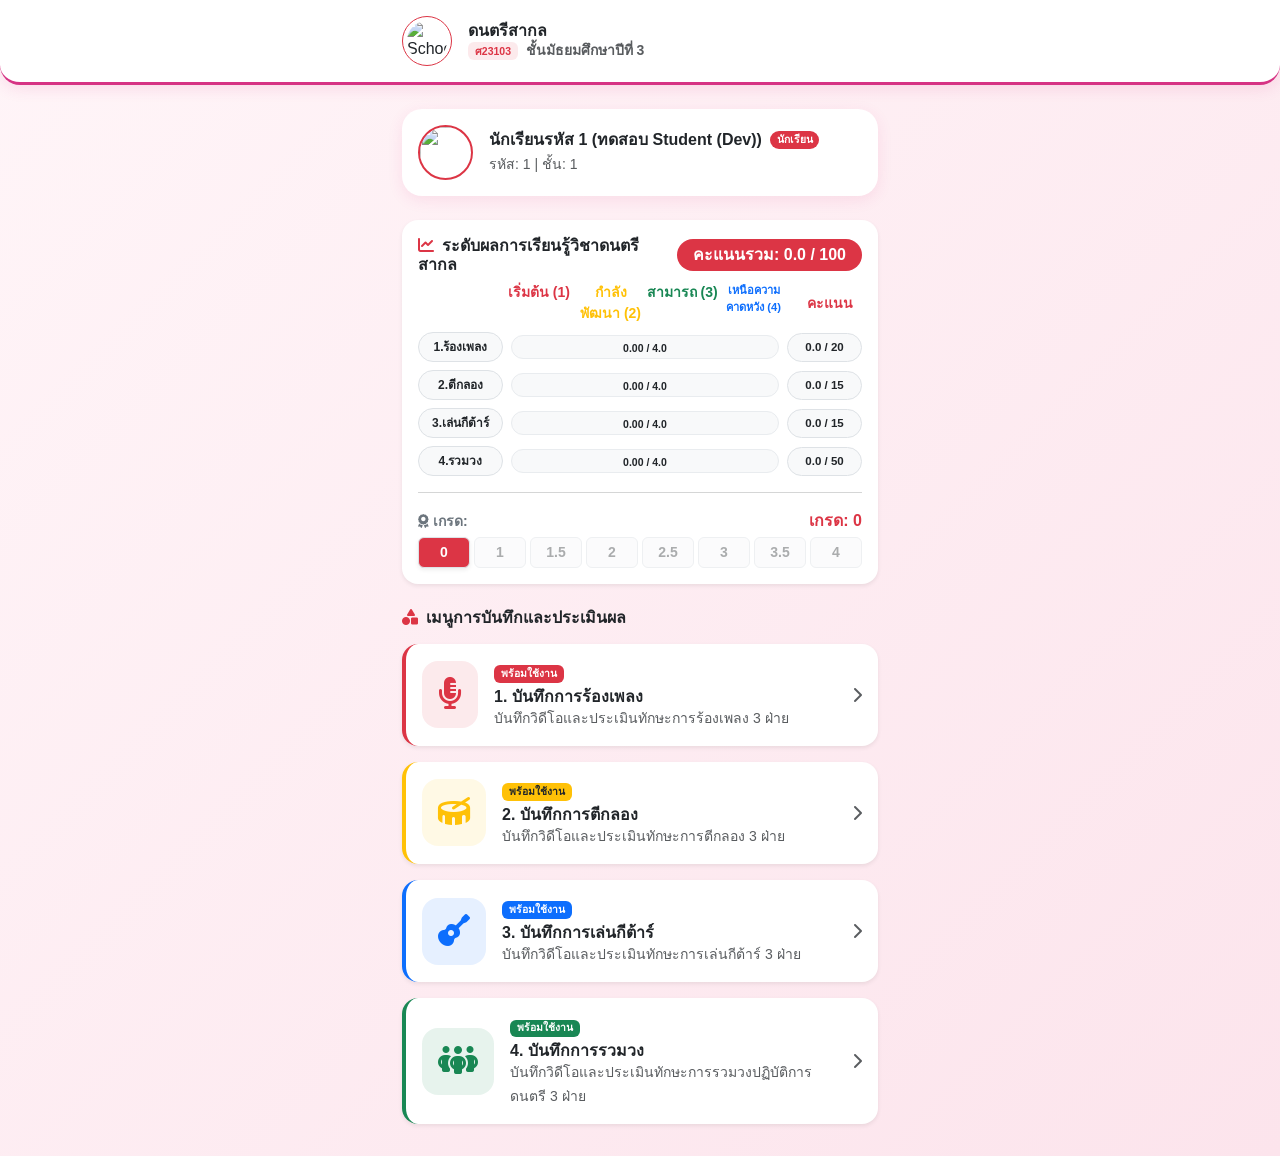
==== node/public/index.html @ d3bc65b1 "drum v1" ====
<!DOCTYPE html>
<html lang="th">
<head>
  <meta charset="UTF-8">
  <meta name="viewport" content="width=device-width, initial-scale=1.0">
  <title>ดนตรีสากล-ระดับชั้นมัธยมศึกษาปีที่ 3</title>
  <link href="https://cdn.jsdelivr.net/npm/bootstrap@5.3.0/dist/css/bootstrap.min.css" rel="stylesheet">
  <link href="https://cdnjs.cloudflare.com/ajax/libs/font-awesome/6.4.0/css/all.min.css" rel="stylesheet">
  <script src="https://static.line-scdn.net/liff/edge/2/sdk.js"></script>
  <script src="https://cdn.jsdelivr.net/npm/chart.js"></script>
  <script src="https://cdn.jsdelivr.net/npm/sweetalert2@11"></script>
  
  <style>
    :root {
      --primary-color: #d63384;
      --bg-gradient: linear-gradient(135deg, #fff5f8 0%, #fce4ec 100%);
    }
    body {
      background: var(--bg-gradient);
      font-family: 'Sarabun', -apple-system, sans-serif;
      min-height: 100vh;
      padding-bottom: 2rem;
    }
    .top-header-bar {
      background: #ffffff;
      border-radius: 0 0 20px 20px;
      box-shadow: 0 4px 15px rgba(214, 51, 132, 0.12);
      border-bottom: 3px solid var(--primary-color);
    }
    .header-logo { width: 50px; height: 50px; object-fit: contain; }
    .card-custom { border: none; border-radius: 16px; box-shadow: 0 8px 20px rgba(0,0,0,0.06); }
    .profile-header { background: white; border-radius: 20px; padding: 16px; box-shadow: 0 4px 15px rgba(214, 51, 132, 0.1); }

    .rubric-cell {
      cursor: pointer;
      transition: all 0.2s ease-in-out;
      user-select: none;
    }
    .rubric-cell:hover:not(.locked) {
      opacity: 0.85;
      transform: scale(1.02);
    }
    .rubric-cell.locked { cursor: not-allowed; }
    
    .selected-1 { background-color: #dc3545 !important; color: white !important; font-weight: bold; }
    .selected-2 { background-color: #ffc107 !important; color: #212529 !important; font-weight: bold; }
    .selected-3 { background-color: #198754 !important; color: white !important; font-weight: bold; }
    .selected-4 { background-color: #0d6efd !important; color: white !important; font-weight: bold; }

        /* 🟢 โครงสร้างเวทีและตำแหน่งภาพกลองแยกชิ้น */
    .drum-stage-container {
      width: 100%;
      max-width: 620px;
      height: 350px;
      border: 3px solid #343a40;
      user-select: none;
      touch-action: manipulation;
    }

    .drum-stage-bg {
      position: absolute;
      top: 0; left: 0; width: 100%; height: 100%;
      background: radial-gradient(circle, #2c3036 0%, #111315 100%);
      opacity: 0.9;
    }

    /* สไตล์กลองแต่ละชิ้น */
    .drum-piece-item {
      position: absolute;
      display: flex;
      flex-direction: column;
      align-items: center;
      justify-content: center;
      cursor: pointer;
      transition: transform 0.08s cubic-bezier(0.175, 0.885, 0.32, 1.275), filter 0.08s ease;
      z-index: 2;
    }

    .drum-piece-item .drum-img {
      width: 100%;
      height: auto;
      object-fit: contain;
      filter: drop-shadow(0 6px 10px rgba(0,0,0,0.6));
      pointer-events: none;
    }

    /* ป้ายชื่อและปุ่มคีย์บอร์ดบนชิ้นกลอง */
    .drum-tag {
      font-size: 0.7rem;
      font-weight: bold;
      padding: 2px 8px;
      border-radius: 12px;
      margin-top: 2px;
      box-shadow: 0 2px 5px rgba(0,0,0,0.5);
      pointer-events: none;
    }

    .drum-tag kbd {
      background: rgba(0,0,0,0.3);
      color: #fff;
      padding: 1px 4px;
      border-radius: 3px;
      font-size: 0.65rem;
    }

    /* 🟢 เอฟเฟกต์เมื่อถูกตี (Active / Hit Bounce State) */
    .drum-piece-item.hit-active {
      transform: scale(1.22) translateY(-4px) !important;
      filter: drop-shadow(0 0 20px #ffeb3b) brightness(1.3) !important;
      z-index: 10 !important;
    }

    .drum-piece-item.hit-active .drum-tag {
      background-color: #ffeb3b !important;
      color: #000000 !important;
    }

  /* 🟢 พิกัดจัดวางกลองชุดสมบูรณ์ (9 ชิ้น) */

/* 1. Kick (กระเดื่อง) - ฐานล่างตรงกลาง */
.pos-kick { 
  top: 50%; 
  left: 39%; 
  width: 28%; 
  z-index: 1; 
}

/* 2. Tom 1, Tom 2, Tom 3 */
.pos-tom1 { top: 16%; left: 35%; width: 18%; z-index: 2; }
.pos-tom2 { top: 16%; left: 53%; width: 18%; z-index: 2; }
.pos-tom3 { top: 39%; left: 63%; width: 22%; z-index: 4; } /* Floor Tom ขวาซ้อนหน้า */

/* 3. Hi-Hats (ซ้ายมือ) */
.pos-hihat      { top: 21%; left: 8%;  width: 20%; z-index: 3; } /* Open Hi-Hat สูงขึ้นหน่อย */
.pos-closehihat { top: 50%; left: 4%;  width: 20%; z-index: 4; } /* Close Hi-Hat ซ้อนล่างซ้าย */

/* 4. Cymbals (Crash แฉขวาบน / Ride แฉซ้ายบนหรือขวาสุด) */
.pos-crash  { top: -3%;  left: 19%; width: 22%; z-index: 3; } /* Crash แฉซ้ายสูง */
.pos-cymbal { top: 9%;  left: 69%; width: 22%; z-index: 3; } /* Ride แฉขวาสูง */

/* 5. Snare (ซ้ายล่าง ยื่นมาหน้าสุด) */
.pos-snare { top: 40%; left: 23%; width: 22%; z-index: 5; }
  </style>
</head>
<body>

  <!-- Top Bar -->
  <header class="top-header-bar p-3 mb-4 sticky-top">
    <div class="container d-flex align-items-center" style="max-width: 500px;">
      <img src="https://lh3.googleusercontent.com/d/1e0Nse_gOz3iQBuC7sIqV3FhC4Oll_8-M" 
           alt="School Logo" 
           class="header-logo me-3 rounded-circle border border-danger p-1">
      <div>
        <h6 class="fw-bold mb-0 text-dark" style="color: var(--primary-color);">ดนตรีสากล</h6>
        <div class="small text-muted fw-semibold">
          <span class="badge bg-danger bg-opacity-10 text-danger me-1">ศ23103</span>
          <span>ชั้นมัธยมศึกษาปีที่ 3</span>
        </div>
      </div>
    </div>
  </header>

  <!-- Loading State -->
  <div id="loading" class="text-center my-5 py-5">
    <div class="spinner-border text-danger" style="width: 3rem; height: 3rem;" role="status"></div>
    <p class="mt-3 text-secondary fw-bold" id="loadingText">กำลังตรวจสอบสิทธิเข้าใช้งาน...</p>
  </div>

  <!-- Registration View -->
  <div id="registerView" class="container" style="display: none; max-width: 480px;">
    <div class="card card-custom p-4">
      <div class="text-center mb-3">
        <img id="regUserImg" class="rounded-circle mb-2" width="70" height="70" src="">
        <h5 class="fw-bold text-dark">ลงทะเบียนเข้าใช้งานครั้งแรก</h5>
        <p class="text-muted small">กรุณาเลือกห้องเรียนและชื่อนักเรียนเพื่อผูกกับบัญชี LINE</p>
      </div>
      
      <form id="regForm" onsubmit="handleRegister(event)">
        <div class="mb-3">
          <label class="form-label small fw-bold">สถานะผู้ใช้งาน</label>
          <select id="regRole" class="form-select" required>
            <option value="Student">นักเรียน</option>
            <option value="Parent">ผู้ปกครอง</option>
          </select>
        </div>

        <div class="mb-3">
          <label class="form-label small fw-bold">ระดับชั้น/ห้อง</label>
          <select id="regClassRoom" class="form-select" required onchange="onClassroomChange()">
            <option value="">-- กำลังโหลดห้องเรียน... --</option>
          </select>
        </div>

        <div class="mb-3">
          <label class="form-label small fw-bold">ชื่อ-นามสกุล นักเรียน</label>
          <select id="regStudentSelect" class="form-select" required disabled onchange="onStudentChange()">
            <option value="">-- กรุณาเลือกห้องเรียนก่อน --</option>
          </select>
        </div>

        <div class="mb-3">
          <label class="form-label small fw-bold">รหัสนักเรียน</label>
          <input type="text" id="regStudentCode" class="form-control bg-light" readonly placeholder="รหัสจะแสดงอัตโนมัติ" required>
        </div>

        <button type="submit" id="regSubmitBtn" class="btn btn-danger w-100 py-2 fw-bold" style="background-color: var(--primary-color);">ยืนยันการลงทะเบียน</button>
      </form>
    </div>
  </div>

<!--Main TEACHER DASHBOARD-->
  <div id="teacherDashboardView" class="container mb-4" style="display: none; max-width: 700px;">
    <div class="profile-header d-flex align-items-center mb-3">
      <img id="tUserImg" src="" class="rounded-circle me-3 border border-2 border-danger" width="55" height="55">
      <div>
        <div class="d-flex align-items-center gap-2">
          <h6 class="fw-bold mb-0 text-dark" id="tUserName">ครูประจำวิชา</h6>
          <span class="badge bg-danger rounded-pill">Teacher</span>
        </div>
        <small class="text-muted d-block mt-1">จัดการผลการประเมินนักเรียน</small>
      </div>
    </div>

    <div class="card card-custom p-3 bg-white mb-3">
      <div class="d-flex justify-content-between align-items-center mb-3">
        <h6 class="fw-bold text-dark mb-0"><i class="fa-solid fa-users text-danger me-2"></i>ตารางติดตามการประเมินนักเรียน</h6>
        <div style="width: 160px;">
          <select id="tFilterClassroom" class="form-select form-select-sm fw-bold" onchange="filterTeacherTable()">
            <option value="ALL">-- ทั้งหมด --</option>
          </select>
        </div>
      </div>

      <div class="table-responsive">
        <table class="table table-hover table-bordered align-middle text-center small mb-0">
          <thead class="table-danger">
            <tr>
              <th>ID</th>
              <th>ชื่อ-นามสกุล</th>
              <th>ห้อง</th>
              <th>เลขที่</th>
              <th>ร้องเพลง</th>
              <th>เล่นกีต้าร์</th>
              <th>รวมวง</th>
              <th>จัดการ</th>
            </tr>
          </thead>
          <tbody id="tStudentTableBody">
            <tr><td colspan="8" class="py-3 text-muted">กำลังโหลดข้อมูล...</td></tr>
          </tbody>
        </table>
      </div>
    </div>
  </div>  

<!-- MAIN Student Dashboard -->
<div id="mainDashboard" class="container" style="display: none; max-width: 500px;">
  
  <!-- โปรไฟล์นักเรียน -->
  <div class="profile-header d-flex align-items-center mb-4">
    <img id="userImg" src="" class="rounded-circle me-3 border border-2 border-danger" width="55" height="55">
    <div>
      <div class="d-flex align-items-center gap-2">
        <h6 class="fw-bold mb-0 text-dark" id="userName">...</h6>
        <span id="userRoleBadge" class="badge bg-danger rounded-pill" style="font-size: 0.65rem;">...</span>
      </div>
      <small class="text-muted d-block mt-1" id="userStudentInfo">รหัส: - | ชั้น: -</small>
    </div>
  </div>

  <!-- กล่องความก้าวหน้าและเกรดสรุป -->
  <div class="card card-custom p-3 bg-white mb-4 shadow-sm">
    <div class="d-flex justify-content-between align-items-center mb-2">
      <h6 class="fw-bold text-dark m-0">
        <i class="fa-solid fa-chart-line text-danger me-2"></i>ระดับผลการเรียนรู้วิชาดนตรีสากล
      </h6>
      <span id="totalWeightedScoreBadge" class="badge bg-danger fs-6 px-3 py-2 rounded-pill">
        คะแนนรวม: 0.0 / 100
      </span>
    </div>

    <!-- แถบหัวข้อระดับการประเมิน 4 ระดับ + คอลัมน์คะแนน -->
    <div class="d-flex align-items-center gap-2 mb-2">
      <div style="width: 85px;"></div>
      <div class="flex-grow-1 row g-0 text-center small fw-bold ms-1">
        <div class="col-3 text-danger">เริ่มต้น (1)</div>
        <div class="col-3 text-warning">กำลังพัฒนา (2)</div>
        <div class="col-3 text-success">สามารถ (3)</div>
        <div class="col-3 text-primary" style="font-size: 0.7rem;">เหนือความคาดหวัง (4)</div>
      </div>
      <div class="text-center small fw-bold text-danger" style="width: 75px;">คะแนน</div>
    </div>

    <!-- แถบความก้าวหน้าทั้ง 4 รายวิชา -->
    <div class="vstack gap-2">
      <!-- 1. ร้องเพลง (เต็ม 20) -->
      <div class="d-flex align-items-center gap-2">
        <span class="badge bg-light text-dark border px-2 py-2 rounded-pill text-nowrap" style="width: 85px; font-size: 0.75rem;">1.ร้องเพลง</span>
        <div class="progress flex-grow-1 position-relative rounded-pill bg-light" style="height: 24px; border: 1px solid #e9ecef;">
          <div id="barSinging" class="progress-bar rounded-pill transition-all" style="width: 0%; transition: width 0.6s ease;"></div>
          <span id="valSinging" class="position-absolute w-100 text-center fw-bold small text-dark" style="line-height: 24px;">0.00 / 4.0</span>
        </div>
        <span id="scoreSinging" class="badge bg-light text-dark border px-2 py-2 rounded-pill text-center fw-bold" style="width: 75px; font-size: 0.72rem;">0.0 / 20</span>
      </div>

      <!-- 2. ตีกลอง (เต็ม 15) -->
      <div class="d-flex align-items-center gap-2">
        <span class="badge bg-light text-dark border px-2 py-2 rounded-pill text-nowrap" style="width: 85px; font-size: 0.75rem;">2.ตีกลอง</span>
        <div class="progress flex-grow-1 position-relative rounded-pill bg-light" style="height: 24px; border: 1px solid #e9ecef;">
          <div id="barDrum" class="progress-bar rounded-pill transition-all" style="width: 0%; transition: width 0.6s ease;"></div>
          <span id="valDrum" class="position-absolute w-100 text-center fw-bold small text-dark" style="line-height: 24px;">0.00 / 4.0</span>
        </div>
        <span id="scoreDrum" class="badge bg-light text-dark border px-2 py-2 rounded-pill text-center fw-bold" style="width: 75px; font-size: 0.72rem;">0.0 / 15</span>
      </div>

      <!-- 3. เล่นกีต้าร์ (เต็ม 15) -->
      <div class="d-flex align-items-center gap-2">
        <span class="badge bg-light text-dark border px-2 py-2 rounded-pill text-nowrap" style="width: 85px; font-size: 0.75rem;">3.เล่นกีต้าร์</span>
        <div class="progress flex-grow-1 position-relative rounded-pill bg-light" style="height: 24px; border: 1px solid #e9ecef;">
          <div id="barGuitar" class="progress-bar rounded-pill transition-all" style="width: 0%; transition: width 0.6s ease;"></div>
          <span id="valGuitar" class="position-absolute w-100 text-center fw-bold small text-dark" style="line-height: 24px;">0.00 / 4.0</span>
        </div>
        <span id="scoreGuitar" class="badge bg-light text-dark border px-2 py-2 rounded-pill text-center fw-bold" style="width: 75px; font-size: 0.72rem;">0.0 / 15</span>
      </div>

      <!-- 4. รวมวง (เต็ม 50) -->
      <div class="d-flex align-items-center gap-2">
        <span class="badge bg-light text-dark border px-2 py-2 rounded-pill text-nowrap" style="width: 85px; font-size: 0.75rem;">4.รวมวง</span>
        <div class="progress flex-grow-1 position-relative rounded-pill bg-light" style="height: 24px; border: 1px solid #e9ecef;">
          <div id="barEnsemble" class="progress-bar rounded-pill transition-all" style="width: 0%; transition: width 0.6s ease;"></div>
          <span id="valEnsemble" class="position-absolute w-100 text-center fw-bold small text-dark" style="line-height: 24px;">0.00 / 4.0</span>
        </div>
        <span id="scoreEnsemble" class="badge bg-light text-dark border px-2 py-2 rounded-pill text-center fw-bold" style="width: 75px; font-size: 0.72rem;">0.0 / 50</span>
      </div>
    </div>

    <hr class="my-3 text-muted">

    <!-- แถบสรุประดับเกรด 8 ช่อง -->
    <div>
      <div class="d-flex justify-content-between align-items-center mb-1">
        <span class="fw-bold small text-secondary"><i class="fa-solid fa-award me-1"></i>เกรด:</span>
        <span id="finalGradeText" class="fw-bold text-danger">เกรด: 0</span>
      </div>
      
      <div class="row g-1 text-center" id="gradeSegmentsContainer">
        <div class="col" data-grade="0"><div class="p-1 rounded border small fw-bold bg-light text-muted">0</div></div>
        <div class="col" data-grade="1"><div class="p-1 rounded border small fw-bold bg-light text-muted">1</div></div>
        <div class="col" data-grade="1.5"><div class="p-1 rounded border small fw-bold bg-light text-muted">1.5</div></div>
        <div class="col" data-grade="2"><div class="p-1 rounded border small fw-bold bg-light text-muted">2</div></div>
        <div class="col" data-grade="2.5"><div class="p-1 rounded border small fw-bold bg-light text-muted">2.5</div></div>
        <div class="col" data-grade="3"><div class="p-1 rounded border small fw-bold bg-light text-muted">3</div></div>
        <div class="col" data-grade="3.5"><div class="p-1 rounded border small fw-bold bg-light text-muted">3.5</div></div>
        <div class="col" data-grade="4"><div class="p-1 rounded border small fw-bold bg-light text-muted">4</div></div>
      </div>
    </div>
  </div> <!-- ปิดกล่องเกรดสรุป card-custom -->

    <!-- Main Menu -->
<!-- 🟢 เมนูหลักระบบสำหรับนักเรียน (4 รายวิชา) -->
  <h6 class="fw-bold text-dark mb-3"><i class="fa-solid fa-shapes text-danger me-2"></i>เมนูการบันทึกและประเมินผล</h6>
  <div class="row g-3">
    <!-- 1. บันทึกการร้องเพลง -->
    <div class="col-12">
      <div class="card card-custom p-3 bg-white border-start border-4 border-danger shadow-sm" onclick="openModule('ร้องเพลง', '')" style="cursor:pointer;">
        <div class="d-flex align-items-center">
          <div class="p-3 bg-danger bg-opacity-10 text-danger rounded-4 me-3">
            <i class="fa-solid fa-microphone-lines fa-2x"></i>
          </div>
          <div class="flex-grow-1">
            <span class="badge bg-danger mb-1" style="font-size: 0.65rem;">พร้อมใช้งาน</span>
            <h6 class="fw-bold text-dark mb-0">1. บันทึกการร้องเพลง</h6>
            <small class="text-muted">บันทึกวิดีโอและประเมินทักษะการร้องเพลง 3 ฝ่าย</small>
          </div>
          <i class="fa-solid fa-chevron-right text-muted ms-2"></i>
        </div>
      </div>
    </div>
    

    <!-- 2. บันทึกการตีกลอง -->
    <div class="col-12">
      <div class="card card-custom p-3 bg-white border-start border-4 border-warning shadow-sm" onclick="openModule('ตีกลอง', 'drum')" style="cursor:pointer;">
        <div class="d-flex align-items-center">
          <div class="p-3 bg-warning bg-opacity-10 text-warning rounded-4 me-3">
            <i class="fa-solid fa-drum fa-2x"></i>
          </div>
          <div class="flex-grow-1">
            <span class="badge bg-warning text-dark mb-1" style="font-size: 0.65rem;">พร้อมใช้งาน</span>
            <h6 class="fw-bold text-dark mb-0">2. บันทึกการตีกลอง</h6>
            <small class="text-muted">บันทึกวิดีโอและประเมินทักษะการตีกลอง 3 ฝ่าย</small>
          </div>
          <i class="fa-solid fa-chevron-right text-muted ms-2"></i>
        </div>
      </div>
    </div>

    <!-- 3. บันทึกการเล่นกีต้าร์ -->
    <div class="col-12">
      <div class="card card-custom p-3 bg-white border-start border-4 border-primary shadow-sm" onclick="openModule('เล่นกีต้าร์', 'guitar')" style="cursor:pointer;">
        <div class="d-flex align-items-center">
          <div class="p-3 bg-primary bg-opacity-10 text-primary rounded-4 me-3">
            <i class="fa-solid fa-guitar fa-2x"></i>
          </div>
          <div class="flex-grow-1">
            <span class="badge bg-primary mb-1" style="font-size: 0.65rem;">พร้อมใช้งาน</span>
            <h6 class="fw-bold text-dark mb-0">3. บันทึกการเล่นกีต้าร์</h6>
            <small class="text-muted">บันทึกวิดีโอและประเมินทักษะการเล่นกีต้าร์ 3 ฝ่าย</small>
          </div>
          <i class="fa-solid fa-chevron-right text-muted ms-2"></i>
        </div>
      </div>
    </div>

    <!-- 4. บันทึกการรวมวง -->
    <div class="col-12">
      <div class="card card-custom p-3 bg-white border-start border-4 border-success shadow-sm" onclick="openModule('รวมวง', 'ensemble')" style="cursor:pointer;">
        <div class="d-flex align-items-center">
          <div class="p-3 bg-success bg-opacity-10 text-success rounded-4 me-3">
            <i class="fa-solid fa-people-group fa-2x"></i>
          </div>
          <div class="flex-grow-1">
            <span class="badge bg-success mb-1" style="font-size: 0.65rem;">พร้อมใช้งาน</span>
            <h6 class="fw-bold text-dark mb-0">4. บันทึกการรวมวง</h6>
            <small class="text-muted">บันทึกวิดีโอและประเมินทักษะการรวมวงปฏิบัติการดนตรี 3 ฝ่าย</small>
          </div>
          <i class="fa-solid fa-chevron-right text-muted ms-2"></i>
        </div>
      </div>
    </div>

  </div> <!-- ปิด row g-3 -->

</div> <!-- 🟢 ปิด mainDashboard ที่ถูกต้องตรงนี้ -->

  <!-- 🟢 SINGING MODULE VIEW (ระบบอัดคลิป และประเมิน 360 องศา) -->
  <div id="singingView" class="container" style="display: none; max-width: 650px;">
    <div class="d-flex align-items-center justify-content-between bg-white p-3 rounded-4 shadow-sm mb-3">
      <div class="d-flex align-items-center">
        <button class="btn btn-outline-danger btn-sm rounded-circle me-3" onclick="closeModule('')" class="btn btn-outline-danger">ย้อนกลับ</button>
        <div>
          <h6 class="fw-bold mb-0 text-dark" id="singingStudentName"><i class="fa-solid fa-microphone-lines text-danger me-2"></i>บันทึกการร้องเพลง</h6>
          <small class="text-muted" id="singingModuleHeaderSub">ประเมินการร้องเพลง</small>
        </div>
      </div>
      <span class="badge bg-danger px-3 py-2" id="singingRoleBadge">นักเรียน</span>
    </div>

    <!-- แจ้งเตือนสถานะการประเมิน -->
    <div id="evalStatusAlert" class="alert alert-warning rounded-4 shadow-sm mb-3 d-flex align-items-center gap-2">
      <i class="fa-solid fa-triangle-exclamation fs-4"></i>
      <div>
        <strong id="evalAlertTitle">ยังไม่ได้ประเมิน</strong>
        <div class="small" id="evalAlertDesc">กรุณากดดูคลิปล่าสุดและกดประเมินให้คะแนนในตารางด้านล่าง</div>
      </div>
    </div>

    <!-- ส่วนอัดวิดีโอ -->
    <div id="videoRecordSection" class="card card-custom p-3 bg-white text-center mb-3">
      <h6 class="fw-bold text-dark mb-2"><i class="fa-solid fa-video me-1 text-danger"></i>อัดวิดีโอการร้องเพลง</h6>
      <p class="text-muted small mb-3">ความละเอียดประหยัดพื้นที่ (Max 720p) บันทึกตรงลง Google Drive</p>

      <div class="position-relative bg-dark rounded-4 overflow-hidden mx-auto mb-3" style="max-width: 100%; height: 260px;">
        <video id="webcamPreview" autoplay playsinline muted class="w-100 h-100" style="object-fit: cover;"></video>
        <div id="recordingStatus" class="position-absolute top-0 start-0 m-2 badge bg-danger d-none">
          <i class="fa-solid fa-circle me-1"></i>กำลังบันทึกวิดีโอ...
        </div>
      </div>

      <div class="d-flex justify-content-center gap-2 w-100">
        <button id="btnStartCam" onclick="startCamera()" class="btn btn-danger fw-bold py-2 px-4 w-100">
          <i class="fa-solid fa-camera me-1"></i>เปิดกล้องสด
        </button>
        <button id="btnRecord" onclick="toggleRecording()" class="btn btn-outline-danger fw-bold py-2 px-4 w-100 d-none">
          <i class="fa-solid fa-circle me-1"></i>กดเพื่อบันทึกวิดีโอ
        </button>
      </div>
    </div>

    <!-- ส่วนแสดงวิดีโอ -->
    <div id="latestVideoCard" class="card card-custom p-3 bg-white mb-3 text-center">
      <h6 class="fw-bold text-dark mb-2">
        <i class="fa-solid fa-circle-play text-danger me-2"></i>วิดีโอการร้องเพลงประกอบการประเมิน
      </h6>

      <div id="videoContainer" class="ratio ratio-16x9 rounded-4 overflow-hidden border border-1 border-danger border-opacity-25 shadow-sm d-none">
        <iframe id="videoPlayerFrame" src="" allow="autoplay" allowfullscreen style="border: 0;"></iframe>
      </div>

      <div id="noVideoAlert" class="p-3 bg-light rounded-4 text-muted small d-none">
        <i class="fa-solid fa-video-slash me-1 text-secondary"></i>ไม่พบวิดีโอการร้องเพลงในระบบ (นักเรียนยังไม่ได้อัปโหลดคลิป)
      </div>
    </div>

    <!-- ตาราง Rubric Interactive -->
    <div class="card card-custom border-0 p-3 bg-white mb-3">
      <div class="d-flex justify-content-between align-items-center mb-2">
        <h6 class="fw-bold text-dark mb-0" style="font-size: 0.85rem;">
          <i class="fa-solid fa-list-check text-danger me-1"></i>เกณฑ์การประเมินการร้องเพลง (Rubric)
        </h6>
        <small class="text-muted">* กดเลือกช่องประเมินในแต่ละแถว</small>
      </div>

      <div class="table-responsive">
        <table class="table table-bordered table-sm text-center align-middle mb-0" style="font-size: 0.75rem;">
          <thead class="table-danger">
            <tr>
              <th style="width: 25%;">ประเด็นการประเมิน</th>
              <th style="width: 18.75%;">เริ่มต้น (1)</th>
              <th style="width: 18.75%;">กำลังพัฒนา (2)</th>
              <th style="width: 18.75%;">สามารถ (3)</th>
              <th style="width: 18.75%;">เหนือความคาดหวัง (4)</th>
            </tr>
          </thead>
          <tbody>
            <tr>
              <td class="fw-bold text-start bg-light">1. จังหวะ</td>
              <td class="rubric-cell" data-row="rhythm" data-level="1" onclick="selectRubric(this, 'rhythm', 1)">ร้องไม่ตรงจังหวะ</td>
              <td class="rubric-cell" data-row="rhythm" data-level="2" onclick="selectRubric(this, 'rhythm', 2)">ร้องตรงจังหวะ แต่ผิด 3-8 จุด</td>
              <td class="rubric-cell" data-row="rhythm" data-level="3" onclick="selectRubric(this, 'rhythm', 3)">ร้องตรงจังหวะ แต่มีผิดบ้าง ไม่เกิน 2 จุด</td>
              <td class="rubric-cell" data-row="rhythm" data-level="4" onclick="selectRubric(this, 'rhythm', 4)">ร้องตรงจังหวะ ไม่ผิดเลย</td>
            </tr>
            <tr>
              <td class="fw-bold text-start bg-light">2. ทำนอง</td>
              <td class="rubric-cell" data-row="melody" data-level="1" onclick="selectRubric(this, 'melody', 1)">ร้องไม่ตรงกับทำนอง</td>
              <td class="rubric-cell" data-row="melody" data-level="2" onclick="selectRubric(this, 'melody', 2)">ร้องตรงทำนอง แต่ผิด 3-8 จุด</td>
              <td class="rubric-cell" data-row="melody" data-level="3" onclick="selectRubric(this, 'melody', 3)">ร้องตรงทำนอง แต่มีผิดบ้าง ไม่เกิน 2 จุด</td>
              <td class="rubric-cell" data-row="melody" data-level="4" onclick="selectRubric(this, 'melody', 4)">ร้องตรงทำนอง ไม่ผิดเลย</td>
            </tr>
            <tr>
              <td class="fw-bold text-start bg-light">3. การถ่ายทอดและการแสดงออก</td>
              <td class="rubric-cell" data-row="expression" data-level="1" onclick="selectRubric(this, 'expression', 1)">ถ่ายทอดไม่ดี แสดงออกไม่ดี ไม่มั่นใจในตัวเอง</td>
              <td class="rubric-cell" data-row="expression" data-level="2" onclick="selectRubric(this, 'expression', 2)">ถ่ายทอดไม่ดี แสดงออกดี ประหม่าเล็กน้อย</td>
              <td class="rubric-cell" data-row="expression" data-level="3" onclick="selectRubric(this, 'expression', 3)">ถ่ายทอดได้ดี แต่แสดงออกไม่ได้ดี ไม่เข้ากับเพลง</td>
              <td class="rubric-cell" data-row="expression" data-level="4" onclick="selectRubric(this, 'expression', 4)">ถ่ายทอดได้ดี แสดงออกได้ดี เหมาะสมกับเพลง</td>
            </tr>
          </tbody>
        </table>
      </div>

      <div class="mt-3" id="saveEvalBtnContainer">
        <button id="btnSubmitEval" onclick="confirmSubmitEvaluation()" class="btn btn-danger w-100 py-2 fw-bold" style="background-color: var(--primary-color);">
          <i class="fa-solid fa-floppy-disk me-1"></i>บันทึกและยืนยันการประเมิน
        </button>
      </div>
    </div>

    <!-- Radar Chart 3 ฝ่าย ( stacked 3 คอลัมน์เต็ม) -->
    <div id="radarSection" class="card card-custom p-3 bg-white mb-4 d-none">
      <h6 class="fw-bold text-dark mb-3">
        <i class="fa-solid fa-chart-pie text-danger me-2"></i>ผลการประเมิน 3 ฝ่าย (360 Degree Feedback)
      </h6>

      <div class="row g-4">
        <div class="col-12">
          <div class="border rounded-4 p-3 text-center bg-light shadow-sm">
            <h6 class="fw-bold text-danger mb-3"><i class="fa-solid fa-user-tie me-2"></i>1. ประเมินโดยครู</h6>
            <div style="position: relative; height: 280px; width: 100%;">
              <canvas id="radarChartTeacher"></canvas>
            </div>
          </div>
        </div>

        <div class="col-12">
          <div class="border rounded-4 p-3 text-center bg-light shadow-sm">
            <h6 class="fw-bold text-primary mb-3"><i class="fa-solid fa-user-graduate me-2"></i>2. ประเมินตนเอง (นักเรียน)</h6>
            <div style="position: relative; height: 280px; width: 100%;">
              <canvas id="radarChartStudent"></canvas>
            </div>
          </div>
        </div>

        <div class="col-12">
          <div class="border rounded-4 p-3 text-center bg-light shadow-sm">
            <h6 class="fw-bold text-success mb-3"><i class="fa-solid fa-users me-2"></i>3. ประเมินโดยผู้ปกครอง</h6>
            <div style="position: relative; height: 280px; width: 100%;">
              <canvas id="radarChartParent"></canvas>
            </div>
          </div>
        </div>
      </div>
    </div>
  </div>
</div>

<!-- 🟢 DRUM MODULE VIEW (รวมหน้าบันทึกและประเมินการตีกลองไว้ใน Container เดียวกัน) -->
<div id="drumView" class="container" style="display: none; max-width: 650px;">
  
  <!-- 1. แถบหัวข้อและปุ่มย้อนกลับ -->
  <div class="d-flex align-items-center justify-content-between bg-white p-3 rounded-4 shadow-sm mb-3">
    <div class="d-flex align-items-center">
      <button class="btn btn-outline-warning btn-sm rounded-circle me-3" onclick="closeModule('')" class="btn btn-outline-danger">ย้อนกลับ</button>
      <div>
        <h6 class="fw-bold mb-0 text-dark" id="drumStudentName"><i class="fa-solid fa-drum text-warning me-2"></i>บันทึกการตีกลอง</h6>
        <small class="text-muted">ระบบประเมินผลการเรียนรู้ 3 ฝ่าย (ตีกลอง)</small>
      </div>
    </div>
    <span class="badge bg-warning text-dark px-3 py-2">นักเรียน</span>
  </div>

  <!-- 2. แจ้งเตือนสถานะการประเมิน -->
  <div id="drumEvalStatusAlert" class="alert alert-warning rounded-4 shadow-sm mb-3 d-flex align-items-center gap-2">
    <i class="fa-solid fa-triangle-exclamation fs-4"></i>
    <div>
      <strong id="drumEvalAlertTitle">ยังไม่ได้ประเมิน</strong>
      <div class="small" id="drumEvalAlertDesc">กรุณาบันทึกวิดีโอและทำการประเมินในตารางด้านล่าง</div>
    </div>
  </div>

  <!-- 🟢 3. ส่วนแสดงผลและอัดวิดีโอกลองแบบ Canvas Composite (ย้ายเข้ามาอยู่ด้านใน drumView แล้ว) -->
  <div id="drumInteractiveSection" class="card card-custom p-3 bg-white mb-3 text-center shadow-sm">
    <h6 class="fw-bold text-dark mb-2">
      <i class="fa-solid fa-drum text-warning me-2"></i>ระบบบันทึกภาพกล้อง + แป้นกลองจำลอง
    </h6>
    <p class="text-muted small mb-2">แตะแป้นกลองบนหน้าจอ หรือกดคีย์บอร์ด <kbd>A</kbd> <kbd>S</kbd> <kbd>D</kbd> <kbd>F</kbd> <kbd>J</kbd> <kbd>K</kbd></p>

    <!-- Canvas แสดงผลภาพกล้องซ้อนแป้นกลองสด -->
    <div class="position-relative bg-dark rounded-4 overflow-hidden mx-auto mb-3 shadow-sm" style="max-width: 100%; height: 320px;">
      <canvas id="drumCompositeCanvas" width="640" height="360" class="w-100 h-100" style="object-fit: contain;"></canvas>
      <div id="drumRecordingStatus" class="position-absolute top-0 start-0 m-2 badge bg-danger d-none">
        <i class="fa-solid fa-circle me-1 fa-beat"></i>กำลังบันทึกภาพและเสียง...
      </div>
    </div>

    <!-- แท็ก Video ซ่อนสำหรับดึง Stream กล้อง -->
    <video id="drumRawWebcam" autoplay playsinline muted class="d-none"></video>

    <!-- 🛠️ เครื่องมือช่วยปรับตำแหน่งชิ้นส่วนกลอง (Visual Editor) -->
<div class="card p-2 bg-dark text-white mb-2 shadow-sm">
  <div class="d-flex justify-content-between align-items-center mb-2">
    <small class="fw-bold text-warning"><i class="fa-solid fa-arrows-up-down-left-right me-1"></i>โหมดลากวางปรับตำแหน่งกลอง (Drag & Drop Editor)</small>
    <button onclick="exportDrumCSS()" class="btn btn-sm btn-success fw-bold"><i class="fa-solid fa-copy me-1"></i>คัดลอกโค้ด CSS สรุป</button>
  </div>
  <p class="text-muted small mb-0" style="font-size: 0.72rem;">* ใช้เมาส์ลากชิ้นส่วนกลองไปวางในตำแหน่งที่ต้องการ แล้วกดปุ่ม "คัดลอกโค้ด CSS สรุป" นำค่าไปวางในสไตล์ได้เลย</p>
</div>

<!-- 🟢 เวทีจัดวางชิ้นส่วนกลองแบบแยกชิ้นอิสระ (Modular Drum Stage) -->
<div id="drumKitStage" class="drum-stage-container mx-auto mb-3 shadow-lg rounded-4 position-relative overflow-hidden bg-dark">
  
  <div class="drum-stage-bg"></div>

  <!-- 1. Open Hi-Hat (เปิดไฮแฮท - คีย์ A) -->
  <div id="piece-hihat" class="drum-piece-item pos-hihat" onclick="triggerDrum('hihat')">
    <img src="images/open-hi-hat.png" alt="Open Hi-Hat" class="drum-img">
    <div class="drum-tag bg-warning text-dark">Open HH <kbd>A</kbd></div>
  </div>

  <!-- 2. Close Hi-Hat (ปิดไฮแฮท - คีย์ Z) 🟢 เพิ่มใหม่ -->
  <div id="piece-closehihat" class="drum-piece-item pos-closehihat" onclick="triggerDrum('closehihat')">
    <img src="images/close-hi-hat.png" alt="Close Hi-Hat" class="drum-img">
    <div class="drum-tag bg-warning text-dark">Close HH <kbd>Z</kbd></div>
  </div>

  <!-- 3. Tom 1 (ทอม 1 - คีย์ F) -->
  <div id="piece-tom1" class="drum-piece-item pos-tom1" onclick="triggerDrum('tom1')">
    <img src="images/tom1.png" alt="Tom 1" class="drum-img">
    <div class="drum-tag bg-primary text-white">Tom 1 <kbd>F</kbd></div>
  </div>

  <!-- 4. Tom 2 (ทอม 2 - คีย์ J) -->
  <div id="piece-tom2" class="drum-piece-item pos-tom2" onclick="triggerDrum('tom2')">
    <img src="images/tom2.png" alt="Tom 2" class="drum-img">
    <div class="drum-tag bg-primary text-white">Tom 2 <kbd>J</kbd></div>
  </div>

  <!-- 5. Tom 3 / Floor Tom (ทอมใหญ่ - คีย์ L) 🟢 เพิ่มใหม่ -->
  <div id="piece-tom3" class="drum-piece-item pos-tom3" onclick="triggerDrum('tom3')">
    <img src="images/tom3.png" alt="Tom 3" class="drum-img">
    <div class="drum-tag bg-primary text-white">Tom 3 <kbd>L</kbd></div>
  </div>

  <!-- 6. Crash Cymbal (แฉฉาบแครช - คีย์ I) 🟢 เพิ่มใหม่ -->
  <div id="piece-crash" class="drum-piece-item pos-crash" onclick="triggerDrum('crash')">
    <img src="images/crash.png" alt="Crash" class="drum-img">
    <div class="drum-tag bg-info text-dark">Crash <kbd>I</kbd></div>
  </div>

  <!-- 7. Ride Cymbal (แฉฉาบไรด์ - คีย์ K) -->
  <div id="piece-cymbal" class="drum-piece-item pos-cymbal" onclick="triggerDrum('cymbal')">
    <img src="images/ride.png" alt="Ride" class="drum-img">
    <div class="drum-tag bg-info text-dark">Ride <kbd>K</kbd></div>
  </div>

  <!-- 8. Snare (สแนร์ - คีย์ S) -->
  <div id="piece-snare" class="drum-piece-item pos-snare" onclick="triggerDrum('snare')">
    <img src="images/snare.png" alt="Snare" class="drum-img">
    <div class="drum-tag bg-danger text-white">Snare <kbd>S</kbd></div>
  </div>

  <!-- 9. Kick / Bass Drum (กระเดื่อง - คีย์ D) -->
  <div id="piece-kick" class="drum-piece-item pos-kick" onclick="triggerDrum('kick')">
    <img src="images/kick.png" alt="Kick" class="drum-img">
    <div class="drum-tag bg-dark text-white border border-light">Kick <kbd>D</kbd></div>
  </div>

</div>
    <!-- ปุ่มเปิดกล้องและเริ่มอัด -->
    <div class="d-flex justify-content-center gap-2 w-100">
      <button id="btnDrumStartCam" onclick="startDrumCompositeCamera()" class="btn btn-warning text-dark fw-bold py-2 px-4 w-100">
        <i class="fa-solid fa-camera me-1"></i>เปิดกล้องสดและระบบกลอง
      </button>
      <button id="btnDrumRecord" onclick="toggleDrumCompositeRecording()" class="btn btn-outline-danger fw-bold py-2 px-4 w-100 d-none">
        <i class="fa-solid fa-circle me-1"></i>เริ่มบันทึกการตีกลอง
      </button>
    </div>
  </div>

  <!-- 4. การ์ดแสดงวิดีโอที่เคยอัปโหลดไว้ -->
  <div id="drumLatestVideoCard" class="card card-custom p-3 bg-white mb-3 text-center">
    <h6 class="fw-bold text-dark mb-2"><i class="fa-solid fa-circle-play text-warning me-2"></i>วิดีโอการตีกลองประกอบการประเมิน</h6>
    <div id="drumVideoContainer" class="ratio ratio-16x9 rounded-4 overflow-hidden border border-1 border-warning border-opacity-25 shadow-sm d-none">
      <iframe id="drumVideoPlayerFrame" src="" allow="autoplay" allowfullscreen style="border: 0;"></iframe>
    </div>
    <div id="drumNoVideoAlert" class="p-3 bg-light rounded-4 text-muted small">
      <i class="fa-solid fa-video-slash me-1 text-secondary"></i>ไม่พบวิดีโอการตีกลองในระบบ
    </div>
  </div>

  <!-- 🟢 ตาราง Rubric Interactive วิชาตีกลอง -->
  <div class="card card-custom border-0 p-3 bg-white mb-3">
    <div class="d-flex justify-content-between align-items-center mb-2">
      <h6 class="fw-bold text-dark mb-0" style="font-size: 0.85rem;">
        <i class="fa-solid fa-list-check text-warning me-1"></i>เกณฑ์การประเมินการตีกลอง (Rubric)
      </h6>
      <small class="text-muted">กดเลือกช่องประเมินในแต่ละแถว</small>
    </div>

    <div class="table-responsive">
      <table class="table table-bordered table-sm text-center align-middle mb-0" style="font-size: 0.75rem;">
        <thead class="table-warning">
          <tr>
            <th style="width: 25%;">ประเด็นการประเมิน</th>
            <th style="width: 18.75%;">เริ่มต้น (1)</th>
            <th style="width: 18.75%;">กำลังพัฒนา (2)</th>
            <th style="width: 18.75%;">สามารถ (3)</th>
            <th style="width: 18.75%;">เหนือความคาดหวัง (4)</th>
          </tr>
        </thead>
        <tbody>
          <tr>
            <td class="fw-bold text-start bg-light">1. จังหวะและความสม่ำเสมอ</td>
            <td class="rubric-cell drum-rubric" data-drow="rhythm" data-dlevel="1" onclick="selectDrumRubric(this, 'rhythm', 1)">ตีไม่ตรงจังหวะ จังหวะรวนตลอดเพลง</td>
            <td class="rubric-cell drum-rubric" data-drow="rhythm" data-dlevel="2" onclick="selectDrumRubric(this, 'rhythm', 2)">ตีตรงจังหวะ แต่มีคร่อม/ตกจังหวะ 3-8 จุด</td>
            <td class="rubric-cell drum-rubric" data-drow="rhythm" data-dlevel="3" onclick="selectDrumRubric(this, 'rhythm', 3)">ตีตรงจังหวะสม่ำเสมอ มีหลุดไม่เกิน 2 จุด</td>
            <td class="rubric-cell drum-rubric" data-drow="rhythm" data-dlevel="4" onclick="selectDrumRubric(this, 'rhythm', 4)">ตีตรงจังหวะ สม่ำเสมอตลอดทั้งเพลง</td>
          </tr>
          <tr>
            <td class="fw-bold text-start bg-light">2. เทคนิคและน้ำหนักการตี</td>
            <td class="rubric-cell drum-rubric" data-drow="melody" data-dlevel="1" onclick="selectDrumRubric(this, 'melody', 1)">น้ำหนักการตีไม่เหมาะสม จับไม้ผิดวิธี</td>
            <td class="rubric-cell drum-rubric" data-drow="melody" data-dlevel="2" onclick="selectDrumRubric(this, 'melody', 2)">ควบคุมน้ำหนักได้บ้าง มีผิดพลาด 3-8 จุด</td>
            <td class="rubric-cell drum-rubric" data-drow="melody" data-dlevel="3" onclick="selectDrumRubric(this, 'melody', 3)">น้ำหนักและท่าทางถูกต้อง มีผิดบ้างไม่เกิน 2 จุด</td>
            <td class="rubric-cell drum-rubric" data-drow="melody" data-dlevel="4" onclick="selectDrumRubric(this, 'melody', 4)">น้ำหนักการตีและท่าทางถูกต้อง สมบูรณ์แบบ</td>
          </tr>
          <tr>
            <td class="fw-bold text-start bg-light">3. รูปแบบจังหวะและการส่ง (Fill-in)</td>
            <td class="rubric-cell drum-rubric" data-drow="expression" data-dlevel="1" onclick="selectDrumRubric(this, 'expression', 1)">ส่งจังหวะไม่ได้ หรือตีผิดรูปแบบเพลง</td>
            <td class="rubric-cell drum-rubric" data-drow="expression" data-dlevel="2" onclick="selectDrumRubric(this, 'expression', 2)">ส่งจังหวะได้ แต่สะดุดล้มจังหวะบ่อยครั้ง</td>
            <td class="rubric-cell drum-rubric" data-drow="expression" data-dlevel="3" onclick="selectDrumRubric(this, 'expression', 3)">ส่งจังหวะได้ดี ลื่นไหล มีสะดุดบ้างเล็กน้อย</td>
            <td class="rubric-cell drum-rubric" data-drow="expression" data-dlevel="4" onclick="selectDrumRubric(this, 'expression', 4)">ตี Pattern ตรงสไตล์เพลง และส่งจังหวะได้อย่างแม่นยำ</td>
          </tr>
        </tbody>
      </table>
    </div>

    <div class="mt-3" id="drumSaveEvalBtnContainer">
      <button id="btnSubmitDrumEval" onclick="confirmSubmitDrumEvaluation()" class="btn btn-warning text-dark w-100 py-2 fw-bold">
        <i class="fa-solid fa-floppy-disk me-1"></i>บันทึกและยืนยันการประเมิน (วิชาตีกลอง)
      </button>
    </div>
  </div>

  <!-- 🟢 Radar Chart 3 ฝ่าย ( stacked 3 คอลัมน์เต็ม) สำหรับวิชาตีกลอง -->
  <div id="drumRadarSection" class="card card-custom p-3 bg-white mb-4 d-none">
    <h6 class="fw-bold text-dark mb-3">
      <i class="fa-solid fa-chart-pie text-warning me-2"></i>ผลการประเมิน 3 ฝ่าย (360 Degree Feedback - ตีกลอง)
    </h6>

    <div class="row g-4">
      <div class="col-12">
        <div class="border rounded-4 p-3 text-center bg-light shadow-sm">
          <h6 class="fw-bold text-danger mb-3"><i class="fa-solid fa-user-tie me-2"></i>1. ประเมินโดยครู</h6>
          <div style="position: relative; height: 280px; width: 100%;">
            <canvas id="drumRadarChartTeacher"></canvas>
          </div>
        </div>
      </div>

      <div class="col-12">
        <div class="border rounded-4 p-3 text-center bg-light shadow-sm">
          <h6 class="fw-bold text-primary mb-3"><i class="fa-solid fa-user-graduate me-2"></i>2. ประเมินตนเอง (นักเรียน)</h6>
          <div style="position: relative; height: 280px; width: 100%;">
            <canvas id="drumRadarChartStudent"></canvas>
          </div>
        </div>
      </div>

      <div class="col-12">
        <div class="border rounded-4 p-3 text-center bg-light shadow-sm">
          <h6 class="fw-bold text-success mb-3"><i class="fa-solid fa-users me-2"></i>3. ประเมินโดยผู้ปกครอง</h6>
          <div style="position: relative; height: 280px; width: 100%;">
            <canvas id="drumRadarChartParent"></canvas>
          </div>
        </div>
      </div>
    </div>
  </div>

</div> <!-- 👈 แท็กปิด drumView อยู่นี่ครับ -->


<!-- 🟢 3. GUITAR MODULE VIEW (บันทึกและประเมินการเล่นกีต้าร์) -->
<div id="guitarView" class="container" style="display: none; max-width: 650px;">
  <div class="d-flex align-items-center justify-content-between bg-white p-3 rounded-4 shadow-sm mb-3">
    <div class="d-flex align-items-center">
      <button class="btn btn-outline-primary btn-sm rounded-circle me-3" onclick="closeModule('')" class="btn btn-outline-danger">ย้อนกลับ</button>
      <div>
        <h6 class="fw-bold mb-0 text-dark" id="guitarStudentName"><i class="fa-solid fa-guitar text-primary me-2"></i>บันทึกการเล่นกีต้าร์</h6>
        <small class="text-muted">ระบบประเมินผลการเรียนรู้ 3 ฝ่าย (กีต้าร์)</small>
      </div>
    </div>
    <span class="badge bg-primary px-3 py-2">นักเรียน</span>
  </div>

  <div id="guitarEvalStatusAlert" class="alert alert-warning rounded-4 shadow-sm mb-3 d-flex align-items-center gap-2">
    <i class="fa-solid fa-triangle-exclamation fs-4"></i>
    <div>
      <strong id="guitarEvalAlertTitle">ยังไม่ได้ประเมิน</strong>
      <div class="small" id="guitarEvalAlertDesc">กรุณาบันทึกวิดีโอและทำการประเมินในตารางด้านล่าง</div>
    </div>
  </div>

  <div id="guitarVideoRecordSection" class="card card-custom p-3 bg-white text-center mb-3">
    <h6 class="fw-bold text-dark mb-2"><i class="fa-solid fa-video me-1 text-primary"></i>อัดวิดีโอการเล่นกีต้าร์</h6>
    <p class="text-muted small mb-3">บันทึกการปฏิบัติทักษะกีต้าร์ลง Google Drive</p>
    <div class="position-relative bg-dark rounded-4 overflow-hidden mx-auto mb-3" style="max-width: 100%; height: 260px;">
      <video id="guitarWebcamPreview" autoplay playsinline muted class="w-100 h-100" style="object-fit: cover;"></video>
    </div>
    <button id="btnGuitarStartCam" onclick="startCameraForModule('guitar')" class="btn btn-primary fw-bold py-2 px-4 w-100">
      <i class="fa-solid fa-camera me-1"></i>เปิดกล้องสด
    </button>
  </div>

  <div id="guitarLatestVideoCard" class="card card-custom p-3 bg-white mb-3 text-center">
    <h6 class="fw-bold text-dark mb-2"><i class="fa-solid fa-circle-play text-primary me-2"></i>วิดีโอการเล่นกีต้าร์ประกอบการประเมิน</h6>
    <div id="guitarVideoContainer" class="ratio ratio-16x9 rounded-4 overflow-hidden border border-1 border-primary border-opacity-25 shadow-sm d-none">
      <iframe id="guitarVideoPlayerFrame" src="" allow="autoplay" allowfullscreen style="border: 0;"></iframe>
    </div>
    <div id="guitarNoVideoAlert" class="p-3 bg-light rounded-4 text-muted small">
      <i class="fa-solid fa-video-slash me-1 text-secondary"></i>ไม่พบวิดีโอการเล่นกีต้าร์ในระบบ
    </div>
  </div>
</div>

<!-- 🟢 4. ENSEMBLE MODULE VIEW (บันทึกและประเมินการรวมวง) -->
<div id="ensembleView" class="container" style="display: none; max-width: 650px;">
  <div class="d-flex align-items-center justify-content-between bg-white p-3 rounded-4 shadow-sm mb-3">
    <div class="d-flex align-items-center">
      <button class="btn btn-outline-success btn-sm rounded-circle me-3" onclick="closeModule('')" class="btn btn-outline-danger">ย้อนกลับ</button>
      <div>
        <h6 class="fw-bold mb-0 text-dark" id="ensembleStudentName"><i class="fa-solid fa-people-group text-success me-2"></i>บันทึกการรวมวง</h6>
        <small class="text-muted">ระบบประเมินผลการเรียนรู้ 3 ฝ่าย (รวมวง)</small>
      </div>
    </div>
    <span class="badge bg-success px-3 py-2">นักเรียน</span>
  </div>

  <div id="ensembleEvalStatusAlert" class="alert alert-warning rounded-4 shadow-sm mb-3 d-flex align-items-center gap-2">
    <i class="fa-solid fa-triangle-exclamation fs-4"></i>
    <div>
      <strong id="ensembleEvalAlertTitle">ยังไม่ได้ประเมิน</strong>
      <div class="small" id="ensembleEvalAlertDesc">กรุณาบันทึกวิดีโอและทำการประเมินในตารางด้านล่าง</div>
    </div>
  </div>

  <div id="ensembleVideoRecordSection" class="card card-custom p-3 bg-white text-center mb-3">
    <h6 class="fw-bold text-dark mb-2"><i class="fa-solid fa-video me-1 text-success"></i>อัดวิดีโอการรวมวง</h6>
    <p class="text-muted small mb-3">บันทึกการปฏิบัติทักษะการรวมวงลง Google Drive</p>
    <div class="position-relative bg-dark rounded-4 overflow-hidden mx-auto mb-3" style="max-width: 100%; height: 260px;">
      <video id="ensembleWebcamPreview" autoplay playsinline muted class="w-100 h-100" style="object-fit: cover;"></video>
    </div>
    <button id="btnEnsembleStartCam" onclick="startCameraForModule('ensemble')" class="btn btn-success fw-bold py-2 px-4 w-100">
      <i class="fa-solid fa-camera me-1"></i>เปิดกล้องสด
    </button>
  </div>

  <div id="ensembleLatestVideoCard" class="card card-custom p-3 bg-white mb-3 text-center">
    <h6 class="fw-bold text-dark mb-2"><i class="fa-solid fa-circle-play text-success me-2"></i>วิดีโอการรวมวงประกอบการประเมิน</h6>
    <div id="ensembleVideoContainer" class="ratio ratio-16x9 rounded-4 overflow-hidden border border-1 border-success border-opacity-25 shadow-sm d-none">
      <iframe id="ensembleVideoPlayerFrame" src="" allow="autoplay" allowfullscreen style="border: 0;"></iframe>
    </div>
    <div id="ensembleNoVideoAlert" class="p-3 bg-light rounded-4 text-muted small">
      <i class="fa-solid fa-video-slash me-1 text-secondary"></i>ไม่พบวิดีโอการรวมวงในระบบ
    </div>
  </div>
</div>

<!-- ========================================== -->
<!-- main parent -->
<!-- ========================================== -->
<div id="parentDashboardView" class="container" style="display: none; max-width: 500px;">
  <!-- หัวข้อโปรไฟล์ผู้ปกครอง และข้อมูลบุตรหลาน -->
  <div class="profile-header d-flex align-items-center mb-4">
    <img id="pUserImg" src="" class="rounded-circle me-3 border border-2 border-success" width="55" height="55">
    <div>
      <div class="d-flex align-items-center gap-2">
        <h6 class="fw-bold mb-0 text-dark" id="pUserName">ผู้ปกครอง</h6>
        <span class="badge bg-success rounded-pill" style="font-size: 0.65rem;">Parent</span>
      </div>
      <small class="text-muted d-block mt-1" id="pStudentChildInfo">นักเรียนในปกครอง: - (รหัส: - | ชั้น: -)</small>
    </div>
  </div>

  <!-- กล่องแสดงระดับผลการเรียนรู้และเกรดของบุตรหลาน -->
  <div class="card card-custom p-3 bg-white mb-4 shadow-sm border-start border-4 border-success">
    <div class="d-flex justify-content-between align-items-center mb-2">
      <h6 class="fw-bold text-dark m-0">
        <i class="fa-solid fa-chart-line text-success me-2"></i>ผลการเรียนรู้ของนักเรียนในปกครอง
      </h6>
      <span id="pTotalWeightedScoreBadge" class="badge bg-success fs-6 px-3 py-2 rounded-pill">
        คะแนนรวม: 0.0 / 100
      </span>
    </div>

    <!-- แถบหัวข้อระดับการประเมิน 4 ระดับ + คอลัมน์คะแนน -->
    <div class="d-flex align-items-center gap-2 mb-2">
      <div style="width: 85px;"></div>
      <div class="flex-grow-1 row g-0 text-center small fw-bold ms-1">
        <div class="col-3 text-danger">เริ่มต้น (1)</div>
        <div class="col-3 text-warning">กำลังพัฒนา (2)</div>
        <div class="col-3 text-success">สามารถ (3)</div>
        <div class="col-3 text-primary" style="font-size: 0.7rem;">เหนือความคาดหวัง (4)</div>
      </div>
      <div class="text-center small fw-bold text-success" style="width: 75px;">คะแนน</div>
    </div>

    <!-- แถบความก้าวหน้า 4 วิชา -->
    <div class="vstack gap-2">
      <!-- 1. ร้องเพลง -->
      <div class="d-flex align-items-center gap-2">
        <span class="badge bg-light text-dark border px-2 py-2 rounded-pill text-nowrap" style="width: 85px; font-size: 0.75rem;">1.ร้องเพลง</span>
        <div class="progress flex-grow-1 position-relative rounded-pill bg-light" style="height: 24px; border: 1px solid #e9ecef;">
          <div id="pBarSinging" class="progress-bar rounded-pill transition-all" style="width: 0%; transition: width 0.6s ease;"></div>
          <span id="pValSinging" class="position-absolute w-100 text-center fw-bold small text-dark" style="line-height: 24px;">0.00 / 4.0</span>
        </div>
        <span id="pScoreSinging" class="badge bg-light text-dark border px-2 py-2 rounded-pill text-center fw-bold" style="width: 75px; font-size: 0.72rem;">0.0 / 20</span>
      </div>

      <!-- 2. ตีกลอง -->
      <div class="d-flex align-items-center gap-2">
        <span class="badge bg-light text-dark border px-2 py-2 rounded-pill text-nowrap" style="width: 85px; font-size: 0.75rem;">2.ตีกลอง</span>
        <div class="progress flex-grow-1 position-relative rounded-pill bg-light" style="height: 24px; border: 1px solid #e9ecef;">
          <div id="pBarDrum" class="progress-bar rounded-pill transition-all" style="width: 0%; transition: width 0.6s ease;"></div>
          <span id="pValDrum" class="position-absolute w-100 text-center fw-bold small text-dark" style="line-height: 24px;">0.00 / 4.0</span>
        </div>
        <span id="pScoreDrum" class="badge bg-light text-dark border px-2 py-2 rounded-pill text-center fw-bold" style="width: 75px; font-size: 0.72rem;">0.0 / 15</span>
      </div>

      <!-- 3. เล่นกีต้าร์ -->
      <div class="d-flex align-items-center gap-2">
        <span class="badge bg-light text-dark border px-2 py-2 rounded-pill text-nowrap" style="width: 85px; font-size: 0.75rem;">3.เล่นกีต้าร์</span>
        <div class="progress flex-grow-1 position-relative rounded-pill bg-light" style="height: 24px; border: 1px solid #e9ecef;">
          <div id="pBarGuitar" class="progress-bar rounded-pill transition-all" style="width: 0%; transition: width 0.6s ease;"></div>
          <span id="pValGuitar" class="position-absolute w-100 text-center fw-bold small text-dark" style="line-height: 24px;">0.00 / 4.0</span>
        </div>
        <span id="pScoreGuitar" class="badge bg-light text-dark border px-2 py-2 rounded-pill text-center fw-bold" style="width: 75px; font-size: 0.72rem;">0.0 / 15</span>
      </div>

      <!-- 4. รวมวง -->
      <div class="d-flex align-items-center gap-2">
        <span class="badge bg-light text-dark border px-2 py-2 rounded-pill text-nowrap" style="width: 85px; font-size: 0.75rem;">4.รวมวง</span>
        <div class="progress flex-grow-1 position-relative rounded-pill bg-light" style="height: 24px; border: 1px solid #e9ecef;">
          <div id="pBarEnsemble" class="progress-bar rounded-pill transition-all" style="width: 0%; transition: width 0.6s ease;"></div>
          <span id="pValEnsemble" class="position-absolute w-100 text-center fw-bold small text-dark" style="line-height: 24px;">0.00 / 4.0</span>
        </div>
        <span id="pScoreEnsemble" class="badge bg-light text-dark border px-2 py-2 rounded-pill text-center fw-bold" style="width: 75px; font-size: 0.72rem;">0.0 / 50</span>
      </div>
    </div>

    <hr class="my-3 text-muted">

    <!-- แถบสรุปเกรด 8 ระดับ -->
    <div>
      <div class="d-flex justify-content-between align-items-center mb-1">
        <span class="fw-bold small text-secondary"><i class="fa-solid fa-award me-1"></i>ระดับเกรดประเมินสรุป:</span>
        <span id="pFinalGradeText" class="fw-bold text-success">เกรด: 0</span>
      </div>
      <div class="row g-1 text-center" id="pGradeSegmentsContainer">
        <div class="col" data-pgrade="0"><div class="p-1 rounded border small fw-bold bg-light text-muted">0</div></div>
        <div class="col" data-pgrade="1"><div class="p-1 rounded border small fw-bold bg-light text-muted">1</div></div>
        <div class="col" data-pgrade="1.5"><div class="p-1 rounded border small fw-bold bg-light text-muted">1.5</div></div>
        <div class="col" data-pgrade="2"><div class="p-1 rounded border small fw-bold bg-light text-muted">2</div></div>
        <div class="col" data-pgrade="2.5"><div class="p-1 rounded border small fw-bold bg-light text-muted">2.5</div></div>
        <div class="col" data-pgrade="3"><div class="p-1 rounded border small fw-bold bg-light text-muted">3</div></div>
        <div class="col" data-pgrade="3.5"><div class="p-1 rounded border small fw-bold bg-light text-muted">3.5</div></div>
        <div class="col" data-pgrade="4"><div class="p-1 rounded border small fw-bold bg-light text-muted">4</div></div>
      </div>
    </div>
  </div>

  <!-- รายการเมนูสำหรับผู้ปกครอง -->
  <h6 class="fw-bold text-dark mb-3"><i class="fa-solid fa-shapes text-success me-2"></i>เมนูการประเมินสำหรับผู้ปกครอง</h6>
  <div class="row g-3">
    <div class="col-12">
      <div class="card card-custom p-3 bg-white border-start border-4 border-success" onclick="openParentSingingModule()" style="cursor:pointer;">
        <div class="d-flex align-items-center">
          <div class="p-3 bg-success bg-opacity-10 text-success rounded-4 me-3">
            <i class="fa-solid fa-microphone-lines fa-2x"></i>
          </div>
          <div class="flex-grow-1">
            <span class="badge bg-success mb-1" style="font-size: 0.65rem;">ประเมินผู้ปกครอง</span>
            <h6 class="fw-bold text-dark mb-0">1. ประเมินการร้องเพลงของบุตรหลาน</h6>
            <small class="text-muted">รับชมวิดีโอและร่วมประเมินผลการเรียนรู้ 3 ฝ่าย</small>
          </div>
          <i class="fa-solid fa-chevron-right text-muted ms-2"></i>
        </div>
      </div>
    </div>
  </div>
</div>

<!-- ========================================== -->
<!-- 🎤 2. PARENT SINGING EVALUATION VIEW (หน้าประเมินของผู้ปกครอง) -->
<!-- ========================================== -->
<div id="parentSingingView" class="container" style="display: none; max-width: 650px;">
  <div class="d-flex align-items-center justify-content-between bg-white p-3 rounded-4 shadow-sm mb-3">
    <div class="d-flex align-items-center">
      <button class="btn btn-outline-success btn-sm rounded-circle me-3" onclick="closeParentSingingModule()" style="width: 36px; height: 36px;">
        <i class="fa-solid fa-arrow-left"></i>
      </button>
      <div>
        <h6 class="fw-bold mb-0 text-dark" id="pSingingTitle"><i class="fa-solid fa-microphone-lines text-success me-2"></i>ประเมินการร้องเพลง</h6>
        <small class="text-muted">ระบบประเมินผลการเรียนรู้ 3 ฝ่าย (สำหรับผู้ปกครอง)</small>
      </div>
    </div>
    <span class="badge bg-success px-3 py-2">ผู้ปกครอง (Parent)</span>
  </div>

  <!-- สถานะแจ้งเตือนการประเมินของผู้ปกครอง -->
  <div id="pEvalStatusAlert" class="alert alert-warning rounded-4 shadow-sm mb-3 d-flex align-items-center gap-2">
    <i class="fa-solid fa-triangle-exclamation fs-4"></i>
    <div>
      <strong id="pEvalAlertTitle">ยังไม่ได้ประเมิน</strong>
      <div class="small" id="pEvalAlertDesc">กรุณารับชมวิดีโอและให้คะแนนในตาราง Rubric ด้านล่าง</div>
    </div>
  </div>

  <!-- กล่องแสดงวิดีโอของบุตรหลาน -->
  <div id="pLatestVideoCard" class="card card-custom p-3 bg-white mb-3 text-center">
    <h6 class="fw-bold text-dark mb-2">
      <i class="fa-solid fa-circle-play text-success me-2"></i>วิดีโอการร้องเพลงของบุตรหลาน
    </h6>
    <div id="pVideoContainer" class="ratio ratio-16x9 rounded-4 overflow-hidden border border-1 border-success border-opacity-25 shadow-sm d-none">
      <iframe id="pVideoPlayerFrame" src="" allow="autoplay" allowfullscreen style="border: 0;"></iframe>
    </div>
    <div id="pNoVideoAlert" class="p-3 bg-light rounded-4 text-muted small d-none">
      <i class="fa-solid fa-video-slash me-1 text-secondary"></i>ยังไม่พบวิดีโอการร้องเพลง (นักเรียนยังไม่ได้อัปโหลดคลิป)
    </div>
  </div>

  <!-- ตาราง Rubric ประเมินสำหรับผู้ปกครอง -->
  <div class="card card-custom border-0 p-3 bg-white mb-3">
    <div class="d-flex justify-content-between align-items-center mb-2">
      <h6 class="fw-bold text-dark mb-0" style="font-size: 0.85rem;">
        <i class="fa-solid fa-list-check text-success me-1"></i>เกณฑ์การประเมินการร้องเพลง (Rubric)
      </h6>
      <small class="text-muted">* กดเลือกช่องประเมินในแต่ละแถว</small>
    </div>

    <div class="table-responsive">
      <table class="table table-bordered table-sm text-center align-middle mb-0" style="font-size: 0.75rem;">
        <thead class="table-success">
          <tr>
            <th style="width: 25%;">ประเด็นการประเมิน</th>
            <th style="width: 18.75%;">เริ่มต้น (1)</th>
            <th style="width: 18.75%;">กำลังพัฒนา (2)</th>
            <th style="width: 18.75%;">สามารถ (3)</th>
            <th style="width: 18.75%;">เหนือความคาดหวัง (4)</th>
          </tr>
        </thead>
        <tbody>
          <tr>
            <td class="fw-bold text-start bg-light">1. จังหวะ</td>
            <td class="rubric-cell p-rubric" data-prow="rhythm" data-plevel="1" onclick="selectParentRubric(this, 'rhythm', 1)">ร้องไม่ตรงจังหวะ</td>
            <td class="rubric-cell p-rubric" data-prow="rhythm" data-plevel="2" onclick="selectParentRubric(this, 'rhythm', 2)">ร้องตรงจังหวะ แต่ผิด 3-8 จุด</td>
            <td class="rubric-cell p-rubric" data-prow="rhythm" data-plevel="3" onclick="selectParentRubric(this, 'rhythm', 3)">ร้องตรงจังหวะ แต่มีผิดบ้าง ไม่เกิน 2 จุด</td>
            <td class="rubric-cell p-rubric" data-prow="rhythm" data-plevel="4" onclick="selectParentRubric(this, 'rhythm', 4)">ร้องตรงจังหวะ ไม่ผิดเลย</td>
          </tr>
          <tr>
            <td class="fw-bold text-start bg-light">2. ทำนอง</td>
            <td class="rubric-cell p-rubric" data-prow="melody" data-plevel="1" onclick="selectParentRubric(this, 'melody', 1)">ร้องไม่ตรงกับทำนอง</td>
            <td class="rubric-cell p-rubric" data-prow="melody" data-plevel="2" onclick="selectParentRubric(this, 'melody', 2)">ร้องตรงทำนอง แต่ผิด 3-8 จุด</td>
            <td class="rubric-cell p-rubric" data-prow="melody" data-plevel="3" onclick="selectParentRubric(this, 'melody', 3)">ร้องตรงทำนอง แต่มีผิดบ้าง ไม่เกิน 2 จุด</td>
            <td class="rubric-cell p-rubric" data-prow="melody" data-plevel="4" onclick="selectParentRubric(this, 'melody', 4)">ร้องตรงทำนอง ไม่ผิดเลย</td>
          </tr>
          <tr>
            <td class="fw-bold text-start bg-light">3. การถ่ายทอดและการแสดงออก</td>
            <td class="rubric-cell p-rubric" data-prow="expression" data-plevel="1" onclick="selectParentRubric(this, 'expression', 1)">ถ่ายทอดไม่ดี แสดงออกไม่ดี ไม่มั่นใจในตัวเอง</td>
            <td class="rubric-cell p-rubric" data-prow="expression" data-plevel="2" onclick="selectParentRubric(this, 'expression', 2)">ถ่ายทอดไม่ดี แสดงออกดี ประหม่าเล็กน้อย</td>
            <td class="rubric-cell p-rubric" data-prow="expression" data-plevel="3" onclick="selectParentRubric(this, 'expression', 3)">ถ่ายทอดได้ดี แต่แสดงออกไม่ได้ดี ไม่เข้ากับเพลง</td>
            <td class="rubric-cell p-rubric" data-prow="expression" data-plevel="4" onclick="selectParentRubric(this, 'expression', 4)">ถ่ายทอดได้ดี แสดงออกได้ดี เหมาะสมกับเพลง</td>
          </tr>
        </tbody>
      </table>
    </div>

    <div class="mt-3" id="pSaveEvalBtnContainer">
      <button id="pBtnSubmitEval" onclick="confirmSubmitParentEvaluation()" class="btn btn-success w-100 py-2 fw-bold">
        <i class="fa-solid fa-floppy-disk me-1"></i>บันทึกและยืนยันการประเมิน (ผู้ปกครอง)
      </button>
    </div>
  </div>

  <!-- Radar Chart ผลประเมิน 3 ฝ่าย -->
  <div id="pRadarSection" class="card card-custom p-3 bg-white mb-4 d-none">
    <h6 class="fw-bold text-dark mb-3">
      <i class="fa-solid fa-chart-pie text-success me-2"></i>ผลการประเมิน 3 ฝ่าย (360 Degree Feedback)
    </h6>
    <div class="row g-4">
      <div class="col-12">
        <div class="border rounded-4 p-3 text-center bg-light shadow-sm">
          <h6 class="fw-bold text-danger mb-3"><i class="fa-solid fa-user-tie me-2"></i>1. ประเมินโดยครู</h6>
          <div style="position: relative; height: 280px; width: 100%;"><canvas id="pRadarChartTeacher"></canvas></div>
        </div>
      </div>
      <div class="col-12">
        <div class="border rounded-4 p-3 text-center bg-light shadow-sm">
          <h6 class="fw-bold text-primary mb-3"><i class="fa-solid fa-user-graduate me-2"></i>2. ประเมินตนเอง (นักเรียน)</h6>
          <div style="position: relative; height: 280px; width: 100%;"><canvas id="pRadarChartStudent"></canvas></div>
        </div>
      </div>
      <div class="col-12">
        <div class="border rounded-4 p-3 text-center bg-light shadow-sm">
          <h6 class="fw-bold text-success mb-3"><i class="fa-solid fa-users me-2"></i>3. ประเมินโดยผู้ปกครอง</h6>
          <div style="position: relative; height: 280px; width: 100%;"><canvas id="pRadarChartParent"></canvas></div>
        </div>
      </div>
    </div>
  </div>
</div>

  <script src="https://cdn.jsdelivr.net/npm/bootstrap@5.3.0/dist/js/bootstrap.bundle.min.js"></script>
  
  <script>
    // ==========================================
    // ⚙️ CONFIGURATION & GLOBAL VARIABLES
    // ==========================================
    const IS_DEV =true; // 👈 เปลี่ยนเป็น false เมื่อใช้งานจริง
    const DEV_ROLE = "Student"; // 👈 เปลี่ยนเป็น "Teacher", "Student", หรือ "Parent" เพื่อทดสอบ
    const DEV_STUDENT_ID = "1"; // 👈 ใส่รหัสนักเรียนสำหรับทดสอบดึงข้อมูล
    const LIFF_ID = "2012217753-jKG877EO";
    const GAS_API_URL = "https://script.google.com/macros/s/AKfycbyeSwvNSfHtXULSvj_QLLYACKYfZ2Yf0T4Aqa3fFroDF3ugCxJ-1oYRItsZzkAyAqIa/exec";

    const MOCK_PROFILE = {
      userId: "U_MOCK_DEV_STUDENT_001",
      displayName: "นักเรียนทดสอบ (Dev)",
      pictureUrl: "https://via.placeholder.com/70/d63384/ffffff?text=DEV"
    };

        // รายชื่อ ID ของ View ทั้งหมดในระบบ
    const ALL_SECTIONS = [
      'loading',
      'registerView',
      'teacherDashboardView',
      'parentDashboardView',
      'mainDashboard',
      'singingView',
      'drumView',
      'guitarView',
      'ensembleView',
      'parentSingingView'
    ];

    // 🟢 ฟังก์ชันกลางสำหรับเปิดหน้าจอที่ต้องการ และซ่อนหน้าอื่นทั้งหมด
    function showSection(targetId) {
      ALL_SECTIONS.forEach(id => {
        const el = document.getElementById(id);
        if (el) {
          el.style.display = (id === targetId) ? 'block' : 'none';
        }
      });
    }

    // 🟢 ฟังก์ชันกลางล้างค่าตัวแปร และ reset UI ของโมดูล
    function resetSection(prefix = '') {
      // 1. ปิดกล้องสด และเลิกรัน Canvas Loop (ถ้าเปิดอยู่)
      if (typeof stopCamera === 'function') stopCamera();
      if (typeof isCanvasLoopRunning !== 'undefined') isCanvasLoopRunning = false;

      // 2. รีเซ็ตตัวแปรคะแนน และสถานะล็อก
      if (prefix === 'drum') {
        drumSelectedScores = { rhythm: 0, melody: 0, expression: 0 };
        isDrumEvalLocked = false;
      } else {
        selectedScores = { rhythm: 0, melody: 0, expression: 0 };
        isCurrentEvaluationLocked = false;
      }

      // 3. เคลียร์คลาสไฮไลท์สี และคลาสล็อกบนตาราง Rubric
      const cellSelector = prefix ? `.${prefix}-rubric, .rubric-cell` : `.rubric-cell`;
      document.querySelectorAll(cellSelector).forEach(cell => {
        cell.classList.remove('selected-1', 'selected-2', 'selected-3', 'selected-4', 'locked');
      });

      // 4. ล้างลิงก์วิดีโอค้างใน Iframe
      const videoFrame = (prefix && document.getElementById(`${prefix}VideoPlayerFrame`)) 
                      || document.getElementById("videoPlayerFrame");
      if (videoFrame) videoFrame.src = "";

      // 5. รีเซ็ตปุ่มเปิดกล้อง / ปุ่มบันทึกวิดีโอให้กลับสู่สถานะเริ่มต้น
      const btnStartCam = (prefix && document.getElementById(`btn${prefix.charAt(0).toUpperCase() + prefix.slice(1)}StartCam`)) 
                      || document.getElementById("btnStartCam");
      const btnRecord = (prefix && document.getElementById(`btn${prefix.charAt(0).toUpperCase() + prefix.slice(1)}Record`)) 
                    || document.getElementById("btnRecord");

      if (btnStartCam) btnStartCam.classList.remove("d-none");
      if (btnRecord) btnRecord.classList.add("d-none");
    }

        // 🟢 ฟังก์ชันกลางสำหรับเปิดโมดูลย่อยทุกวิชา
function openModule(categoryName, prefix = '') {
  currentTargetStudentCode = currentUserData ? currentUserData.studentCode : (IS_DEV ? DEV_STUDENT_ID : '');
  
  resetSection(prefix);
  
  const targetViewId = prefix ? `${prefix}View` : 'singingView';
  showSection(targetViewId);
  
  // 🟢 หากเปิดหน้าระบบกลอง ให้เปิดการทำงานระบบ Drag & Drop ทันที
  if (prefix === 'drum') {
    initAllDrumSounds();
    setTimeout(makeDrumPiecesDraggable, 300); // รอ 0.3 วินาทีให้ Element แสดงผลเรียบร้อยแล้วผูก Event
    if (typeof fetchAndSetupDrumCategoryEvaluation === 'function') {
      fetchAndSetupDrumCategoryEvaluation(categoryName, currentTargetStudentCode, prefix);
    }
  } else {
    fetchAndSetupCategoryEvaluation(categoryName, currentTargetStudentCode, prefix);
  }
}

    // 🟢 ฟังก์ชันกลางสำหรับกดย้อนกลับ (Close Module)
    function closeModule(prefix = '') {
      // 1. ล้าง UI และปิดกล้อง
      resetSection(prefix);

      // 2. ตรวจสอบบทบาทผู้ใช้ แล้วสลับหน้าจอ + อัปเดตข้อมูลความก้าวหน้า
      if (currentUserData && currentUserData.role === "Teacher") {
        showSection('teacherDashboardView');
        if (typeof loadTeacherDashboardData === 'function') loadTeacherDashboardData();
      } else if (currentUserData && currentUserData.role === "Parent") {
        showSection('parentDashboardView');
        if (typeof loadParentDashboardData === 'function') loadParentDashboardData(currentUserData.studentCode);
      } else {
        showSection('mainDashboard');
        if (typeof loadStudentProgressDashboard === 'function') {
          loadStudentProgressDashboard(currentTargetStudentCode);
        }
      }
    }

    let currentUserProfile = null;
    let currentUserData = null;
    let allTeacherStudents = [];
    let currentTargetStudentCode = null;
    let currentSubmissionId = null;

    let selectedScores = { rhythm: 0, melody: 0, expression: 0 };
    let isCurrentEvaluationLocked = false;

    let chartTeacherInstance = null;
    let chartStudentInstance = null;
    let chartParentInstance = null;

    let mediaStream = null;
    let mediaRecorder = null;
    let recordedChunks = [];
    let isRecording = false;
    // ==========================================
    // 👨‍👩‍👦 PARENT MODULE LOGIC (แยกส่วนเฉพาะผู้ปกครอง)
    // ==========================================
    let parentSelectedScores = { rhythm: 0, melody: 0, expression: 0 };
    let isParentEvalLocked = false;
    let pChartTeacherInstance = null;
    let pChartStudentInstance = null;
    let pChartParentInstance = null;

    // ==========================================
    // drum
    // ==========================================
    let audioCtx = null;
    let streamDestination = null; // สายสัญญาณเสียงส่งเข้าตัวบันทึกวิดีโอ
    let isCanvasLoopRunning = false;
    let activeDrumHits = {}; // 👈 ประกาศตัวแปรเก็บสถานะการตีกลองที่นี่
    let canvasStreamDestination = null;
    let drumSelectedScores = { rhythm: 0, melody: 0, expression: 0 };
    let isDrumEvalLocked = false;
    let drumChartTeacherInstance = null;
    let drumChartStudentInstance = null;
    let drumChartParentInstance = null;

    // ==========================================
    // 🌐 CORE API & INITIALIZATION
    // ==========================================
    async function apiCall(action, payload = {}) {
      try {
        const response = await fetch(GAS_API_URL, {
          method: "POST",
          headers: { "Content-Type": "text/plain;charset=utf-8" },
          body: JSON.stringify({ action: action, payload: payload }),
          redirect: "follow"
        });
        return await response.json();
      } catch (err) {
        console.error("API Call Error:", err);
        return { success: false, message: "ไม่สามารถติดต่อเซิร์ฟเวอร์ได้: " + err.toString() };
      }
    }

    document.addEventListener("DOMContentLoaded", function() {
      if (IS_DEV) {
        runDevMode();
      } else {
        initLIFF();
      }
    });

    // 🟢 แก้ไขฟังก์ชัน runDevMode ใน public/index.html
    async function runDevMode() {
      console.log(`🛠️ รันในโหมด DEV (บทบาท: ${DEV_ROLE} | รหัสนักเรียนที่ตรวจสอบ: ${DEV_STUDENT_ID})`);
      
      let fetchedFullName = `นักเรียนรหัส ${DEV_STUDENT_ID}`;
      let fetchedClassRoom = "1";

      // ดึงข้อมูลชื่อจริงของนักเรียนจาก Sheet list ตาม DEV_STUDENT_ID
      const resStudent = await apiCall("getStudentInfo", { studentCode: DEV_STUDENT_ID });
      if (resStudent && resStudent.success && resStudent.student) {
        fetchedFullName = resStudent.student.fullName;
        fetchedClassRoom = resStudent.student.classRoom;
      }

      currentUserProfile = {
        userId: "U_MOCK_DEV_USER_001",
        displayName: `ทดสอบ ${DEV_ROLE} (Dev)`,
        pictureUrl: "https://via.placeholder.com/70/d63384/ffffff?text=DEV"
      };

      // 🟢 เช็กบทบาทและกำหนดชื่อผู้ใช้ + ผูกรหัสนักเรียนให้ตรงกัน
      currentUserData = {
        userId: currentUserProfile.userId,
        displayName: currentUserProfile.displayName,
        pictureUrl: currentUserProfile.pictureUrl,
        role: DEV_ROLE,
        studentCode: DEV_STUDENT_ID, // 👈 ผูกรหัสนักเรียนไว้ใช้ค้นหาข้อมูลประเมิน
        fullName: DEV_ROLE === "Teacher" 
          ? "นายวิชชา ไชยกุล (ครูผู้สอน)" 
          : (DEV_ROLE === "Parent" ? `ผู้ปกครอง (${fetchedFullName})` : fetchedFullName),
        classRoom: fetchedClassRoom
      };

      handleVerifyResponse({
        success: true,
        isRegistered: true,
        user: currentUserData
      });
    }

    function initLIFF() {
      if (typeof liff === "undefined") {
        alert("ไม่พบ LIFF SDK กรุณาเปิดผ่านแอปพลิเคชัน LINE");
        return;
      }
      liff.init({ liffId: LIFF_ID })
        .then(() => {
          if (!liff.isLoggedIn()) {
            liff.login();
          } else {
            liff.getProfile().then(async profile => {
              currentUserProfile = profile;
              const res = await apiCall("verifyAndLogAccess", profile);
              handleVerifyResponse(res);
            });
          }
        })
        .catch(err => {
          console.error("LIFF Init Error:", err);
          alert("เกิดข้อผิดพลาดในการเชื่อมต่อ LINE: " + err);
        });
    }

// 🟢 อัปเดตการ Routing ใน handleVerifyResponse
function handleVerifyResponse(res) {
  document.getElementById("loading").style.display = "none";

  if (res && res.isRegistered && res.user) {
    currentUserData = res.user;

    // ซ่อนหน้าลงทะเบียน
    const regView = document.getElementById("registerView");
    if (regView) regView.style.display = "none";

    if (currentUserData.role === "Teacher") {
      document.getElementById("teacherDashboardView").style.display = "block";
      document.getElementById("tUserName").textContent = currentUserData.fullName || "ครูประจำวิชา";
      document.getElementById("tUserImg").src = currentUserData.pictureUrl || (typeof MOCK_PROFILE !== 'undefined' ? MOCK_PROFILE.pictureUrl : '');
      loadTeacherDashboardData();

    } else if (currentUserData.role === "Parent") {
      document.getElementById("parentDashboardView").style.display = "block";
      loadParentDashboardData(currentUserData.studentCode);

    } else {
      document.getElementById("userImg").src = currentUserData.pictureUrl || (typeof MOCK_PROFILE !== 'undefined' ? MOCK_PROFILE.pictureUrl : '');
      document.getElementById("userName").textContent = currentUserData.fullName + " (" + currentUserData.displayName + ")";
      document.getElementById("userRoleBadge").textContent = "นักเรียน";
      document.getElementById("userStudentInfo").textContent = "รหัส: " + currentUserData.studentCode + " | ชั้น: " + currentUserData.classRoom;
      document.getElementById("mainDashboard").style.display = "block";
      loadStudentProgressDashboard(currentUserData.studentCode);
    }
  } else {
    document.getElementById("registerView").style.display = "block";
    loadRegistrationOptions();
  }
}

    // ==========================================
    // 📝 REGISTRATION FORM LOGIC
    // ==========================================
    async function loadRegistrationOptions() {
      const res = await apiCall("getRegistrationOptions");
      if (res && res.success) {
        const classSelect = document.getElementById("regClassRoom");
        if (classSelect) {
          classSelect.innerHTML = '<option value="">-- เลือกห้องเรียน --</option>';
          res.classrooms.forEach(c => {
            classSelect.innerHTML += `<option value="${c}">${c}</option>`; // 👈 ลบคำว่า "ห้อง" ออก เหลือแค่เลข
          });
        }
      }
    }

async function onClassroomChange() {
  const classRoom = document.getElementById("regClassRoom").value;
  const studentSelect = document.getElementById("regStudentSelect");
  document.getElementById("regStudentCode").value = "";

  if (!classRoom) {
    studentSelect.innerHTML = '<option value="">-- กรุณาเลือกห้องเรียนก่อน --</option>';
    studentSelect.disabled = true;
    return;
  }

  studentSelect.disabled = true;
  studentSelect.innerHTML = '<option value="">-- กำลังโหลดรายชื่อ... --</option>';

  // 🔍 พิมพ์ข้อมูลตรวจสอบทาง Console (F12)
  console.log("📤 กำลังส่งค่าห้องไปค้นหาที่ Server:", classRoom);
  
  const res = await apiCall("getStudentsByClassroom", { classRoom: classRoom });
  
  console.log("📥 ผลลัพธ์ (Response) ที่ได้รับจาก Server:", res);

  if (res && res.success && res.students) {
    if (res.students.length === 0) {
      console.warn("⚠️ ค้นหาสำเร็จ แต่ไม่พบรายชื่อนักเรียนในห้องนี้ (เช็คค่าห้องใน Google Sheets ว่าตรงกันไหม)");
      studentSelect.innerHTML = '<option value="">-- ไม่พบรายชื่อในห้องนี้ --</option>';
    } else {
      console.log(`✅ พบนักเรียนทั้งหมด ${res.students.length} คน`);
      studentSelect.innerHTML = '<option value="">-- เลือกชื่อนักเรียน --</option>';
      res.students.forEach(s => {
        studentSelect.innerHTML += `<option value="${s.id}" data-code="${s.id}">${s.name}</option>`;
      });
    }
    studentSelect.disabled = false;
  } else {
    console.error("❌ เกิดข้อผิดพลาดจาก API:", res ? res.message : "ไม่สามารถเชื่อมต่อได้");
    studentSelect.innerHTML = '<option value="">-- ไม่พบรายชื่อ --</option>';
  }
}

    function onStudentChange() {
      const studentSelect = document.getElementById("regStudentSelect");
      const selectedOption = studentSelect.options[studentSelect.selectedIndex];
      const code = selectedOption ? selectedOption.getAttribute("data-code") : "";
      document.getElementById("regStudentCode").value = code || "";
    }

async function handleRegister(e) {
  e.preventDefault();
  
  const submitBtn = document.getElementById("regSubmitBtn");
  const role = document.getElementById("regRole").value;
  const classRoom = document.getElementById("regClassRoom").value;
  const studentCode = document.getElementById("regStudentCode").value;
  const studentSelect = document.getElementById("regStudentSelect");
  const fullName = studentSelect.options[studentSelect.selectedIndex].text;

  if (!studentCode) {
    Swal.fire("ข้อมูลไม่ครบ", "กรุณาเลือกนักเรียน", "warning");
    return;
  }

  // 🟢 แสดงกล่อง Loading วงกลมหมุนเต็มหน้าจอ (ป้องกันกดซ้ำและรองรับมือถือ 100%)
  Swal.fire({
    title: 'กำลังบันทึกข้อมูล...',
    text: 'กรุณารอสักครู่ ระบบกำลังบันทึกการลงทะเบียน',
    allowOutsideClick: false,
    allowEscapeKey: false,
    didOpen: () => {
      Swal.showLoading(); // แสดงวงกลมหมุนมาตรฐานของ SweetAlert
    }
  });

  // ส่งข้อมูลลงทะเบียนไปยัง Google Apps Script
  const res = await apiCall("registerUser", {
    userId: currentUserProfile ? currentUserProfile.userId : '',
    displayName: currentUserProfile ? currentUserProfile.displayName : '',
    pictureUrl: currentUserProfile ? currentUserProfile.pictureUrl : '',
    role: role,
    classRoom: classRoom,
    studentCode: studentCode,
    fullName: fullName
  });

  if (res && res.success) {
    const registeredUser = res.user || {
      userId: currentUserProfile ? currentUserProfile.userId : '',
      displayName: currentUserProfile ? currentUserProfile.displayName : '',
      pictureUrl: currentUserProfile ? currentUserProfile.pictureUrl : '',
      role: role,
      classRoom: classRoom,
      studentCode: studentCode,
      fullName: fullName
    };

    // ปิดหน้าต่างลงทะเบียนแล้วเข้าสู่หน้าหลัก
    Swal.fire("สำเร็จ!", "ลงทะเบียนเรียบร้อยแล้ว", "success").then(() => {
      document.getElementById("registerView").style.display = "none";
      handleVerifyResponse({ success: true, isRegistered: true, user: registeredUser });
    });
  } else {
    Swal.fire("ข้อผิดพลาด", res ? res.message : "ลงทะเบียนไม่สำเร็จ", "error");
  }
}

    // ==========================================
    // 👨‍🏫 TEACHER DASHBOARD LOGIC
    // ==========================================
    async function loadTeacherDashboardData() {
      console.log("🔍 กำลังเริ่มดึงข้อมูล Teacher Dashboard...");
      const res = await apiCall("getTeacherDashboard");

      if (!res || !res.success) {
        const tbody = document.getElementById("tStudentTableBody");
        const errorMsg = res ? res.message : "ไม่สามารถติดต่อเซิร์ฟเวอร์ได้";
        tbody.innerHTML = `<tr><td colspan="8" class="py-3 text-danger fw-bold"><i class="fa-solid fa-triangle-exclamation me-1"></i>เกิดข้อผิดพลาด: ${errorMsg}</td></tr>`;
        return;
      }

      allTeacherStudents = res.students;
      
      const filterSelect = document.getElementById("tFilterClassroom");
      filterSelect.innerHTML = '<option value="ALL">-- ทั้งหมด --</option>';
      res.classrooms.forEach(room => {
        filterSelect.innerHTML += `<option value="${room}">ห้อง ${room}</option>`;
      });

      renderTeacherTable(allTeacherStudents);
    }

    function filterTeacherTable() {
      const room = document.getElementById("tFilterClassroom").value;
      if (room === "ALL") {
        renderTeacherTable(allTeacherStudents);
      } else {
        const filtered = allTeacherStudents.filter(s => String(s.classroom) === String(room));
        renderTeacherTable(filtered);
      }
    }

    function renderTeacherTable(students) {
      const tbody = document.getElementById("tStudentTableBody");
      if (!students || students.length === 0) {
        tbody.innerHTML = '<tr><td colspan="8" class="py-3 text-muted">ไม่พบข้อมูลนักเรียน</td></tr>';
        return;
      }

      tbody.innerHTML = "";
      students.forEach(s => {
        const singingBadge = s.singingStatus === 'done' 
          ? '<span class="badge bg-success">done</span>' 
          : '<span class="badge bg-danger">not</span>';
        
        const guitarBadge = s.guitarStatus === 'done' 
          ? '<span class="badge bg-success">done</span>' 
          : '<span class="badge bg-danger">not</span>';
          
        const ensembleBadge = s.ensembleStatus === 'done' 
          ? '<span class="badge bg-success">done</span>' 
          : '<span class="badge bg-danger">not</span>';

        tbody.innerHTML += `
          <tr>
            <td>${s.id}</td>
            <td class="text-start fw-bold">${s.name}</td>
            <td>${s.classroom}</td>
            <td>${s.no || '-'}</td>
            <td>${singingBadge}</td>
            <td>${guitarBadge}</td>
            <td>${ensembleBadge}</td>
            <td>
              <button class="btn btn-sm btn-outline-danger style-xs" onclick="openSingingModuleForStudent('${s.id}', '${s.name}')">
                <i class="fa-solid fa-file-pen me-1"></i>ประเมิน
              </button>
            </td>
          </tr>
        `;
      });
    }

    // 🟢 ฟังก์ชันประเมินรายบุคคลสำหรับคุณครู
    async function openSingingModuleForStudent(studentCode, studentName) {
      currentTargetStudentCode = studentCode;

      document.getElementById("teacherDashboardView").style.display = "none";
      document.getElementById("singingView").style.display = "block";
      document.getElementById("singingRoleBadge").textContent = "ครู (Teacher)";
      document.getElementById("videoRecordSection").style.display = "none"; // ซ่อนส่วนกล้องอัดเมื่อครูเข้ามาประเมิน

      const titleEl = document.getElementById("singingStudentName");
      if (titleEl) {
        titleEl.textContent = studentName ? `ประเมินการร้องเพลง: ${studentName}` : `ประเมินการร้องเพลง: รหัส ${studentCode}`;
      }

      fetchAndSetupCategoryEvaluation(studentCode);
    }

    // ==========================================
    // 🎓 STUDENT / PARENT PROGRESS DASHBOARD
    // ==========================================
    // 🟢 ฟังก์ชันโหลดและวาดความก้าวหน้าสำหรับ นักเรียน (Student)
    async function loadStudentProgressDashboard(studentCode) {
      // 1. ดึงรหัสนักเรียน พร้อมระบบ Fallback ป้องกันค่า undefined
      const targetCode = studentCode || (currentUserData ? currentUserData.studentCode : (typeof DEV_STUDENT_ID !== 'undefined' ? DEV_STUDENT_ID : ''));
      
      if (!targetCode) {
        console.warn("⚠️ ไม่พบรหัสนักเรียนสำหรับโหลดความก้าวหน้า");
        return;
      }

      const res = await apiCall("getStudentOverallProgress", { studentCode: targetCode });
      let scores = { 'ร้องเพลง': 0, 'ตีกลอง': 0, 'เล่นกีต้าร์': 0, 'รวมวง': 0 };

      if (res && res.success && res.scores) {
        scores = res.scores;
      }

      // 2. อัปเดต Progress Bar และข้อความระดับคะแนน (0.00 - 4.0)
      const updateBar = (barId, valId, score) => {
        const barEl = document.getElementById(barId);
        const valEl = document.getElementById(valId);
        if (!barEl || !valEl) return;

        const percent = Math.min(100, Math.max(0, (score / 4) * 100));
        barEl.style.width = percent + "%";
        valEl.textContent = `${score.toFixed(2)} / 4.0`;

        barEl.className = "progress-bar rounded-pill transition-all ";
        if (score >= 3.5) barEl.classList.add("bg-primary");
        else if (score >= 3.0) barEl.classList.add("bg-success");
        else if (score >= 2.0) barEl.classList.add("bg-warning");
        else if (score > 0) barEl.classList.add("bg-danger");
        else barEl.classList.add("bg-secondary");
      };

      updateBar("barSinging", "valSinging", scores['ร้องเพลง']);
      updateBar("barDrum", "valDrum", scores['ตีกลอง']);
      updateBar("barGuitar", "valGuitar", scores['เล่นกีต้าร์']);
      updateBar("barEnsemble", "valEnsemble", scores['รวมวง']);

      // 3. คำนวณคะแนนถ่วงน้ำหนักตามสัดส่วน
      const wSinging = (scores['ร้องเพลง'] * 20) / 4;
      const wDrum = (scores['ตีกลอง'] * 15) / 4;
      const wGuitar = (scores['เล่นกีต้าร์'] * 15) / 4;
      const wEnsemble = (scores['รวมวง'] * 50) / 4;

      // 🟢 แสดงผลคะแนนในคอลัมน์ขวาสุด (เพิ่มส่วนที่ขาดไป)
      const elSS = document.getElementById("scoreSinging");
      if (elSS) elSS.textContent = `${wSinging.toFixed(1)} / 20`;

      const elSD = document.getElementById("scoreDrum");
      if (elSD) elSD.textContent = `${wDrum.toFixed(1)} / 15`;

      const elSG = document.getElementById("scoreGuitar");
      if (elSG) elSG.textContent = `${wGuitar.toFixed(1)} / 15`;

      const elSE = document.getElementById("scoreEnsemble");
      if (elSE) elSE.textContent = `${wEnsemble.toFixed(1)} / 50`;

      // 4. คะแนนรวมเต็ม 100
      const totalWeightedScore = wSinging + wDrum + wGuitar + wEnsemble;
      const totalBadge = document.getElementById("totalWeightedScoreBadge");
      if (totalBadge) totalBadge.textContent = `คะแนนรวม: ${totalWeightedScore.toFixed(1)} / 100`;

      // 5. ตัดเกรดสรุป 8 ระดับ
      let finalGrade = "0";
      if (totalWeightedScore >= 80) finalGrade = "4";
      else if (totalWeightedScore >= 75) finalGrade = "3.5";
      else if (totalWeightedScore >= 70) finalGrade = "3";
      else if (totalWeightedScore >= 65) finalGrade = "2.5";
      else if (totalWeightedScore >= 60) finalGrade = "2";
      else if (totalWeightedScore >= 55) finalGrade = "1.5";
      else if (totalWeightedScore >= 50) finalGrade = "1";
      else finalGrade = "0";

      const gradeText = document.getElementById("finalGradeText");
      if (gradeText) gradeText.textContent = `เกรด: ${finalGrade}`;

      // 6. ไฮไลท์ช่องเกรดสรุป
      const segments = document.querySelectorAll("#gradeSegmentsContainer [data-grade]");
      segments.forEach(seg => {
        const gradeVal = seg.getAttribute("data-grade");
        const innerBox = seg.querySelector("div");
        if (!innerBox) return;

        if (gradeVal === finalGrade) {
          innerBox.className = "p-1 rounded border small fw-bold bg-danger text-white shadow-sm scale-110";
        } else {
          innerBox.className = "p-1 rounded border small fw-bold bg-light text-muted opacity-50";
        }
      });
    }

    // ==========================================
    // 🎤 SINGING EVALUATION MODULE LOGIC
    // ==========================================
// 🟢 ฟังก์ชันกลางดึงข้อมูลการประเมิน วิดีโอ ตาราง Rubric และ Radar Chart (ปรับปรุงความปลอดภัย DOM)
async function fetchAndSetupCategoryEvaluation(categoryName, studentCode, prefix) {
  console.log("🚀 [START] fetchAndSetupCategoryEvaluation:", { categoryName, studentCode, prefix });

  document.getElementById("loadingText").textContent = `กำลังดึงข้อมูลการประเมิน (${categoryName})...`;
  document.getElementById("loading").style.display = "block";

  // 1. ดึง Element สำหรับวิดีโอมารอไว้ล่วงหน้า
  const videoContainer = document.getElementById(`${prefix}VideoContainer`) || document.getElementById("videoContainer");
  const noVideoAlert = document.getElementById(`${prefix}NoVideoAlert`) || document.getElementById("noVideoAlert");
  const videoFrame = document.getElementById(`${prefix}VideoPlayerFrame`) || document.getElementById("videoPlayerFrame");

  try {
    const res = await apiCall("getSingingEvaluationStatus", {
      studentCode: studentCode,
      category: categoryName,
      role: currentUserData ? currentUserData.role : 'Student'
    });

    document.getElementById("loading").style.display = "none";
    console.log("📥 [API RESPONSE]:", res);

    // กรณี API ตอบกลับล้มเหลว หรือไม่พบข้อมูล
    if (!res || !res.success) {
      if (videoContainer) videoContainer.classList.add("d-none");
      if (noVideoAlert) noVideoAlert.classList.remove("d-none");
      if (videoFrame) videoFrame.src = "";
      Swal.fire("แจ้งเตือน", res ? res.message : `ไม่สามารถดึงข้อมูลวิชา ${categoryName} ได้`, "warning");
      return;
    }

    // 2. ตรวจหา File ID
    let fileId = res.latestFileId;
    if (!fileId && res.latestVideoUrl) {
      const match = res.latestVideoUrl.match(/[\/=]([a-zA-Z0-9_-]{25,})/);
      if (match) fileId = match[1];
    }

    // หากเป็นโหมด DEV และไม่มีคลิปใน Sheet ให้ดึงคลิปทดสอบขึ้นมาแสดง
    if (IS_DEV && !fileId) {
      fileId = "1e0Nse_gOz3iQBuC7sIqV3FhC4Oll_8-M";
    }

    console.log("🎬 [VIDEO FILE ID]:", fileId);

    // 3. สั่งแสดงตัวเล่นวิดีโอ หรือแสดงกล่องแจ้งเตือน "ไม่พบวิดีโอ..."
    if (fileId && videoContainer && videoFrame && noVideoAlert) {
      videoFrame.src = `https://drive.google.com/file/d/${fileId}/preview`;
      videoContainer.classList.remove("d-none");
      noVideoAlert.classList.add("d-none");
    } else if (videoContainer && noVideoAlert) {
      if (videoFrame) videoFrame.src = "";
      videoContainer.classList.add("d-none");
      noVideoAlert.classList.remove("d-none");
    }

    // 4. อัปเดตตาราง Rubric & สถานะประเมิน
    const alertEl = document.getElementById(`${prefix}EvalStatusAlert`) || document.getElementById("evalStatusAlert");
    const titleEl = document.getElementById(`${prefix}EvalAlertTitle`) || document.getElementById("evalAlertTitle");
    const descEl = document.getElementById(`${prefix}EvalAlertDesc`) || document.getElementById("evalAlertDesc");
    const btnContainer = document.getElementById(`${prefix}SaveEvalBtnContainer`) || document.getElementById("saveEvalBtnContainer");

    if (prefix === 'drum') isDrumEvalLocked = false;
    else isCurrentEvaluationLocked = false;

    if (res.isEvaluated) {
      if (prefix === 'drum') isDrumEvalLocked = true;
      else isCurrentEvaluationLocked = true;

      if (alertEl) alertEl.className = "alert alert-success rounded-4 shadow-sm mb-3 d-flex align-items-center gap-2";
      if (titleEl) titleEl.textContent = "ได้รับการประเมินเรียบร้อยแล้ว";
      if (descEl) descEl.textContent = "ระบบได้รับการบันทึกคะแนนเรียบร้อย ไม่สามารถกดแก้ไขได้";
      if (btnContainer) btnContainer.classList.add("d-none");

      const userRole = currentUserData ? currentUserData.role : 'Student';
      const myScores = userRole === "Teacher" ? res.teacherScores : (userRole === "Parent" ? res.parentScores : res.studentScores);

      if (myScores) {
        ['rhythm', 'melody', 'expression'].forEach((row, idx) => {
          const lvl = myScores[idx];
          let cell = null;
          if (prefix) cell = document.querySelector(`.${prefix}-rubric[data-${prefix}row="${row}"][data-${prefix}level="${lvl}"]`);
          if (!cell) cell = document.querySelector(`.rubric-cell[data-row="${row}"][data-level="${lvl}"]`);
          if (cell) cell.classList.add(`selected-${lvl}`);
        });
      }

      const cellSelector = prefix ? `.${prefix}-rubric, .rubric-cell` : `.rubric-cell`;
      document.querySelectorAll(cellSelector).forEach(c => c.classList.add('locked'));

    } else {
      if (alertEl) alertEl.className = "alert alert-warning rounded-4 shadow-sm mb-3 d-flex align-items-center gap-2";
      if (titleEl) titleEl.textContent = "ยังไม่ได้ประเมิน";
      if (descEl) descEl.textContent = "กรุณารับชมวิดีโอและทำการประเมินในตารางด้านล่าง";
      if (btnContainer) btnContainer.classList.remove("d-none");

      const cellSelector = prefix ? `.${prefix}-rubric, .rubric-cell` : `.rubric-cell`;
      document.querySelectorAll(cellSelector).forEach(c => c.classList.remove('locked', 'selected-1', 'selected-2', 'selected-3', 'selected-4'));
    }

    // 5. แสดงส่วน Radar Chart และเรียกฟังก์ชันวาดกราฟ
    const radarSection = document.getElementById(`${prefix}RadarSection`) || document.getElementById("radarSection");
    if (radarSection) radarSection.classList.remove("d-none");

    if (prefix === 'drum' && typeof initDrumRadarCharts === 'function') {
      initDrumRadarCharts(res.teacherScores || [0,0,0], res.studentScores || [0,0,0], res.parentScores || [0,0,0]);
    } else if ((prefix === '' || prefix === 'singing') && typeof initSingingRadarCharts === 'function') {
      initSingingRadarCharts(res.teacherScores || [0,0,0], res.studentScores || [0,0,0], res.parentScores || [0,0,0]);
    } else if (typeof initThreePartyRadarCharts === 'function') {
      initThreePartyRadarCharts(res.teacherScores || [0,0,0], res.studentScores || [0,0,0], res.parentScores || [0,0,0]);
    }

  } catch (err) {
    console.error("💥 [EXCEPTION ERROR]:", err);
    document.getElementById("loading").style.display = "none";
    if (videoContainer) videoContainer.classList.add("d-none");
    if (noVideoAlert) noVideoAlert.classList.remove("d-none");
  }
}

    function selectRubric(cellElem, rowName, level) {
      if (isCurrentEvaluationLocked) return;

      const rowCells = document.querySelectorAll(`.rubric-cell[data-row="${rowName}"]`);
      rowCells.forEach(c => {
        c.classList.remove("selected-1", "selected-2", "selected-3", "selected-4");
      });

      cellElem.classList.add(`selected-${level}`);
      selectedScores[rowName] = level;
    }

    function applyRubricSelection(rowName, level) {
      const cell = document.querySelector(`.rubric-cell[data-row="${rowName}"][data-level="${level}"]`);
      if (cell) cell.classList.add(`selected-${level}`);
    }

    function resetRubricUI() {
      selectedScores = { rhythm: 0, melody: 0, expression: 0 };
      const allCells = document.querySelectorAll('.rubric-cell');
      allCells.forEach(c => {
        c.classList.remove("selected-1", "selected-2", "selected-3", "selected-4", "locked");
      });
    }

    function lockRubricCells() {
      const allCells = document.querySelectorAll('.rubric-cell');
      allCells.forEach(c => c.classList.add('locked'));
    }

    function confirmSubmitEvaluation() {
      if (isCurrentEvaluationLocked) {
        Swal.fire({
          title: "ไม่สามารถบันทึกได้",
          text: "รายการนี้ได้รับการประเมินเรียบร้อยแล้ว ไม่สามารถแก้ไขหรือบันทึกซ้ำได้",
          icon: "warning",
          confirmButtonColor: "#d63384"
        });
        return;
      }

      if (selectedScores.rhythm === 0 || selectedScores.melody === 0 || selectedScores.expression === 0) {
        Swal.fire({
          title: "ข้อมูลไม่ครบถ้วน",
          text: "กรุณากดเลือกเกณฑ์การประเมินให้ครบทั้ง 3 ด้าน (จังหวะ, ทำนอง, การแสดงออก)",
          icon: "warning",
          confirmButtonColor: "#d63384"
        });
        return;
      }

      Swal.fire({
        title: "ยืนยันการประเมิน?",
        text: "เมื่อยืนยันแล้ว ระบบจะทำการบันทึกและไม่สามารถกดแก้ไขได้อีก",
        icon: "question",
        showCancelButton: true,
        confirmButtonColor: "#d63384",
        cancelButtonColor: "#6c757d",
        confirmButtonText: "ยืนยันและบันทึก",
        cancelButtonText: "ยกเลิก"
      }).then(async (result) => {
        if (result.isConfirmed) {
          Swal.fire({
            title: "กำลังบันทึกผลการประเมิน...",
            text: "กรุณารอสักครู่ ระบบกำลังส่งข้อมูลไปยัง Google Sheets",
            allowOutsideClick: false,
            allowEscapeKey: false,
            didOpen: () => { Swal.showLoading(); }
          });

          const res = await apiCall("submitSingingEvaluation", {
            studentCode: currentTargetStudentCode,
            submissionId: currentSubmissionId || 'SUB_MANUAL',
            role: currentUserData ? currentUserData.role : 'Teacher',
            evaluatorName: currentUserData ? currentUserData.fullName : 'ผู้ประเมิน',
            rhythmScore: selectedScores.rhythm,
            melodyScore: selectedScores.melody,
            expressionScore: selectedScores.expression
          });

          if (res && res.success) {
            Swal.fire({
              title: "บันทึกสำเร็จ!",
              text: "ระบบได้บันทึกการประเมินเรียบร้อยแล้ว",
              icon: "success",
              confirmButtonColor: "#d63384"
            }).then(() => {
              fetchAndSetupCategoryEvaluation(currentTargetStudentCode);
            });
          } else {
            Swal.fire("แจ้งเตือน", res ? res.message : "บันทึกไม่สำเร็จ", "warning");
          }
        }
      });
    }

// 🎤 ฟังก์ชันวาด Radar Chart 3 ฝ่าย สำหรับวิชาร้องเพลง
function initSingingRadarCharts(tScores, sScores, pScores) {
  const levelLabels = ["", "เริ่มต้น", "กำลังพัฒนา", "สามารถ", "เหนือความคาดหวัง"];
  const radarLabels = ['1. จังหวะ', '2. ทำนอง', '3. การแสดงออก'];

  const getOptions = () => ({
    responsive: true,
    maintainAspectRatio: false,
    layout: { padding: { top: 20, bottom: 20, left: 35, right: 35 } },
    plugins: { legend: { display: false } },
    scales: {
      r: {
        min: 0, max: 4,
        grid: { circular: true, color: 'rgba(0, 0, 0, 0.12)' },
        angleLines: { display: true, color: 'rgba(0, 0, 0, 0.15)' },
        ticks: { stepSize: 1, callback: v => levelLabels[v] || '' },
        pointLabels: { font: { family: 'Sarabun', size: 12, weight: 'bold' } }
      }
    }
  });

  // ทำลาย Instance เดิมก่อนวาดใหม่
  if (chartTeacherInstance) chartTeacherInstance.destroy();
  if (chartStudentInstance) chartStudentInstance.destroy();
  if (chartParentInstance) chartParentInstance.destroy();

  // วาดกราฟของครู
  const ctxT = document.getElementById('radarChartTeacher');
  if (ctxT) {
    chartTeacherInstance = new Chart(ctxT.getContext('2d'), {
      type: 'radar',
      data: {
        labels: radarLabels,
        datasets: [{ data: tScores || [0,0,0], backgroundColor: 'rgba(214, 51, 132, 0.25)', borderColor: '#d63384', borderWidth: 2, pointRadius: 5 }]
      },
      options: getOptions()
    });
  }

  // วาดกราฟของนักเรียน
  const ctxS = document.getElementById('radarChartStudent');
  if (ctxS) {
    chartStudentInstance = new Chart(ctxS.getContext('2d'), {
      type: 'radar',
      data: {
        labels: radarLabels,
        datasets: [{ data: sScores || [0,0,0], backgroundColor: 'rgba(13, 110, 253, 0.25)', borderColor: '#0d6efd', borderWidth: 2, pointRadius: 5 }]
      },
      options: getOptions()
    });
  }

  // วาดกราฟของผู้ปกครอง
  const ctxP = document.getElementById('radarChartParent');
  if (ctxP) {
    chartParentInstance = new Chart(ctxP.getContext('2d'), {
      type: 'radar',
      data: {
        labels: radarLabels,
        datasets: [{ data: pScores || [0,0,0], backgroundColor: 'rgba(25, 135, 84, 0.25)', borderColor: '#198754', borderWidth: 2, pointRadius: 5 }]
      },
      options: getOptions()
    });
  }
}

    // ==========================================
    // 🎥 WEBCAM LOGIC
    // ==========================================
// 1. เปิดกล้องสด
async function startCamera() {
  try {
    const constraints = { video: { width: { ideal: 640 }, height: { ideal: 480 } }, audio: true };
    mediaStream = await navigator.mediaDevices.getUserMedia(constraints);
    
    const videoPreview = document.getElementById("webcamPreview");
    if (videoPreview) videoPreview.srcObject = mediaStream;

    // สลับปุ่มการทำงาน
    const btnStartCam = document.getElementById("btnStartCam");
    const btnRecord = document.getElementById("btnRecord");

    if (btnStartCam) btnStartCam.classList.add("d-none");
    if (btnRecord) {
      btnRecord.classList.remove("d-none");
      btnRecord.disabled = false;
      btnRecord.innerHTML = '<i class="fa-solid fa-circle me-1 text-danger"></i>เริ่มบันทึกวิดีโอ';
    }
  } catch (err) { 
    Swal.fire("ข้อผิดพลาด", "ไม่สามารถเปิดกล้องได้: " + err.message, "error"); 
  }
}

// 2. สลับสถานะ อัดวิดีโอ / หยุดอัด
function toggleRecording() {
  const btnRecord = document.getElementById("btnRecord");
  const statusBadge = document.getElementById("recordingStatus");

  if (!isRecording) {
    recordedChunks = [];
    
    // 🟢 ตรวจสอบ mimeType ที่อุปกรณ์รองรับ (รองรับทั้ง Android, PC และ iOS/Safari)
    let options = {};
    if (typeof MediaRecorder.isTypeSupported === 'function') {
      if (MediaRecorder.isTypeSupported('video/webm;codecs=vp8,opus')) {
        options = { mimeType: 'video/webm;codecs=vp8,opus', videoBitsPerSecond: 500000 };
      } else if (MediaRecorder.isTypeSupported('video/mp4')) {
        options = { mimeType: 'video/mp4' };
      }
    }

    try { 
      mediaRecorder = new MediaRecorder(mediaStream, options); 
    } catch (e) { 
      mediaRecorder = new MediaRecorder(mediaStream); 
    }

    mediaRecorder.ondataavailable = (e) => { 
      if (e.data && e.data.size > 0) recordedChunks.push(e.data); 
    };
    mediaRecorder.onstop = saveRecordedVideo;
    mediaRecorder.start();

    isRecording = true;
    if (btnRecord) btnRecord.innerHTML = '<i class="fa-solid fa-square me-1"></i>หยุดและบันทึกลง Drive';
    if (statusBadge) statusBadge.classList.remove("d-none");
  } else {
    if (mediaRecorder && mediaRecorder.state !== 'inactive') {
      mediaRecorder.stop();
    }
    isRecording = false;
    if (btnRecord) {
      btnRecord.innerHTML = '<i class="fa-solid fa-spinner fa-spin me-1"></i>กำลังประมวลผล...';
      btnRecord.disabled = true;
    }
    if (statusBadge) statusBadge.classList.add("d-none");
  }
}

// 3. แปลงไฟล์และส่งอัปโหลดไป Google Drive
function saveRecordedVideo() {
  const mimeType = (mediaRecorder && mediaRecorder.mimeType) ? mediaRecorder.mimeType.split(';')[0] : 'video/webm';
  const blob = new Blob(recordedChunks, { type: mimeType });
  const reader = new FileReader();

  reader.onloadend = async function() {
    const base64Data = reader.result.split(',')[1];
    document.getElementById("loadingText").textContent = "กำลังอัปโหลดวิดีโอลง Google Drive...";
    document.getElementById("loading").style.display = "block";

    const res = await apiCall("uploadSingingVideo", {
      studentCode: currentTargetStudentCode,
      studentName: currentUserData ? currentUserData.fullName : 'นักเรียน',
      classRoom: currentUserData ? currentUserData.classRoom : '1',
      category: 'การร้องเพลง', // 🟢 ปรับชื่อหมวดหมู่ให้ตรงกับ Google Sheets
      mimeType: mimeType,
      base64: base64Data
    });

    document.getElementById("loading").style.display = "none";
    stopCamera(); // 🟢 ปิดกล้องและคืนค่าสถานะปุ่มทั้งหมด

    if (res && res.success) {
      Swal.fire("สำเร็จ!", "อัปโหลดวิดีโอลง Google Drive สำเร็จ", "success").then(() => {
        // 🟢 แก้ไข: ส่งพารามิเตอร์ครบ 3 ตัวเพื่อดึงข้อมูลคลิปใหม่มาแสดงผลทันที
        fetchAndSetupCategoryEvaluation('การร้องเพลง', currentTargetStudentCode, '');
      });
    } else {
      Swal.fire("ข้อผิดพลาด", res ? res.message : "อัปโหลดไม่สำเร็จ", "error");
    }
  };
  reader.readAsDataURL(blob);
}

// 4. ปิดกล้องสดและคืนค่าหน้าจอ (Reset UI)
function stopCamera() {
  if (mediaStream) {
    mediaStream.getTracks().forEach(track => track.stop());
    mediaStream = null;
  }
  
  const videoPreview = document.getElementById("webcamPreview");
  if (videoPreview) videoPreview.srcObject = null;

  isRecording = false;

  // 🟢 คืนค่าปุ่มให้กลับสู่สถานะพร้อมเปิดกล้องใหม่
  const btnStartCam = document.getElementById("btnStartCam");
  const btnRecord = document.getElementById("btnRecord");
  const statusBadge = document.getElementById("recordingStatus");

  if (btnStartCam) btnStartCam.classList.remove("d-none");
  if (btnRecord) {
    btnRecord.classList.add("d-none");
    btnRecord.disabled = false;
    btnRecord.innerHTML = '<i class="fa-solid fa-circle me-1 text-danger"></i>เริ่มบันทึกวิดีโอ';
  }
  if (statusBadge) statusBadge.classList.add("d-none");
}

    // 🟢 ฟังก์ชันโหลดและวาดความก้าวหน้าสำหรับ ผู้ปกครอง (Parent)
    async function loadParentDashboardData(studentCode) {
      const targetCode = studentCode || (currentUserData ? currentUserData.studentCode : (typeof DEV_STUDENT_ID !== 'undefined' ? DEV_STUDENT_ID : ''));
      
      if (!targetCode) {
        console.warn("⚠️ ไม่พบรหัสนักเรียนสำหรับผู้ปกครอง");
        return;
      }

      // อัปเดตข้อมูลผู้ปกครองและนักเรียนในปกครอง
      const imgEl = document.getElementById("pUserImg");
      if (imgEl) imgEl.src = (currentUserData && currentUserData.pictureUrl) ? currentUserData.pictureUrl : (typeof MOCK_PROFILE !== 'undefined' ? MOCK_PROFILE.pictureUrl : '');

      const nameEl = document.getElementById("pUserName");
      if (nameEl && currentUserData) nameEl.textContent = currentUserData.fullName;

      const infoEl = document.getElementById("pStudentChildInfo");
      if (infoEl && currentUserData) {
        const childName = currentUserData.fullName.replace('ผู้ปกครอง (', '').replace(')', '');
        infoEl.textContent = `นักเรียนในปกครอง: ${childName} (รหัส: ${targetCode} | ชั้น: ${currentUserData.classRoom || '1'})`;
      }

      // ดึงคะแนนความก้าวหน้า
      const res = await apiCall("getStudentOverallProgress", { studentCode: targetCode });
      let scores = { 'ร้องเพลง': 0, 'ตีกลอง': 0, 'เล่นกีต้าร์': 0, 'รวมวง': 0 };
      if (res && res.success && res.scores) scores = res.scores;

      const updateBar = (barId, valId, score) => {
        const barEl = document.getElementById(barId);
        const valEl = document.getElementById(valId);
        if (!barEl || !valEl) return;

        const percent = Math.min(100, Math.max(0, (score / 4) * 100));
        barEl.style.width = percent + "%";
        valEl.textContent = `${score.toFixed(2)} / 4.0`;

        barEl.className = "progress-bar rounded-pill transition-all ";
        if (score >= 3.5) barEl.classList.add("bg-primary");
        else if (score >= 3.0) barEl.classList.add("bg-success");
        else if (score >= 2.0) barEl.classList.add("bg-warning");
        else if (score > 0) barEl.classList.add("bg-danger");
        else barEl.classList.add("bg-secondary");
      };

      updateBar("pBarSinging", "pValSinging", scores['ร้องเพลง']);
      updateBar("pBarDrum", "pValDrum", scores['ตีกลอง']);
      updateBar("pBarGuitar", "pValGuitar", scores['เล่นกีต้าร์']);
      updateBar("pBarEnsemble", "pValEnsemble", scores['รวมวง']);

      const wSinging = (scores['ร้องเพลง'] * 20) / 4;
      const wDrum = (scores['ตีกลอง'] * 15) / 4;
      const wGuitar = (scores['เล่นกีต้าร์'] * 15) / 4;
      const wEnsemble = (scores['รวมวง'] * 50) / 4;

      const elPSS = document.getElementById("pScoreSinging");
      if (elPSS) elPSS.textContent = `${wSinging.toFixed(1)} / 20`;

      const elPSD = document.getElementById("pScoreDrum");
      if (elPSD) elPSD.textContent = `${wDrum.toFixed(1)} / 15`;

      const elPSG = document.getElementById("pScoreGuitar");
      if (elPSG) elPSG.textContent = `${wGuitar.toFixed(1)} / 15`;

      const elPSE = document.getElementById("pScoreEnsemble");
      if (elPSE) elPSE.textContent = `${wEnsemble.toFixed(1)} / 50`;

      const totalWeightedScore = wSinging + wDrum + wGuitar + wEnsemble;
      const pTotalBadge = document.getElementById("pTotalWeightedScoreBadge");
      if (pTotalBadge) pTotalBadge.textContent = `คะแนนรวม: ${totalWeightedScore.toFixed(1)} / 100`;

      let finalGrade = "0";
      if (totalWeightedScore >= 80) finalGrade = "4";
      else if (totalWeightedScore >= 75) finalGrade = "3.5";
      else if (totalWeightedScore >= 70) finalGrade = "3";
      else if (totalWeightedScore >= 65) finalGrade = "2.5";
      else if (totalWeightedScore >= 60) finalGrade = "2";
      else if (totalWeightedScore >= 55) finalGrade = "1.5";
      else if (totalWeightedScore >= 50) finalGrade = "1";
      else finalGrade = "0";

      const pGradeText = document.getElementById("pFinalGradeText");
      if (pGradeText) pGradeText.textContent = `เกรด: ${finalGrade}`;

      const segments = document.querySelectorAll("#pGradeSegmentsContainer [data-pgrade]");
      segments.forEach(seg => {
        const gradeVal = seg.getAttribute("data-pgrade");
        const innerBox = seg.querySelector("div");
        if (!innerBox) return;

        if (gradeVal === finalGrade) {
          innerBox.className = "p-1 rounded border small fw-bold bg-success text-white shadow-sm scale-110";
        } else {
          innerBox.className = "p-1 rounded border small fw-bold bg-light text-muted opacity-50";
        }
      });
    }

// 2. เปิด/ปิด โมดูลการประเมินของผู้ปกครอง
function openParentSingingModule() {
  const targetCode = currentUserData ? currentUserData.studentCode : DEV_STUDENT_ID;
  document.getElementById("parentDashboardView").style.display = "none";
  document.getElementById("parentSingingView").style.display = "block";

  const studentNameClean = currentUserData ? currentUserData.fullName.replace('ผู้ปกครอง (', '').replace(')', '') : 'บุตรหลาน';
  document.getElementById("pSingingTitle").innerHTML = `<i class="fa-solid fa-microphone-lines text-success me-2"></i>ประเมินการร้องเพลง: ${studentNameClean}`;

  fetchAndSetupParentSingingEvaluation(targetCode);
}

function closeParentSingingModule() {
  document.getElementById("parentSingingView").style.display = "none";
  document.getElementById("parentDashboardView").style.display = "block";
  loadParentDashboardData(currentUserData ? currentUserData.studentCode : DEV_STUDENT_ID);
}

// 3. ดึงข้อมูลวิดีโอและสถานะการประเมินของผู้ปกครอง
async function fetchAndSetupParentSingingEvaluation(studentCode) {
  document.getElementById("loadingText").textContent = "กำลังดึงข้อมูลการประเมินของผู้ปกครอง...";
  document.getElementById("loading").style.display = "block";

  const res = await apiCall("getSingingEvaluationStatus", {
    studentCode: studentCode,
    role: "Parent"
  });

  document.getElementById("loading").style.display = "none";

  if (!res || !res.success) {
    Swal.fire("ข้อผิดพลาด", "ไม่สามารถดึงข้อมูลประเมินได้", "error");
    return;
  }

  const videoContainer = document.getElementById("pVideoContainer");
  const noVideoAlert = document.getElementById("pNoVideoAlert");
  const videoFrame = document.getElementById("pVideoPlayerFrame");

  let fileId = res.latestFileId;
  if (!fileId && res.latestVideoUrl) {
    const match = res.latestVideoUrl.match(/[\/=]([a-zA-Z0-9_-]{25,})/);
    if (match) fileId = match[1];
  }

  if (IS_DEV && !fileId) fileId = "1e0Nse_gOz3iQBuC7sIqV3FhC4Oll_8-M";

  if (fileId) {
    videoFrame.src = `https://drive.google.com/file/d/${fileId}/preview`;
    videoContainer.classList.remove("d-none");
    noVideoAlert.classList.add("d-none");
  } else {
    videoFrame.src = "";
    videoContainer.classList.add("d-none");
    noVideoAlert.classList.remove("d-none");
  }

  // รีเซ็ตการเลือก Rubric ของผู้ปกครอง
  parentSelectedScores = { rhythm: 0, melody: 0, expression: 0 };
  document.querySelectorAll('.p-rubric').forEach(c => c.classList.remove("selected-1", "selected-2", "selected-3", "selected-4", "locked"));

  if (res.isEvaluated) {
    isParentEvalLocked = true;
    document.getElementById("pEvalStatusAlert").className = "alert alert-success rounded-4 shadow-sm mb-3 d-flex align-items-center gap-2";
    document.getElementById("pEvalAlertTitle").textContent = "ผู้ปกครองประเมินเรียบร้อยแล้ว";
    document.getElementById("pEvalAlertDesc").textContent = "ขอบคุณสำหรับการประเมินผลการเรียนรู้ของนักเรียน";
    document.getElementById("pSaveEvalBtnContainer").classList.add("d-none");

    if (res.parentScores) {
      ['rhythm', 'melody', 'expression'].forEach((row, idx) => {
        const lvl = res.parentScores[idx];
        const cell = document.querySelector(`.p-rubric[data-prow="${row}"][data-plevel="${lvl}"]`);
        if (cell) cell.classList.add(`selected-${lvl}`);
      });
    }
    document.querySelectorAll('.p-rubric').forEach(c => c.classList.add('locked'));
  } else {
    isParentEvalLocked = false;
    document.getElementById("pEvalStatusAlert").className = "alert alert-warning rounded-4 shadow-sm mb-3 d-flex align-items-center gap-2";
    document.getElementById("pEvalAlertTitle").textContent = "ยังไม่ได้ประเมิน";
    document.getElementById("pEvalAlertDesc").textContent = "กรุณารับชมวิดีโอและกดเลือกเกณฑ์ในตารางด้านล่างเพื่อประเมิน";
    document.getElementById("pSaveEvalBtnContainer").classList.remove("d-none");
  }

  document.getElementById("pRadarSection").classList.remove("d-none");
  initParentRadarCharts(res.teacherScores, res.studentScores, res.parentScores);
}

// 4. การเลือก Rubric ของผู้ปกครอง
function selectParentRubric(cellElem, rowName, level) {
  if (isParentEvalLocked) return;

  const rowCells = document.querySelectorAll(`.p-rubric[data-prow="${rowName}"]`);
  rowCells.forEach(c => c.classList.remove("selected-1", "selected-2", "selected-3", "selected-4"));

  cellElem.classList.add(`selected-${level}`);
  parentSelectedScores[rowName] = level;
}

// 5. บันทึกผลการประเมินของผู้ปกครอง
function confirmSubmitParentEvaluation() {
  if (isParentEvalLocked) return;

  if (parentSelectedScores.rhythm === 0 || parentSelectedScores.melody === 0 || parentSelectedScores.expression === 0) {
    Swal.fire("ข้อมูลไม่ครบถ้วน", "กรุณากดเลือกเกณฑ์ประเมินให้ครบทั้ง 3 ด้าน", "warning");
    return;
  }

  Swal.fire({
    title: "ยืนยันการประเมิน (ผู้ปกครอง)?",
    text: "เมื่อบันทึกแล้ว จะไม่สามารถแก้ไขได้อีก",
    icon: "question",
    showCancelButton: true,
    confirmButtonColor: "#198754",
    confirmButtonText: "บันทึกข้อมูล",
    cancelButtonText: "ยกเลิก"
  }).then(async (result) => {
    if (result.isConfirmed) {
      Swal.fire({
        title: "กำลังบันทึกผลการประเมิน...",
        allowOutsideClick: false,
        didOpen: () => Swal.showLoading()
      });

      const res = await apiCall("submitSingingEvaluation", {
        studentCode: currentUserData ? currentUserData.studentCode : DEV_STUDENT_ID,
        submissionId: 'SUB_MANUAL',
        role: 'Parent',
        evaluatorName: currentUserData ? currentUserData.fullName : 'ผู้ปกครอง',
        rhythmScore: parentSelectedScores.rhythm,
        melodyScore: parentSelectedScores.melody,
        expressionScore: parentSelectedScores.expression
      });

      if (res && res.success) {
        Swal.fire("สำเร็จ!", "บันทึกการประเมินของผู้ปกครองเรียบร้อยแล้ว", "success").then(() => {
          fetchAndSetupParentSingingEvaluation(currentUserData ? currentUserData.studentCode : DEV_STUDENT_ID);
        });
      } else {
        Swal.fire("แจ้งเตือน", res ? res.message : "บันทึกไม่สำเร็จ", "warning");
      }
    }
  });
}

// 6. วาด Radar Chart สำหรับหน้าผู้ปกครอง
function initParentRadarCharts(tScores, sScores, pScores) {
  const levelLabels = ["", "เริ่มต้น", "กำลังพัฒนา", "สามารถ", "เหนือความคาดหวัง"];
  const radarLabels = ['1. จังหวะ', '2. ทำนอง', '3. การแสดงออก'];

  const getOptions = () => ({
    responsive: true,
    maintainAspectRatio: false,
    layout: { padding: { top: 20, bottom: 20, left: 35, right: 35 } },
    plugins: { legend: { display: false } },
    scales: {
      r: {
        min: 0, max: 4,
        grid: { circular: true, color: 'rgba(0, 0, 0, 0.12)' },
        ticks: { stepSize: 1, callback: v => levelLabels[v] || '' },
        pointLabels: { font: { family: 'Sarabun', size: 12, weight: 'bold' } }
      }
    }
  });

  if (pChartTeacherInstance) pChartTeacherInstance.destroy();
  if (pChartStudentInstance) pChartStudentInstance.destroy();
  if (pChartParentInstance) pChartParentInstance.destroy();

  const ctxT = document.getElementById('pRadarChartTeacher');
  if (ctxT) pChartTeacherInstance = new Chart(ctxT.getContext('2d'), { type: 'radar', data: { labels: radarLabels, datasets: [{ data: tScores || [0,0,0], backgroundColor: 'rgba(214, 51, 132, 0.25)', borderColor: '#d63384', borderWidth: 2 }] }, options: getOptions() });

  const ctxS = document.getElementById('pRadarChartStudent');
  if (ctxS) pChartStudentInstance = new Chart(ctxS.getContext('2d'), { type: 'radar', data: { labels: radarLabels, datasets: [{ data: sScores || [0,0,0], backgroundColor: 'rgba(13, 110, 253, 0.25)', borderColor: '#0d6efd', borderWidth: 2 }] }, options: getOptions() });

  const ctxP = document.getElementById('pRadarChartParent');
  if (ctxP) pChartParentInstance = new Chart(ctxP.getContext('2d'), { type: 'radar', data: { labels: radarLabels, datasets: [{ data: pScores || [0,0,0], backgroundColor: 'rgba(25, 135, 84, 0.25)', borderColor: '#198754', borderWidth: 2 }] }, options: getOptions() });
}
// ==========================================
// 🥁 2. DRUM MODULE HANDLERS
// ==========================================
// 🟢 ฟังก์ชันดึงข้อมูลและเรียกวาด Radar Chart ของวิชาตีกลอง
// 🥁 ฟังก์ชันดึงข้อมูลและจัดการแสดงผลสำหรับวิชาตีกลองโดยเฉพาะ
async function fetchAndSetupDrumCategoryEvaluation(categoryName, studentCode, prefix = 'drum') {
  console.log("🚀 [DRUM START] fetchAndSetupDrumCategoryEvaluation:", { categoryName, studentCode, prefix });

  document.getElementById("loadingText").textContent = `กำลังดึงข้อมูลการประเมิน (${categoryName})...`;
  document.getElementById("loading").style.display = "block";

  // 🟢 ดึง Element ของวิชาตีกลองโดยตรง (drumVideoContainer, drumNoVideoAlert, drumVideoPlayerFrame)
  const videoContainer = document.getElementById("drumVideoContainer") || document.getElementById(`${prefix}VideoContainer`);
  const noVideoAlert = document.getElementById("drumNoVideoAlert") || document.getElementById(`${prefix}NoVideoAlert`);
  const videoFrame = document.getElementById("drumVideoPlayerFrame") || document.getElementById(`${prefix}VideoPlayerFrame`);

  try {
    const res = await apiCall("getSingingEvaluationStatus", {
      studentCode: studentCode,
      category: categoryName,
      role: currentUserData ? currentUserData.role : 'Student'
    });

    document.getElementById("loading").style.display = "none";

    if (!res || !res.success) {
      if (videoContainer) videoContainer.classList.add("d-none");
      if (noVideoAlert) noVideoAlert.classList.remove("d-none");
      if (videoFrame) videoFrame.src = "";
      Swal.fire("แจ้งเตือน", res ? res.message : `ไม่สามารถดึงข้อมูลวิชา ${categoryName} ได้`, "warning");
      return;
    }

    // จัดการ File ID วิดีโอ
    let fileId = res.latestFileId;
    if (!fileId && res.latestVideoUrl) {
      const match = res.latestVideoUrl.match(/[\/=]([a-zA-Z0-9_-]{25,})/);
      if (match) fileId = match[1];
    }

    if (IS_DEV && !fileId) {
      fileId = "1e0Nse_gOz3iQBuC7sIqV3FhC4Oll_8-M";
    }

    // แสดง/ซ่อน วิดีโอตีกลอง
    if (fileId && videoContainer && videoFrame && noVideoAlert) {
      videoFrame.src = `https://drive.google.com/file/d/${fileId}/preview`;
      videoContainer.classList.remove("d-none");
      noVideoAlert.classList.add("d-none");
    } else if (videoContainer && noVideoAlert) {
      if (videoFrame) videoFrame.src = "";
      videoContainer.classList.add("d-none");
      noVideoAlert.classList.remove("d-none");
    }

    // อัปเดตสถานะและตาราง Rubric ของกลอง
    const alertEl = document.getElementById("drumEvalStatusAlert");
    const titleEl = document.getElementById("drumEvalAlertTitle");
    const descEl = document.getElementById("drumEvalAlertDesc");
    const btnContainer = document.getElementById("drumSaveEvalBtnContainer");

    isDrumEvalLocked = false;

    if (res.isEvaluated) {
      isDrumEvalLocked = true;
      if (alertEl) alertEl.className = "alert alert-success rounded-4 shadow-sm mb-3 d-flex align-items-center gap-2";
      if (titleEl) titleEl.textContent = "ได้รับการประเมินเรียบร้อยแล้ว";
      if (descEl) descEl.textContent = "ระบบได้รับการบันทึกคะแนนเรียบร้อย ไม่สามารถกดแก้ไขได้";
      if (btnContainer) btnContainer.classList.add("d-none");

      const userRole = currentUserData ? currentUserData.role : 'Student';
      const myScores = userRole === "Teacher" ? res.teacherScores : (userRole === "Parent" ? res.parentScores : res.studentScores);

      if (myScores) {
        ['rhythm', 'melody', 'expression'].forEach((row, idx) => {
          const lvl = myScores[idx];
          const cell = document.querySelector(`.drum-rubric[data-drow="${row}"][data-dlevel="${lvl}"]`);
          if (cell) cell.classList.add(`selected-${lvl}`);
        });
      }
      document.querySelectorAll('.drum-rubric').forEach(c => c.classList.add('locked'));
    } else {
      if (alertEl) alertEl.className = "alert alert-warning rounded-4 shadow-sm mb-3 d-flex align-items-center gap-2";
      if (titleEl) titleEl.textContent = "ยังไม่ได้ประเมิน";
      if (descEl) descEl.textContent = "กรุณารับชมวิดีโอและทำการประเมินในตารางด้านล่าง";
      if (btnContainer) btnContainer.classList.remove("d-none");
      document.querySelectorAll('.drum-rubric').forEach(c => c.classList.remove('locked', 'selected-1', 'selected-2', 'selected-3', 'selected-4'));
    }

    // แสดง Radar Chart วิชาตีกลอง
    const radarSection = document.getElementById("drumRadarSection");
    if (radarSection) radarSection.classList.remove("d-none");

    if (typeof initDrumRadarCharts === 'function') {
      initDrumRadarCharts(
        res.teacherScores || [0,0,0], 
        res.studentScores || [0,0,0], 
        res.parentScores || [0,0,0]
      );
    }

  } catch (err) {
    console.error("💥 [DRUM EXCEPTION ERROR]:", err);
    document.getElementById("loading").style.display = "none";
    if (videoContainer) videoContainer.classList.add("d-none");
    if (noVideoAlert) noVideoAlert.classList.remove("d-none");
  }
}

//drum//
// 1. เปิดกล้องและเริ่มรัน Canvas Rendering Loop
async function startDrumCompositeCamera() {
  initAudioContext();    // เปิด Web Audio API
  initAllDrumSounds();   // 🟢 โหลดไฟล์เสียง MP3 ทั้งหมดลง Memory ทันทีเมื่อเปิดกล้อง

  try {
    const constraints = { video: { width: 640, height: 360 }, audio: true };
    mediaStream = await navigator.mediaDevices.getUserMedia(constraints);
    
    const videoEl = document.getElementById("drumRawWebcam");
    videoEl.srcObject = mediaStream;

    videoEl.onloadedmetadata = () => {
      videoEl.play();
      isCanvasLoopRunning = true;
      requestAnimationFrame(renderDrumCanvasLoop);
    };

    document.getElementById("btnDrumStartCam").classList.add("d-none");
    document.getElementById("btnDrumRecord").classList.remove("d-none");

  } catch (err) {
    Swal.fire("ข้อผิดพลาด", "ไม่สามารถเปิดกล้องได้: " + err.message, "error");
  }
}

function initAudioContext() {
  if (!audioCtx) {
    audioCtx = new (window.AudioContext || window.webkitAudioContext)();
    streamDestination = audioCtx.createMediaStreamDestination();
  }
  if (audioCtx.state === 'suspended') {
    audioCtx.resume();
  }
}

// ฟังก์ชันเล่นเสียงกลองชนิดต่างๆ
function playDrum(type) {
  initAudioContext();
  const now = audioCtx.currentTime;

  // เชื่อมสายสัญญาณออกทั้งลำโพงและตัวบันทึก
  const connectOutput = (node) => {
    node.connect(audioCtx.destination); // ออกลำโพง
    if (streamDestination) node.connect(streamDestination); // ส่งเข้ากล้องบันทึก
  };

  if (type === 'kick') {
    // เสียง Kick Drum (Bass Drop)
    const osc = audioCtx.createOscillator();
    const gain = audioCtx.createGain();
    osc.frequency.setValueAtTime(120, now);
    osc.frequency.exponentialRampToValueAtTime(0.01, now + 0.4);
    gain.gain.setValueAtTime(1, now);
    gain.gain.exponentialRampToValueAtTime(0.01, now + 0.4);
    osc.connect(gain);
    connectOutput(gain);
    osc.start(now);
    osc.stop(now + 0.4);

  } else if (type === 'snare') {
    // เสียง Snare Drum (Noise + Tone)
    const noiseBuffer = audioCtx.createBuffer(1, audioCtx.sampleRate * 0.2, audioCtx.sampleRate);
    const output = noiseBuffer.getChannelData(0);
    for (let i = 0; i < noiseBuffer.length; i++) output[i] = Math.random() * 2 - 1;
    
    const noise = audioCtx.createBufferSource();
    noise.buffer = noiseBuffer;
    const noiseFilter = audioCtx.createBiquadFilter();
    noiseFilter.type = 'highpass';
    noiseFilter.frequency.value = 1000;
    
    const noiseGain = audioCtx.createGain();
    noiseGain.gain.setValueAtTime(1, now);
    noiseGain.gain.exponentialRampToValueAtTime(0.01, now + 0.2);
    
    noise.connect(noiseFilter);
    noiseFilter.connect(noiseGain);
    connectOutput(noiseGain);
    noise.start(now);

  } else if (type === 'hihat') {
    // เสียง Hi-Hat (High frequency metallic)
    const noiseBuffer = audioCtx.createBuffer(1, audioCtx.sampleRate * 0.05, audioCtx.sampleRate);
    const output = noiseBuffer.getChannelData(0);
    for (let i = 0; i < noiseBuffer.length; i++) output[i] = Math.random() * 2 - 1;

    const noise = audioCtx.createBufferSource();
    noise.buffer = noiseBuffer;
    const filter = audioCtx.createBiquadFilter();
    filter.type = 'highpass';
    filter.frequency.value = 7000;

    const gain = audioCtx.createGain();
    gain.gain.setValueAtTime(0.6, now);
    gain.gain.exponentialRampToValueAtTime(0.01, now + 0.05);

    noise.connect(filter);
    filter.connect(gain);
    connectOutput(gain);
    noise.start(now);

  } else if (type === 'tom1' || type === 'tom2') {
    // เสียง Tom Drums
    const osc = audioCtx.createOscillator();
    const gain = audioCtx.createGain();
    const startFreq = type === 'tom1' ? 180 : 130;
    
    osc.frequency.setValueAtTime(startFreq, now);
    osc.frequency.exponentialRampToValueAtTime(0.01, now + 0.3);
    gain.gain.setValueAtTime(0.8, now);
    gain.gain.exponentialRampToValueAtTime(0.01, now + 0.3);

    osc.connect(gain);
    connectOutput(gain);
    osc.start(now);
    osc.stop(now + 0.3);

    } else if (type === 'closehihat') {
    // เสียง Close Hi-Hat (สั้นกว่า Open Hi-Hat)
    const noiseBuffer = audioCtx.createBuffer(1, audioCtx.sampleRate * 0.02, audioCtx.sampleRate);
    const output = noiseBuffer.getChannelData(0);
    for (let i = 0; i < noiseBuffer.length; i++) output[i] = Math.random() * 2 - 1;
    const noise = audioCtx.createBufferSource();
    noise.buffer = noiseBuffer;
    const filter = audioCtx.createBiquadFilter();
    filter.type = 'highpass';
    filter.frequency.value = 8000;
    const gain = audioCtx.createGain();
    gain.gain.setValueAtTime(0.5, audioCtx.currentTime);
    gain.gain.exponentialRampToValueAtTime(0.01, audioCtx.currentTime + 0.02);
    noise.connect(filter);
    filter.connect(gain);
    connectOutput(gain);
    noise.start(audioCtx.currentTime);
  
    } else if (type === 'tom3') {
    // เสียง Tom 3 (ความถี่ต่ำกว่า Tom 2)
    const osc = audioCtx.createOscillator();
    const gain = audioCtx.createGain();
    osc.frequency.setValueAtTime(90, audioCtx.currentTime);
    osc.frequency.exponentialRampToValueAtTime(0.01, audioCtx.currentTime + 0.35);
    gain.gain.setValueAtTime(0.9, audioCtx.currentTime);
    gain.gain.exponentialRampToValueAtTime(0.01, audioCtx.currentTime + 0.35);
    osc.connect(gain);
    connectOutput(gain);
    osc.start(audioCtx.currentTime);
    osc.stop(audioCtx.currentTime + 0.35);

  } else if (type === 'crash') {
    // เสียง Crash Cymbal (กังวานสว่าง)
    const noiseBuffer = audioCtx.createBuffer(1, audioCtx.sampleRate * 1.0, audioCtx.sampleRate);
    const output = noiseBuffer.getChannelData(0);
    for (let i = 0; i < noiseBuffer.length; i++) output[i] = Math.random() * 2 - 1;
    const noise = audioCtx.createBufferSource();
    noise.buffer = noiseBuffer;
    const filter = audioCtx.createBiquadFilter();
    filter.type = 'highpass';
    filter.frequency.value = 4500;
    const gain = audioCtx.createGain();
    gain.gain.setValueAtTime(0.8, audioCtx.currentTime);
    gain.gain.exponentialRampToValueAtTime(0.01, audioCtx.currentTime + 1.0);
    noise.connect(filter);
    filter.connect(gain);
    connectOutput(gain);
    noise.start(audioCtx.currentTime);
  

  } else if (type === 'cymbal') {
    // เสียง Cymbal
    const noiseBuffer = audioCtx.createBuffer(1, audioCtx.sampleRate * 0.8, audioCtx.sampleRate);
    const output = noiseBuffer.getChannelData(0);
    for (let i = 0; i < noiseBuffer.length; i++) output[i] = Math.random() * 2 - 1;

    const noise = audioCtx.createBufferSource();
    noise.buffer = noiseBuffer;
    const filter = audioCtx.createBiquadFilter();
    filter.type = 'highpass';
    filter.frequency.value = 5000;

    const gain = audioCtx.createGain();
    gain.gain.setValueAtTime(0.7, now);
    gain.gain.exponentialRampToValueAtTime(0.01, now + 0.8);

    noise.connect(filter);
    filter.connect(gain);
    connectOutput(gain);
    noise.start(now);
  }
}

// ผูกปุ่มกดบนคีย์บอร์ด (Keydown listener)
document.addEventListener('keydown', function(e) {
  if (document.getElementById("drumView") && document.getElementById("drumView").style.display !== "none") {
    const key = e.key.toLowerCase();
    if (key === 'a') triggerDrum('hihat');
    if (key === 'z') triggerDrum('closehihat'); // 🟢 เพิ่ม Close Hi-Hat
    if (key === 's') triggerDrum('snare');
    if (key === 'd') triggerDrum('kick');
    if (key === 'f') triggerDrum('tom1');
    if (key === 'j') triggerDrum('tom2');
    if (key === 'l') triggerDrum('tom3');       // 🟢 เพิ่ม Tom 3
    if (key === 'i') triggerDrum('crash');      // 🟢 เพิ่ม Crash
    if (key === 'k') triggerDrum('cymbal');
  }
});

// 🟢 บันทึกภาพกล้อง + เสียงแป้นกลองรวมเป็นไฟล์เดียว
async function startDrumRecording() {
  initAudioContext();
  recordedChunks = [];

  // 1. ดึงสายสัญญาณวิดีโอและไมโครโฟนจากกล้องหน้า
  const micVideoTrack = mediaStream.getTracks();

  // 2. ดึงสายสัญญาณเสียงจากแป้นกลอง
  const drumAudioTrack = streamDestination.stream.getAudioTracks()[0];

  // 3. รวมสายสัญญาณวิดีโอและเสียงกลองเข้าด้วยกัน
  const combinedStream = new MediaStream([
    ...micVideoTrack,
    drumAudioTrack
  ]);

  // 4. บันทึกเป็นไฟล์วิดีโอ
  try {
    mediaRecorder = new MediaRecorder(combinedStream, { mimeType: 'video/webm;codecs=vp8,opus' });
  } catch (e) {
    mediaRecorder = new MediaRecorder(combinedStream);
  }

  mediaRecorder.ondataavailable = (e) => { if (e.data.size > 0) recordedChunks.push(e.data); };
  mediaRecorder.onstop = saveRecordedVideo;
  mediaRecorder.start();
}

function renderDrumCanvasLoop() {
  if (!isCanvasLoopRunning) return;

  const canvas = document.getElementById("drumCompositeCanvas");
  if (!canvas) return;
  const ctx = canvas.getContext("2d");
  const videoEl = document.getElementById("drumRawWebcam");

  // A. วาดภาพกล้องสดเต็มหน้าจอ Canvas
  if (videoEl.readyState === videoEl.HAVE_ENOUGH_DATA) {
    ctx.drawImage(videoEl, 0, 0, canvas.width, canvas.height);
  } else {
    ctx.fillStyle = "#111";
    ctx.fillRect(0, 0, canvas.width, canvas.height);
  }

  // B. วาดส่วนซ้อน (Overlay Profile Tag ด้านบนซ้าย)
  ctx.fillStyle = "rgba(0, 0, 0, 0.5)";
  ctx.fillRect(10, 10, 240, 35);
  ctx.fillStyle = "#ffffff";
  ctx.font = "bold 13px Sarabun, sans-serif";
  const studentName = currentUserData ? currentUserData.fullName : "นักเรียน";
  ctx.fillText(`👤 ${studentName}`, 20, 32);

  // C. วาดแป้นกลองจำลอง 6 ชิ้น ด้านล่างของ Canvas พร้อมเอฟเฟกต์ไฟสว่างเมื่อถูกตี
  const now = Date.now();
  const drumPadsConfig = [
    { id: 'hihat', label: 'Hi-Hat (A)', x: 20, y: 280, w: 90, h: 60, color: '#ffc107' },
    { id: 'snare', label: 'Snare (S)', x: 120, y: 280, w: 90, h: 60, color: '#dc3545' },
    { id: 'kick', label: 'Kick (D)', x: 220, y: 280, w: 90, h: 60, color: '#212529' },
    { id: 'tom1', label: 'Tom 1 (F)', x: 320, y: 280, w: 90, h: 60, color: '#0d6efd' },
    { id: 'tom2', label: 'Tom 2 (J)', x: 420, y: 280, w: 90, h: 60, color: '#0d6efd' },
    { id: 'cymbal', label: 'Cymbal (K)', x: 520, y: 280, w: 90, h: 60, color: '#0dcaf0' }
  ];

  drumPadsConfig.forEach(pad => {
    const isHit = activeDrumHits[pad.id] && (now - activeDrumHits[pad.id] < 200); // ติดไฟสว่าง 200ms

    // วาดพื้นหลังแป้นกลอง
    ctx.beginPath();
    ctx.roundRect(pad.x, pad.y, pad.w, pad.h, 10);
    ctx.fillStyle = isHit ? '#ffffff' : 'rgba(255, 255, 255, 0.85)';
    ctx.fill();
    ctx.lineWidth = isHit ? 4 : 2;
    ctx.strokeStyle = isHit ? '#00ff88' : pad.color;
    ctx.stroke();

    // วาดข้อความบนแป้น
    ctx.fillStyle = isHit ? '#000000' : '#212529';
    ctx.font = isHit ? "bold 13px Sarabun" : "12px Sarabun";
    ctx.textAlign = "center";
    ctx.fillText(pad.label, pad.x + (pad.w / 2), pad.y + (pad.h / 2) + 4);
  });

  requestAnimationFrame(renderDrumCanvasLoop);
}

// 🟢 ฟังก์ชันเล่นเสียง + ทำอนิเมชันขยายกระพริบบนชิ้นส่วนกลองที่ถูกเลือก
// 🟢 ฟังก์ชันเล่นเสียงไฟล์ MP3 + ทำอนิเมชันขยายกระพริบบนชิ้นส่วนกลอง
function triggerDrum(type) {
  // 1. สลับมาใช้ไฟล์เสียง MP3 ที่ Preload ไว้แทนการสังเคราะห์เสียงแบบเดิม
  if (typeof playDrumFile === 'function') {
    playDrumFile(type);
  } else if (typeof playDrum === 'function') {
    playDrum(type); // Fallback หากยังไม่ได้โหลดไฟล์
  }

  // 2. บันทึกพิกัดเวลาสำหรับ Canvas Recording
  if (typeof activeDrumHits !== 'undefined') {
    activeDrumHits[type] = Date.now();
  }

  // 3. ทำเอฟเฟกต์ไฟกระพริบขยายบนชิ้นส่วนกลอง
  const pieceEl = document.getElementById(`piece-${type}`) || document.getElementById(`pad-${type}`);
  if (pieceEl) {
    pieceEl.classList.add("hit-active");
    setTimeout(() => {
      pieceEl.classList.remove("hit-active");
    }, 120);
  }
}

function toggleDrumCompositeRecording() {
  const btnRecord = document.getElementById("btnDrumRecord");
  const statusBadge = document.getElementById("drumRecordingStatus");

  if (!isRecording) {
    recordedChunks = [];
    const canvas = document.getElementById("drumCompositeCanvas");

    // 1. ดึงสายสัญญาณวิดีโอจาก Canvas (30 FPS)
    const canvasVideoStream = canvas.captureStream(30);
    const videoTrack = canvasVideoStream.getVideoTracks()[0];

    // 2. ดึงสายสัญญาณเสียงไมโครโฟน + เสียงกลองสด
    const micTrack = mediaStream.getAudioTracks()[0];
    const drumAudioTrack = streamDestination ? streamDestination.stream.getAudioTracks()[0] : null;

    const tracks = [videoTrack, micTrack];
    if (drumAudioTrack) tracks.push(drumAudioTrack);

    const finalStream = new MediaStream(tracks);

    try {
      mediaRecorder = new MediaRecorder(finalStream, { mimeType: 'video/webm;codecs=vp8,opus', videoBitsPerSecond: 600000 });
    } catch (e) {
      mediaRecorder = new MediaRecorder(finalStream);
    }

    mediaRecorder.ondataavailable = (e) => { if (e.data.size > 0) recordedChunks.push(e.data); };
    mediaRecorder.onstop = saveRecordedVideo;
    mediaRecorder.start();

    isRecording = true;
    btnRecord.innerHTML = '<i class="fa-solid fa-square me-1"></i>หยุดอัดและส่งคลิปประเมิน';
    btnRecord.className = "btn btn-danger fw-bold py-2 px-4 w-100";
    if (statusBadge) statusBadge.classList.remove("d-none");

  } else {
    mediaRecorder.stop();
    isRecording = false;
    isCanvasLoopRunning = false; // หยุด Loop สตรีม Canvas
    btnRecord.innerHTML = '<i class="fa-solid fa-spinner fa-spin me-1"></i>กำลังประมวลผลวิดีโอ...';
    btnRecord.disabled = true;
    if (statusBadge) statusBadge.classList.add("d-none");
  }
}

// 1. เลือกช่อง Rubric ตีกลอง
function selectDrumRubric(cellElem, rowName, level) {
  if (isDrumEvalLocked) return;

  const rowCells = document.querySelectorAll(`.drum-rubric[data-drow="${rowName}"]`);
  rowCells.forEach(c => c.classList.remove("selected-1", "selected-2", "selected-3", "selected-4"));

  cellElem.classList.add(`selected-${level}`);
  drumSelectedScores[rowName] = level;
}

// 2. บันทึกผลประเมินวิชาตีกลอง
function confirmSubmitDrumEvaluation() {
  if (isDrumEvalLocked) return;

  if (drumSelectedScores.rhythm === 0 || drumSelectedScores.melody === 0 || drumSelectedScores.expression === 0) {
    Swal.fire("ข้อมูลไม่ครบถ้วน", "กรุณากดเลือกเกณฑ์การประเมินให้ครบทั้ง 3 ด้าน", "warning");
    return;
  }

  Swal.fire({
    title: "ยืนยันการประเมิน (ตีกลอง)?",
    text: "เมื่อบันทึกแล้ว จะไม่สามารถกดแก้ไขได้อีก",
    icon: "question",
    showCancelButton: true,
    confirmButtonColor: "#ffc107",
    confirmButtonText: "บันทึกและยืนยัน",
    cancelButtonText: "ยกเลิก"
  }).then(async (result) => {
    if (result.isConfirmed) {
      Swal.fire({
        title: "กำลังบันทึกผลการประเมิน...",
        allowOutsideClick: false,
        didOpen: () => Swal.showLoading()
      });

      const res = await apiCall("submitSingingEvaluation", {
        studentCode: currentTargetStudentCode,
        submissionId: 'SUB_DRUM_MANUAL',
        category: 'ตีกลอง',
        role: currentUserData ? currentUserData.role : 'Student',
        evaluatorName: currentUserData ? currentUserData.fullName : 'ผู้ประเมิน',
        rhythmScore: drumSelectedScores.rhythm,
        melodyScore: drumSelectedScores.melody,
        expressionScore: drumSelectedScores.expression
      });

      if (res && res.success) {
        Swal.fire("สำเร็จ!", "บันทึกการประเมินวิชาตีกลองเรียบร้อยแล้ว", "success").then(() => {
          fetchAndSetupDrumCategoryEvaluation('ตีกลอง', currentTargetStudentCode, 'drum');
        });
      } else {
        Swal.fire("แจ้งเตือน", res ? res.message : "บันทึกไม่สำเร็จ", "warning");
      }
    }
  });
}

// 3. ฟังก์ชันวาด Radar Chart 3 ฝ่ายสำหรับวิชาตีกลอง
function initDrumRadarCharts(tScores, sScores, pScores) {
  const levelLabels = ["", "เริ่มต้น", "กำลังพัฒนา", "สามารถ", "เหนือความคาดหวัง"];
  const radarLabels = ['1. จังหวะ', '2. น้ำหนัก/เทคนิค', '3. รูปแบบ/การส่ง'];

  const getOptions = () => ({
    responsive: true,
    maintainAspectRatio: false,
    layout: { padding: { top: 20, bottom: 20, left: 35, right: 35 } },
    plugins: { legend: { display: false } },
    scales: {
      r: {
        min: 0, max: 4,
        grid: { circular: true, color: 'rgba(0, 0, 0, 0.12)' },
        ticks: { stepSize: 1, callback: v => levelLabels[v] || '' },
        pointLabels: { font: { family: 'Sarabun', size: 12, weight: 'bold' } }
      }
    }
  });

  if (drumChartTeacherInstance) drumChartTeacherInstance.destroy();
  if (drumChartStudentInstance) drumChartStudentInstance.destroy();
  if (drumChartParentInstance) drumChartParentInstance.destroy();

  const ctxT = document.getElementById('drumRadarChartTeacher');
  if (ctxT) drumChartTeacherInstance = new Chart(ctxT.getContext('2d'), { type: 'radar', data: { labels: radarLabels, datasets: [{ data: tScores || [0,0,0], backgroundColor: 'rgba(214, 51, 132, 0.25)', borderColor: '#d63384', borderWidth: 2 }] }, options: getOptions() });

  const ctxS = document.getElementById('drumRadarChartStudent');
  if (ctxS) drumChartStudentInstance = new Chart(ctxS.getContext('2d'), { type: 'radar', data: { labels: radarLabels, datasets: [{ data: sScores || [0,0,0], backgroundColor: 'rgba(13, 110, 253, 0.25)', borderColor: '#0d6efd', borderWidth: 2 }] }, options: getOptions() });

  const ctxP = document.getElementById('drumRadarChartParent');
  if (ctxP) drumChartParentInstance = new Chart(ctxP.getContext('2d'), { type: 'radar', data: { labels: radarLabels, datasets: [{ data: pScores || [0,0,0], backgroundColor: 'rgba(25, 135, 84, 0.25)', borderColor: '#198754', borderWidth: 2 }] }, options: getOptions() });
}

// 🟢 ระบบ Visual Drag & Drop ปรับตำแหน่งชิ้นส่วนกลอง
// 🟢 ระบบ Drag & Drop ปรับตำแหน่งกลอง (รองรับ Mouse + Touch)
function makeDrumPiecesDraggable() {
  const stage = document.getElementById("drumKitStage");
  if (!stage) return;

  const items = stage.querySelectorAll(".drum-piece-item");
  
  items.forEach(item => {
    let isDragging = false;
    let startX, startY, initialLeft, initialTop;

    item.style.cursor = "move";
    item.style.touchAction = "none"; // ป้องกันหน้าจอมือถือเลื่อนตามขณะลากรูป

    // 🟢 ฟังก์ชันคำนวณการเริ่มลาก
    function startDrag(clientX, clientY) {
      isDragging = true;
      item.style.zIndex = "999"; // ยกชิ้นส่วนที่ลากให้ลอยมาหน้าสุด

      startX = clientX;
      startY = clientY;

      const stageRect = stage.getBoundingClientRect();
      const itemRect = item.getBoundingClientRect();

      // คำนวณตำแหน่งเริ่มต้นเป็น % ของ Stage
      initialLeft = ((itemRect.left - stageRect.left) / stageRect.width) * 100;
      initialTop = ((itemRect.top - stageRect.top) / stageRect.height) * 100;
    }

    // 🟢 ฟังก์ชันคำนวณขณะลากขยับ
    function doDrag(clientX, clientY) {
      if (!isDragging) return;

      const stageRect = stage.getBoundingClientRect();
      if (stageRect.width === 0 || stageRect.height === 0) return;

      const deltaX = ((clientX - startX) / stageRect.width) * 100;
      const deltaY = ((clientY - startY) / stageRect.height) * 100;

      let newLeft = Math.round((initialLeft + deltaX) * 10) / 10;
      let newTop = Math.round((initialTop + deltaY) * 10) / 10;

      item.style.left = `${newLeft}%`;
      item.style.top = `${newTop}%`;
    }

    // 🟢 ฟังก์ชันเมื่อปล่อยมือ/เมาส์
    function stopDrag() {
      isDragging = false;
      item.style.zIndex = ""; // คืนค่า z-index
    }

    // --- EVENT LISTENERS สำหรับเมาส์ (PC) ---
    item.onmousedown = function(e) {
      e.stopPropagation();
      startDrag(e.clientX, e.clientY);

      document.onmousemove = function(moveEvent) {
        doDrag(moveEvent.clientX, moveEvent.clientY);
      };

      document.onmouseup = function() {
        stopDrag();
        document.onmousemove = null;
        document.onmouseup = null;
      };
    };

    // --- EVENT LISTENERS สำหรับหน้าจอสัมผัส (มือถือ/แท็บเล็ต) ---
    item.ontouchstart = function(e) {
      e.stopPropagation();
      const touch = e.touches[0];
      startDrag(touch.clientX, touch.clientY);

      document.ontouchmove = function(moveEvent) {
        const moveTouch = moveEvent.touches[0];
        doDrag(moveTouch.clientX, moveTouch.clientY);
      };

      document.ontouchend = function() {
        stopDrag();
        document.ontouchmove = null;
        document.ontouchend = null;
      };
    };
  });

  console.log("✅ [DRAG & DROP] เปิดโหมดลากวางสำเร็จแล้วครับ");
}

// 🟢 ฟังก์ชันคัดลอกพิกัด CSS ทั้งหมดออกมาใช้งาน
function exportDrumCSS() {
  const stage = document.getElementById("drumKitStage");
  if (!stage) return;

  const items = stage.querySelectorAll(".drum-piece-item");
  let cssResult = "/* 🟢 พิกัดจากการลากวางบนหน้าจอ */\n";

  items.forEach(item => {
    const className = Array.from(item.classList).find(c => c.startsWith("pos-"));
    const top = item.style.top || window.getComputedStyle(item).top;
    const left = item.style.left || window.getComputedStyle(item).left;
    const zIndex = window.getComputedStyle(item).zIndex;

    // แปลงพิกัดเป็น % ให้เรียบร้อย
    const stageRect = stage.getBoundingClientRect();
    const itemRect = item.getBoundingClientRect();
    const topPercent = Math.round(((itemRect.top - stageRect.top) / stageRect.height) * 100);
    const leftPercent = Math.round(((itemRect.left - stageRect.left) / stageRect.width) * 100);

    if (className) {
      cssResult += `.${className} { top: ${topPercent}%; left: ${leftPercent}%; z-index: ${zIndex}; }\n`;
    }
  });

  console.log(cssResult);

  // คัดลอกลง Clipboard
  navigator.clipboard.writeText(cssResult).then(() => {
    Swal.fire({
      title: "คัดลอกโค้ด CSS สำเร็จ!",
      html: `<pre class="text-start bg-dark text-warning p-3 rounded" style="font-size: 0.75rem;">${cssResult}</pre>`,
      icon: "success"
    });
  });
}

// เรียกใช้งานเมื่อโหลดหน้าจอ
document.addEventListener("DOMContentLoaded", () => {
  setTimeout(makeDrumPiecesDraggable, 1000);
});

// 🟢 1. ระบบ Preload ไฟล์เสียงกลองทั้งหมดลง Memory ล่วงหน้า
const soundBuffers = {};

// โหลดไฟล์เสียงล่วงหน้าทันทีที่โหลดหน้าเว็บ
async function preloadDrumAudio(type, filePath) {
  try {
    const response = await fetch(filePath);
    const arrayBuffer = await response.arrayBuffer();
    // ถอดรหัสไฟล์เสียงไว้ใน RAM ทันที
    soundBuffers[type] = await audioCtx.decodeAudioData(arrayBuffer);
    console.log(`⚡ Preloaded audio: ${type}`);
  } catch (err) {
    console.error(`Failed to preload ${type}:`, err);
  }
}

// เรียก Preload ไฟล์ทั้งหมดเมื่อเข้าหน้าระบบกลอง
function initAllDrumSounds() {
  initAudioContext();
  const sounds = {
    'kick': 'audio/kick.mp3',
    'snare': 'audio/snare.mp3',
    'hihat': 'audio/open-hi-hat.mp3',
    'closehihat': 'audio/close-hi-hat.mp3',
    'tom1': 'audio/tom1.mp3',
    'tom2': 'audio/tom2.mp3',
    'tom3': 'audio/tom3.mp3',
    'crash': 'audio/crash.mp3',
    'cymbal': 'audio/ride.mp3'
  };

  for (const [type, path] of Object.entries(sounds)) {
    preloadDrumAudio(type, path);
  }
}

// 🟢 ฟังก์ชันเล่นเสียงที่ผ่านการ Preload (ไม่มีอาการหน่วง 100%)
function playDrumFile(type) {
  if (!audioCtx) initAudioContext();
  
  // ปลุก AudioContext ให้ตื่นทันทีหากเบราว์เซอร์เอาไปพัก (Suspend)
  if (audioCtx.state === 'suspended') {
    audioCtx.resume();
  }

  const buffer = soundBuffers[type];
  if (!buffer) return; // หากยังโหลดไม่เสร็จให้ข้าม

  const source = audioCtx.createBufferSource();
  source.buffer = buffer;

  // ส่งเสียงออกลำโพงและมิกซ์เข้าสายบันทึกวิดีโอสด
  source.connect(audioCtx.destination);
  if (streamDestination) {
    source.connect(streamDestination);
  }

  // เล่นทันทีด้วยเวลา AudioContext สถิต
  source.start(audioCtx.currentTime);
}
  </script>
</body>
</html>
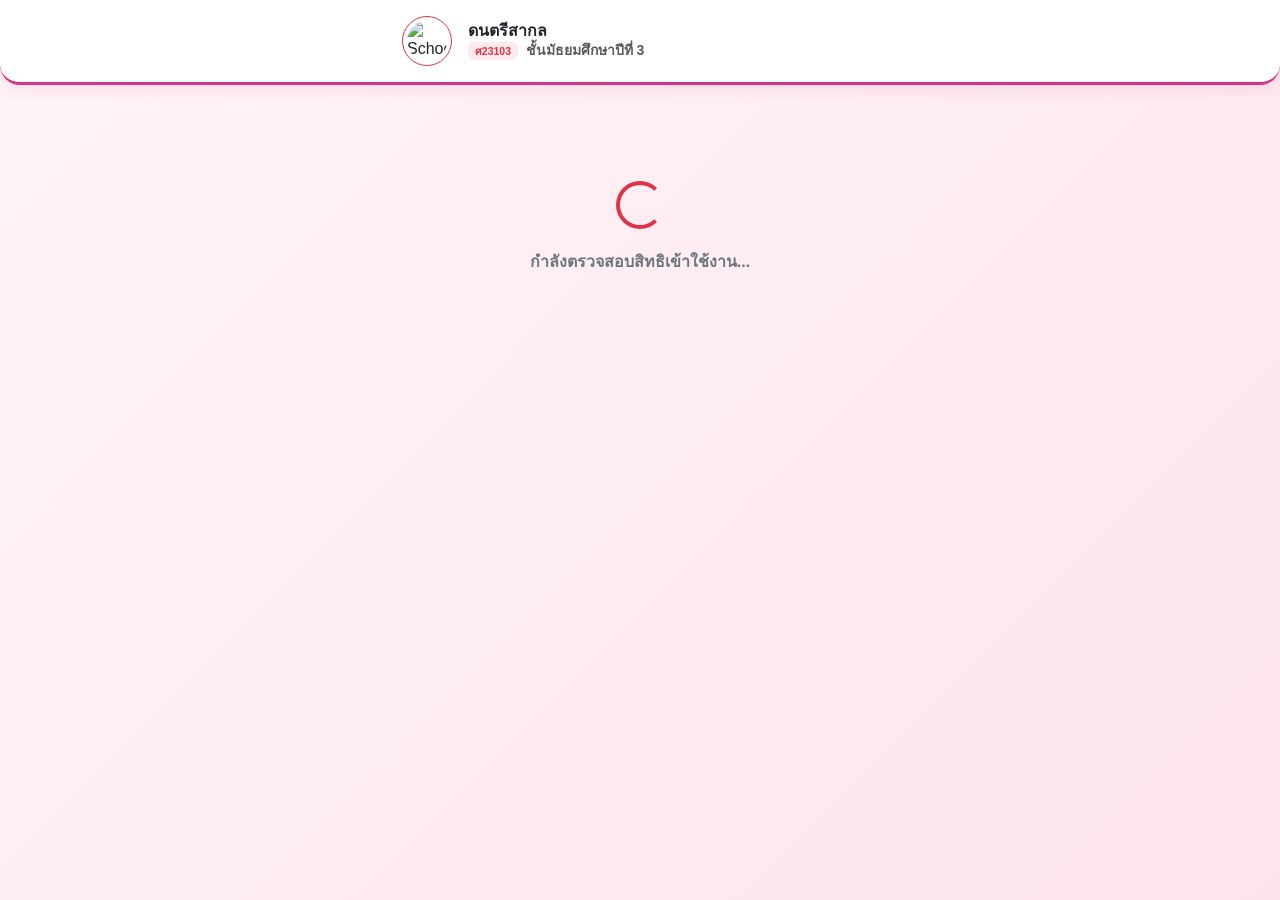
==== commit 3171ed01: "drum 1.1" ====
--- a/node/public/index.html
+++ b/node/public/index.html
@@ -1144,7 +1144,7 @@
     // ==========================================
     // ⚙️ CONFIGURATION & GLOBAL VARIABLES
     // ==========================================
-    const IS_DEV =true; // 👈 เปลี่ยนเป็น false เมื่อใช้งานจริง
+    const IS_DEV =false; // 👈 เปลี่ยนเป็น false เมื่อใช้งานจริง
     const DEV_ROLE = "Student"; // 👈 เปลี่ยนเป็น "Teacher", "Student", หรือ "Parent" เพื่อทดสอบ
     const DEV_STUDENT_ID = "1"; // 👈 ใส่รหัสนักเรียนสำหรับทดสอบดึงข้อมูล
     const LIFF_ID = "2012217753-jKG877EO";
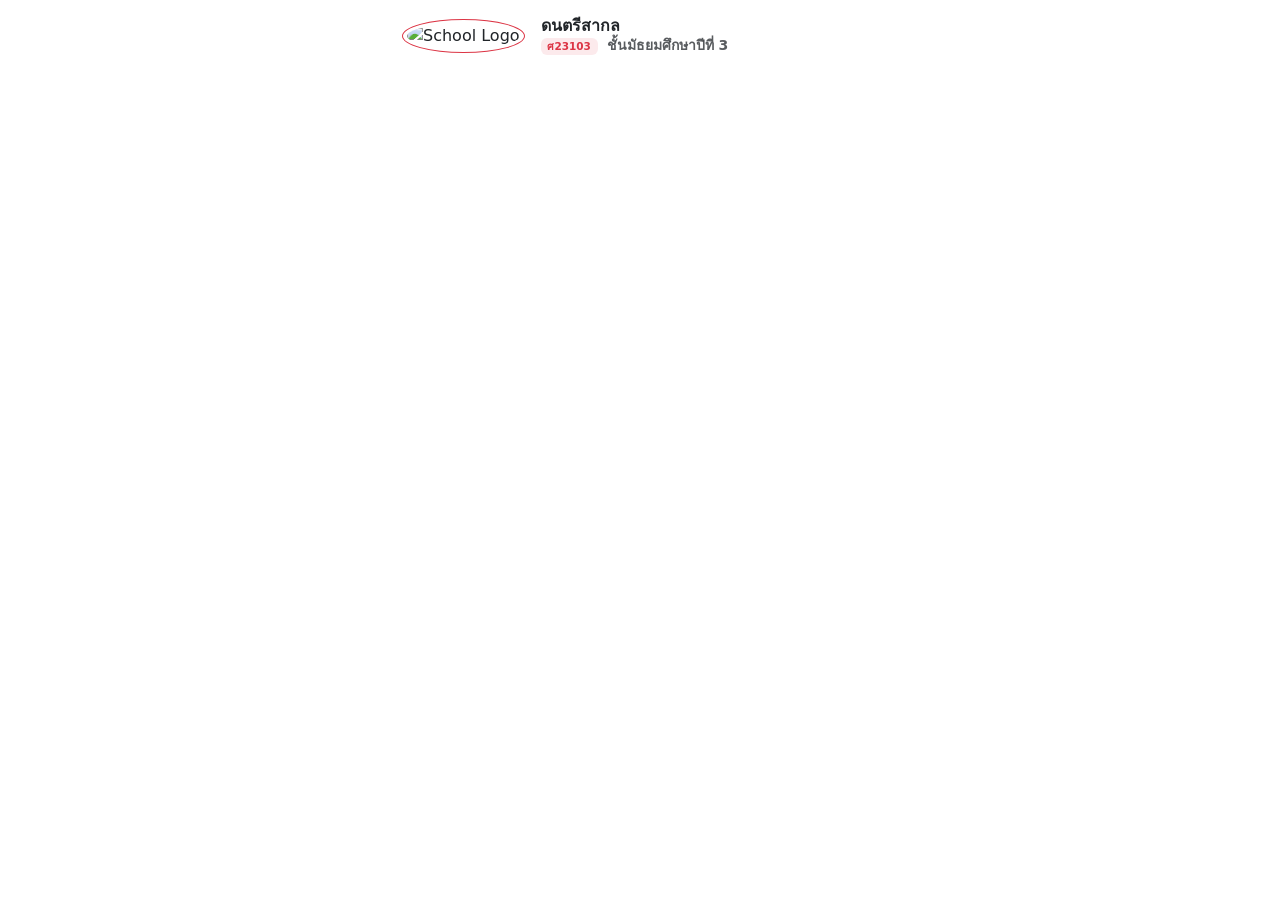
==== commit 9486d9bc: "fix line 3" ====
--- a/node/public/index.html
+++ b/node/public/index.html
@@ -3,144 +3,18 @@
 <head>
   <meta charset="UTF-8">
   <meta name="viewport" content="width=device-width, initial-scale=1.0">
-  <title>ดนตรีสากล-ระดับชั้นมัธยมศึกษาปีที่ 3</title>
+  <title>ดนตรีสากล - ระดับชั้นมัธยมศึกษาปีที่ 3</title>
+  
+  <!-- CSS External Libraries -->
   <link href="https://cdn.jsdelivr.net/npm/bootstrap@5.3.0/dist/css/bootstrap.min.css" rel="stylesheet">
   <link href="https://cdnjs.cloudflare.com/ajax/libs/font-awesome/6.4.0/css/all.min.css" rel="stylesheet">
+  
+  <!-- Custom CSS กลาง -->
+  <link rel="stylesheet" href="css/main.css">
+
+  <!-- JS External Libraries -->
   <script src="https://static.line-scdn.net/liff/edge/2/sdk.js"></script>
-  <script src="https://cdn.jsdelivr.net/npm/chart.js"></script>
   <script src="https://cdn.jsdelivr.net/npm/sweetalert2@11"></script>
-  
-  <style>
-    :root {
-      --primary-color: #d63384;
-      --bg-gradient: linear-gradient(135deg, #fff5f8 0%, #fce4ec 100%);
-    }
-    body {
-      background: var(--bg-gradient);
-      font-family: 'Sarabun', -apple-system, sans-serif;
-      min-height: 100vh;
-      padding-bottom: 2rem;
-    }
-    .top-header-bar {
-      background: #ffffff;
-      border-radius: 0 0 20px 20px;
-      box-shadow: 0 4px 15px rgba(214, 51, 132, 0.12);
-      border-bottom: 3px solid var(--primary-color);
-    }
-    .header-logo { width: 50px; height: 50px; object-fit: contain; }
-    .card-custom { border: none; border-radius: 16px; box-shadow: 0 8px 20px rgba(0,0,0,0.06); }
-    .profile-header { background: white; border-radius: 20px; padding: 16px; box-shadow: 0 4px 15px rgba(214, 51, 132, 0.1); }
-
-    .rubric-cell {
-      cursor: pointer;
-      transition: all 0.2s ease-in-out;
-      user-select: none;
-    }
-    .rubric-cell:hover:not(.locked) {
-      opacity: 0.85;
-      transform: scale(1.02);
-    }
-    .rubric-cell.locked { cursor: not-allowed; }
-    
-    .selected-1 { background-color: #dc3545 !important; color: white !important; font-weight: bold; }
-    .selected-2 { background-color: #ffc107 !important; color: #212529 !important; font-weight: bold; }
-    .selected-3 { background-color: #198754 !important; color: white !important; font-weight: bold; }
-    .selected-4 { background-color: #0d6efd !important; color: white !important; font-weight: bold; }
-
-        /* 🟢 โครงสร้างเวทีและตำแหน่งภาพกลองแยกชิ้น */
-    .drum-stage-container {
-      width: 100%;
-      max-width: 620px;
-      height: 350px;
-      border: 3px solid #343a40;
-      user-select: none;
-      touch-action: manipulation;
-    }
-
-    .drum-stage-bg {
-      position: absolute;
-      top: 0; left: 0; width: 100%; height: 100%;
-      background: radial-gradient(circle, #2c3036 0%, #111315 100%);
-      opacity: 0.9;
-    }
-
-    /* สไตล์กลองแต่ละชิ้น */
-    .drum-piece-item {
-      position: absolute;
-      display: flex;
-      flex-direction: column;
-      align-items: center;
-      justify-content: center;
-      cursor: pointer;
-      transition: transform 0.08s cubic-bezier(0.175, 0.885, 0.32, 1.275), filter 0.08s ease;
-      z-index: 2;
-    }
-
-    .drum-piece-item .drum-img {
-      width: 100%;
-      height: auto;
-      object-fit: contain;
-      filter: drop-shadow(0 6px 10px rgba(0,0,0,0.6));
-      pointer-events: none;
-    }
-
-    /* ป้ายชื่อและปุ่มคีย์บอร์ดบนชิ้นกลอง */
-    .drum-tag {
-      font-size: 0.7rem;
-      font-weight: bold;
-      padding: 2px 8px;
-      border-radius: 12px;
-      margin-top: 2px;
-      box-shadow: 0 2px 5px rgba(0,0,0,0.5);
-      pointer-events: none;
-    }
-
-    .drum-tag kbd {
-      background: rgba(0,0,0,0.3);
-      color: #fff;
-      padding: 1px 4px;
-      border-radius: 3px;
-      font-size: 0.65rem;
-    }
-
-    /* 🟢 เอฟเฟกต์เมื่อถูกตี (Active / Hit Bounce State) */
-    .drum-piece-item.hit-active {
-      transform: scale(1.22) translateY(-4px) !important;
-      filter: drop-shadow(0 0 20px #ffeb3b) brightness(1.3) !important;
-      z-index: 10 !important;
-    }
-
-    .drum-piece-item.hit-active .drum-tag {
-      background-color: #ffeb3b !important;
-      color: #000000 !important;
-    }
-
-  /* 🟢 พิกัดจัดวางกลองชุดสมบูรณ์ (9 ชิ้น) */
-
-/* 1. Kick (กระเดื่อง) - ฐานล่างตรงกลาง */
-.pos-kick { 
-  top: 50%; 
-  left: 39%; 
-  width: 28%; 
-  z-index: 1; 
-}
-
-/* 2. Tom 1, Tom 2, Tom 3 */
-.pos-tom1 { top: 16%; left: 35%; width: 18%; z-index: 2; }
-.pos-tom2 { top: 16%; left: 53%; width: 18%; z-index: 2; }
-.pos-tom3 { top: 39%; left: 63%; width: 22%; z-index: 4; } /* Floor Tom ขวาซ้อนหน้า */
-
-/* 3. Hi-Hats (ซ้ายมือ) */
-.pos-hihat      { top: 21%; left: 8%;  width: 20%; z-index: 3; } /* Open Hi-Hat สูงขึ้นหน่อย */
-.pos-closehihat { top: 50%; left: 4%;  width: 20%; z-index: 4; } /* Close Hi-Hat ซ้อนล่างซ้าย */
-
-/* 4. Cymbals (Crash แฉขวาบน / Ride แฉซ้ายบนหรือขวาสุด) */
-.pos-crash  { top: -3%;  left: 19%; width: 22%; z-index: 3; } /* Crash แฉซ้ายสูง */
-.pos-cymbal { top: 9%;  left: 69%; width: 22%; z-index: 3; } /* Ride แฉขวาสูง */
-
-/* 5. Snare (ซ้ายล่าง ยื่นมาหน้าสุด) */
-.pos-snare { top: 40%; left: 23%; width: 22%; z-index: 5; }
-  </style>
 </head>
 <body>
 
@@ -166,3023 +40,186 @@
     <p class="mt-3 text-secondary fw-bold" id="loadingText">กำลังตรวจสอบสิทธิเข้าใช้งาน...</p>
   </div>
 
-  <!-- Registration View -->
-  <div id="registerView" class="container" style="display: none; max-width: 480px;">
-    <div class="card card-custom p-4">
-      <div class="text-center mb-3">
-        <img id="regUserImg" class="rounded-circle mb-2" width="70" height="70" src="">
-        <h5 class="fw-bold text-dark">ลงทะเบียนเข้าใช้งานครั้งแรก</h5>
-        <p class="text-muted small">กรุณาเลือกห้องเรียนและชื่อนักเรียนเพื่อผูกกับบัญชี LINE</p>
-      </div>
-      
-      <form id="regForm" onsubmit="handleRegister(event)">
-        <div class="mb-3">
-          <label class="form-label small fw-bold">สถานะผู้ใช้งาน</label>
-          <select id="regRole" class="form-select" required>
-            <option value="Student">นักเรียน</option>
-            <option value="Parent">ผู้ปกครอง</option>
-          </select>
-        </div>
-
-        <div class="mb-3">
-          <label class="form-label small fw-bold">ระดับชั้น/ห้อง</label>
-          <select id="regClassRoom" class="form-select" required onchange="onClassroomChange()">
-            <option value="">-- กำลังโหลดห้องเรียน... --</option>
-          </select>
-        </div>
-
-        <div class="mb-3">
-          <label class="form-label small fw-bold">ชื่อ-นามสกุล นักเรียน</label>
-          <select id="regStudentSelect" class="form-select" required disabled onchange="onStudentChange()">
-            <option value="">-- กรุณาเลือกห้องเรียนก่อน --</option>
-          </select>
-        </div>
-
-        <div class="mb-3">
-          <label class="form-label small fw-bold">รหัสนักเรียน</label>
-          <input type="text" id="regStudentCode" class="form-control bg-light" readonly placeholder="รหัสจะแสดงอัตโนมัติ" required>
-        </div>
-
-        <button type="submit" id="regSubmitBtn" class="btn btn-danger w-100 py-2 fw-bold" style="background-color: var(--primary-color);">ยืนยันการลงทะเบียน</button>
-      </form>
-    </div>
+  <!-- MAIN Student Dashboard -->
+  <div id="mainDashboard" class="container" style="display: none; max-width: 500px;">
+    
+    <!-- โปรไฟล์นักเรียน -->
+    <div class="profile-header d-flex align-items-center mb-4 bg-white p-3 rounded-4 shadow-sm">
+      <img id="userImg" src="https://via.placeholder.com/55" class="rounded-circle me-3 border border-2 border-danger" width="55" height="55">
+      <div>
+        <div class="d-flex align-items-center gap-2">
+          <h6 class="fw-bold mb-0 text-dark" id="userName">กำลังโหลด...</h6>
+          <span id="userRoleBadge" class="badge bg-danger rounded-pill" style="font-size: 0.65rem;">นักเรียน</span>
+        </div>
+        <small class="text-muted d-block mt-1" id="userStudentInfo">รหัส: - | ชั้น: -</small>
+      </div>
+    </div>
+
+    <!-- กล่องความก้าวหน้าและเกรดสรุป -->
+    <div class="card card-custom p-3 bg-white mb-4 shadow-sm border-0 rounded-4">
+      <div class="d-flex justify-content-between align-items-center mb-2">
+        <h6 class="fw-bold text-dark m-0">
+          <i class="fa-solid fa-chart-line text-danger me-2"></i>ระดับผลการเรียนรู้วิชาดนตรีสากล
+        </h6>
+        <span id="totalWeightedScoreBadge" class="badge bg-danger fs-6 px-3 py-2 rounded-pill">
+          คะแนนรวม: 0.0 / 100
+        </span>
+      </div>
+
+      <!-- แถบหัวข้อระดับการประเมิน 4 ระดับ + คอลัมน์คะแนน -->
+      <div class="d-flex align-items-center gap-2 mb-2">
+        <div style="width: 85px;"></div>
+        <div class="flex-grow-1 row g-0 text-center small fw-bold ms-1">
+          <div class="col-3 text-danger">เริ่มต้น (1)</div>
+          <div class="col-3 text-warning">กำลังพัฒนา (2)</div>
+          <div class="col-3 text-success">สามารถ (3)</div>
+          <div class="col-3 text-primary" style="font-size: 0.7rem;">เหนือความคาดหวัง (4)</div>
+        </div>
+        <div class="text-center small fw-bold text-danger" style="width: 75px;">คะแนน</div>
+      </div>
+
+      <!-- แถบความก้าวหน้าทั้ง 4 รายวิชา -->
+      <div class="vstack gap-2">
+        <!-- 1. ร้องเพลง (เต็ม 20) -->
+        <div class="d-flex align-items-center gap-2">
+          <span class="badge bg-light text-dark border px-2 py-2 rounded-pill text-nowrap" style="width: 85px; font-size: 0.75rem;">1.ร้องเพลง</span>
+          <div class="progress flex-grow-1 position-relative rounded-pill bg-light" style="height: 24px; border: 1px solid #e9ecef;">
+            <div id="barSinging" class="progress-bar rounded-pill transition-all" style="width: 0%; transition: width 0.6s ease;"></div>
+            <span id="valSinging" class="position-absolute w-100 text-center fw-bold small text-dark" style="line-height: 24px;">0.00 / 4.0</span>
+          </div>
+          <span id="scoreSinging" class="badge bg-light text-dark border px-2 py-2 rounded-pill text-center fw-bold" style="width: 75px; font-size: 0.72rem;">0.0 / 20</span>
+        </div>
+
+        <!-- 2. ตีกลอง (เต็ม 15) -->
+        <div class="d-flex align-items-center gap-2">
+          <span class="badge bg-light text-dark border px-2 py-2 rounded-pill text-nowrap" style="width: 85px; font-size: 0.75rem;">2.ตีกลอง</span>
+          <div class="progress flex-grow-1 position-relative rounded-pill bg-light" style="height: 24px; border: 1px solid #e9ecef;">
+            <div id="barDrum" class="progress-bar rounded-pill transition-all" style="width: 0%; transition: width 0.6s ease;"></div>
+            <span id="valDrum" class="position-absolute w-100 text-center fw-bold small text-dark" style="line-height: 24px;">0.00 / 4.0</span>
+          </div>
+          <span id="scoreDrum" class="badge bg-light text-dark border px-2 py-2 rounded-pill text-center fw-bold" style="width: 75px; font-size: 0.72rem;">0.0 / 15</span>
+        </div>
+
+        <!-- 3. เล่นกีต้าร์ (เต็ม 15) -->
+        <div class="d-flex align-items-center gap-2">
+          <span class="badge bg-light text-dark border px-2 py-2 rounded-pill text-nowrap" style="width: 85px; font-size: 0.75rem;">3.เล่นกีต้าร์</span>
+          <div class="progress flex-grow-1 position-relative rounded-pill bg-light" style="height: 24px; border: 1px solid #e9ecef;">
+            <div id="barGuitar" class="progress-bar rounded-pill transition-all" style="width: 0%; transition: width 0.6s ease;"></div>
+            <span id="valGuitar" class="position-absolute w-100 text-center fw-bold small text-dark" style="line-height: 24px;">0.00 / 4.0</span>
+          </div>
+          <span id="scoreGuitar" class="badge bg-light text-dark border px-2 py-2 rounded-pill text-center fw-bold" style="width: 75px; font-size: 0.72rem;">0.0 / 15</span>
+        </div>
+
+        <!-- 4. รวมวง (เต็ม 50) -->
+        <div class="d-flex align-items-center gap-2">
+          <span class="badge bg-light text-dark border px-2 py-2 rounded-pill text-nowrap" style="width: 85px; font-size: 0.75rem;">4.รวมวง</span>
+          <div class="progress flex-grow-1 position-relative rounded-pill bg-light" style="height: 24px; border: 1px solid #e9ecef;">
+            <div id="barEnsemble" class="progress-bar rounded-pill transition-all" style="width: 0%; transition: width 0.6s ease;"></div>
+            <span id="valEnsemble" class="position-absolute w-100 text-center fw-bold small text-dark" style="line-height: 24px;">0.00 / 4.0</span>
+          </div>
+          <span id="scoreEnsemble" class="badge bg-light text-dark border px-2 py-2 rounded-pill text-center fw-bold" style="width: 75px; font-size: 0.72rem;">0.0 / 50</span>
+        </div>
+      </div>
+
+      <hr class="my-3 text-muted">
+
+      <!-- แถบสรุประดับเกรด 8 ช่อง -->
+      <div>
+        <div class="d-flex justify-content-between align-items-center mb-1">
+          <span class="fw-bold small text-secondary"><i class="fa-solid fa-award me-1"></i>เกรด:</span>
+          <span id="finalGradeText" class="fw-bold text-danger">เกรด: 0</span>
+        </div>
+        
+        <div class="row g-1 text-center" id="gradeSegmentsContainer">
+          <div class="col" data-grade="0"><div class="p-1 rounded border small fw-bold bg-light text-muted">0</div></div>
+          <div class="col" data-grade="1"><div class="p-1 rounded border small fw-bold bg-light text-muted">1</div></div>
+          <div class="col" data-grade="1.5"><div class="p-1 rounded border small fw-bold bg-light text-muted">1.5</div></div>
+          <div class="col" data-grade="2"><div class="p-1 rounded border small fw-bold bg-light text-muted">2</div></div>
+          <div class="col" data-grade="2.5"><div class="p-1 rounded border small fw-bold bg-light text-muted">2.5</div></div>
+          <div class="col" data-grade="3"><div class="p-1 rounded border small fw-bold bg-light text-muted">3</div></div>
+          <div class="col" data-grade="3.5"><div class="p-1 rounded border small fw-bold bg-light text-muted">3.5</div></div>
+          <div class="col" data-grade="4"><div class="p-1 rounded border small fw-bold bg-light text-muted">4</div></div>
+        </div>
+      </div>
+    </div>
+
+    <!-- เมนูหลักสำหรับเลือกวิชา -->
+    <h6 class="fw-bold text-dark mb-3"><i class="fa-solid fa-shapes text-danger me-2"></i>เมนูการบันทึกและประเมินผล</h6>
+    <div class="row g-3">
+      <!-- 1. บันทึกการร้องเพลง -->
+      <div class="col-12">
+        <div class="card card-custom p-3 bg-white border-start border-4 border-danger shadow-sm" onclick="openModule('ร้องเพลง', 'sing')" style="cursor:pointer;">
+          <div class="d-flex align-items-center">
+            <div class="p-3 bg-danger bg-opacity-10 text-danger rounded-4 me-3">
+              <i class="fa-solid fa-microphone-lines fa-2x"></i>
+            </div>
+            <div class="flex-grow-1">
+              <span class="badge bg-danger mb-1" style="font-size: 0.65rem;">พร้อมใช้งาน</span>
+              <h6 class="fw-bold text-dark mb-0">1. บันทึกการร้องเพลง</h6>
+              <small class="text-muted">บันทึกวิดีโอและประเมินทักษะการร้องเพลง 3 ฝ่าย</small>
+            </div>
+            <i class="fa-solid fa-chevron-right text-muted ms-2"></i>
+          </div>
+        </div>
+      </div>
+
+      <!-- 2. บันทึกการตีกลอง  onclick="openModule('ตีกลอง', 'drum')" style="cursor:pointer;" -->
+      <div class="col-12">
+        <div class="card card-custom p-3 bg-white border-start border-4 border-warning shadow-sm" onclick="Swal.fire('แจ้งเตือน', 'วิชานี้ยังไม่เปิดให้เข้าประเมินในขณะนี้', 'info')">
+          <div class="d-flex align-items-center">
+            <div class="p-3 bg-warning bg-opacity-10 text-warning rounded-4 me-3">
+              <i class="fa-solid fa-drum fa-2x"></i>
+            </div>
+            <div class="flex-grow-1">
+              <span class="badge bg-warning text-dark mb-1" style="font-size: 0.65rem;">พร้อมใช้งาน</span>
+              <h6 class="fw-bold text-dark mb-0">2. บันทึกการตีกลอง</h6>
+              <small class="text-muted">บันทึกวิดีโอและประเมินทักษะการตีกลอง 3 ฝ่าย</small>
+            </div>
+            <i class="fa-solid fa-chevron-right text-muted ms-2"></i>
+          </div>
+        </div>
+      </div>
+
+      <!-- 3. บันทึกการเล่นกีต้าร์ onclick="openModule('เล่นกีต้าร์', 'guitar')" style="cursor:pointer;" -->
+      <div class="col-12">
+        <div class="card card-custom p-3 bg-white border-start border-4 border-primary shadow-sm" onclick="Swal.fire('แจ้งเตือน', 'วิชานี้ยังไม่เปิดให้เข้าประเมินในขณะนี้', 'info')">
+          <div class="d-flex align-items-center">
+            <div class="p-3 bg-primary bg-opacity-10 text-primary rounded-4 me-3">
+              <i class="fa-solid fa-guitar fa-2x"></i>
+            </div>
+            <div class="flex-grow-1">
+              <span class="badge bg-primary mb-1" style="font-size: 0.65rem;">พร้อมใช้งาน</span>
+              <h6 class="fw-bold text-dark mb-0">3. บันทึกการเล่นกีต้าร์</h6>
+              <small class="text-muted">บันทึกวิดีโอและประเมินทักษะการเล่นกีต้าร์ 3 ฝ่าย</small>
+            </div>
+            <i class="fa-solid fa-chevron-right text-muted ms-2"></i>
+          </div>
+        </div>
+      </div>
+
+      <!-- 4. บันทึกการรวมวง onclick="openModule('รวมวง', 'ensemble')" style="cursor:pointer;"-->
+      <div class="col-12">
+        <div class="card card-custom p-3 bg-white border-start border-4 border-success shadow-sm" onclick="Swal.fire('แจ้งเตือน', 'วิชานี้ยังไม่เปิดให้เข้าประเมินในขณะนี้', 'info')">
+          <div class="d-flex align-items-center">
+            <div class="p-3 bg-success bg-opacity-10 text-success rounded-4 me-3">
+              <i class="fa-solid fa-people-group fa-2x"></i>
+            </div>
+            <div class="flex-grow-1">
+              <span class="badge bg-success mb-1" style="font-size: 0.65rem;">พร้อมใช้งาน</span>
+              <h6 class="fw-bold text-dark mb-0">4. บันทึกการรวมวง</h6>
+              <small class="text-muted">บันทึกวิดีโอและประเมินทักษะการรวมวงปฏิบัติการดนตรี 3 ฝ่าย</small>
+            </div>
+            <i class="fa-solid fa-chevron-right text-muted ms-2"></i>
+          </div>
+        </div>
+      </div>
+    </div>
+
   </div>
 
-<!--Main TEACHER DASHBOARD-->
-  <div id="teacherDashboardView" class="container mb-4" style="display: none; max-width: 700px;">
-    <div class="profile-header d-flex align-items-center mb-3">
-      <img id="tUserImg" src="" class="rounded-circle me-3 border border-2 border-danger" width="55" height="55">
-      <div>
-        <div class="d-flex align-items-center gap-2">
-          <h6 class="fw-bold mb-0 text-dark" id="tUserName">ครูประจำวิชา</h6>
-          <span class="badge bg-danger rounded-pill">Teacher</span>
-        </div>
-        <small class="text-muted d-block mt-1">จัดการผลการประเมินนักเรียน</small>
-      </div>
-    </div>
-
-    <div class="card card-custom p-3 bg-white mb-3">
-      <div class="d-flex justify-content-between align-items-center mb-3">
-        <h6 class="fw-bold text-dark mb-0"><i class="fa-solid fa-users text-danger me-2"></i>ตารางติดตามการประเมินนักเรียน</h6>
-        <div style="width: 160px;">
-          <select id="tFilterClassroom" class="form-select form-select-sm fw-bold" onchange="filterTeacherTable()">
-            <option value="ALL">-- ทั้งหมด --</option>
-          </select>
-        </div>
-      </div>
-
-      <div class="table-responsive">
-        <table class="table table-hover table-bordered align-middle text-center small mb-0">
-          <thead class="table-danger">
-            <tr>
-              <th>ID</th>
-              <th>ชื่อ-นามสกุล</th>
-              <th>ห้อง</th>
-              <th>เลขที่</th>
-              <th>ร้องเพลง</th>
-              <th>เล่นกีต้าร์</th>
-              <th>รวมวง</th>
-              <th>จัดการ</th>
-            </tr>
-          </thead>
-          <tbody id="tStudentTableBody">
-            <tr><td colspan="8" class="py-3 text-muted">กำลังโหลดข้อมูล...</td></tr>
-          </tbody>
-        </table>
-      </div>
-    </div>
-  </div>  
-
-<!-- MAIN Student Dashboard -->
-<div id="mainDashboard" class="container" style="display: none; max-width: 500px;">
-  
-  <!-- โปรไฟล์นักเรียน -->
-  <div class="profile-header d-flex align-items-center mb-4">
-    <img id="userImg" src="" class="rounded-circle me-3 border border-2 border-danger" width="55" height="55">
-    <div>
-      <div class="d-flex align-items-center gap-2">
-        <h6 class="fw-bold mb-0 text-dark" id="userName">...</h6>
-        <span id="userRoleBadge" class="badge bg-danger rounded-pill" style="font-size: 0.65rem;">...</span>
-      </div>
-      <small class="text-muted d-block mt-1" id="userStudentInfo">รหัส: - | ชั้น: -</small>
-    </div>
-  </div>
-
-  <!-- กล่องความก้าวหน้าและเกรดสรุป -->
-  <div class="card card-custom p-3 bg-white mb-4 shadow-sm">
-    <div class="d-flex justify-content-between align-items-center mb-2">
-      <h6 class="fw-bold text-dark m-0">
-        <i class="fa-solid fa-chart-line text-danger me-2"></i>ระดับผลการเรียนรู้วิชาดนตรีสากล
-      </h6>
-      <span id="totalWeightedScoreBadge" class="badge bg-danger fs-6 px-3 py-2 rounded-pill">
-        คะแนนรวม: 0.0 / 100
-      </span>
-    </div>
-
-    <!-- แถบหัวข้อระดับการประเมิน 4 ระดับ + คอลัมน์คะแนน -->
-    <div class="d-flex align-items-center gap-2 mb-2">
-      <div style="width: 85px;"></div>
-      <div class="flex-grow-1 row g-0 text-center small fw-bold ms-1">
-        <div class="col-3 text-danger">เริ่มต้น (1)</div>
-        <div class="col-3 text-warning">กำลังพัฒนา (2)</div>
-        <div class="col-3 text-success">สามารถ (3)</div>
-        <div class="col-3 text-primary" style="font-size: 0.7rem;">เหนือความคาดหวัง (4)</div>
-      </div>
-      <div class="text-center small fw-bold text-danger" style="width: 75px;">คะแนน</div>
-    </div>
-
-    <!-- แถบความก้าวหน้าทั้ง 4 รายวิชา -->
-    <div class="vstack gap-2">
-      <!-- 1. ร้องเพลง (เต็ม 20) -->
-      <div class="d-flex align-items-center gap-2">
-        <span class="badge bg-light text-dark border px-2 py-2 rounded-pill text-nowrap" style="width: 85px; font-size: 0.75rem;">1.ร้องเพลง</span>
-        <div class="progress flex-grow-1 position-relative rounded-pill bg-light" style="height: 24px; border: 1px solid #e9ecef;">
-          <div id="barSinging" class="progress-bar rounded-pill transition-all" style="width: 0%; transition: width 0.6s ease;"></div>
-          <span id="valSinging" class="position-absolute w-100 text-center fw-bold small text-dark" style="line-height: 24px;">0.00 / 4.0</span>
-        </div>
-        <span id="scoreSinging" class="badge bg-light text-dark border px-2 py-2 rounded-pill text-center fw-bold" style="width: 75px; font-size: 0.72rem;">0.0 / 20</span>
-      </div>
-
-      <!-- 2. ตีกลอง (เต็ม 15) -->
-      <div class="d-flex align-items-center gap-2">
-        <span class="badge bg-light text-dark border px-2 py-2 rounded-pill text-nowrap" style="width: 85px; font-size: 0.75rem;">2.ตีกลอง</span>
-        <div class="progress flex-grow-1 position-relative rounded-pill bg-light" style="height: 24px; border: 1px solid #e9ecef;">
-          <div id="barDrum" class="progress-bar rounded-pill transition-all" style="width: 0%; transition: width 0.6s ease;"></div>
-          <span id="valDrum" class="position-absolute w-100 text-center fw-bold small text-dark" style="line-height: 24px;">0.00 / 4.0</span>
-        </div>
-        <span id="scoreDrum" class="badge bg-light text-dark border px-2 py-2 rounded-pill text-center fw-bold" style="width: 75px; font-size: 0.72rem;">0.0 / 15</span>
-      </div>
-
-      <!-- 3. เล่นกีต้าร์ (เต็ม 15) -->
-      <div class="d-flex align-items-center gap-2">
-        <span class="badge bg-light text-dark border px-2 py-2 rounded-pill text-nowrap" style="width: 85px; font-size: 0.75rem;">3.เล่นกีต้าร์</span>
-        <div class="progress flex-grow-1 position-relative rounded-pill bg-light" style="height: 24px; border: 1px solid #e9ecef;">
-          <div id="barGuitar" class="progress-bar rounded-pill transition-all" style="width: 0%; transition: width 0.6s ease;"></div>
-          <span id="valGuitar" class="position-absolute w-100 text-center fw-bold small text-dark" style="line-height: 24px;">0.00 / 4.0</span>
-        </div>
-        <span id="scoreGuitar" class="badge bg-light text-dark border px-2 py-2 rounded-pill text-center fw-bold" style="width: 75px; font-size: 0.72rem;">0.0 / 15</span>
-      </div>
-
-      <!-- 4. รวมวง (เต็ม 50) -->
-      <div class="d-flex align-items-center gap-2">
-        <span class="badge bg-light text-dark border px-2 py-2 rounded-pill text-nowrap" style="width: 85px; font-size: 0.75rem;">4.รวมวง</span>
-        <div class="progress flex-grow-1 position-relative rounded-pill bg-light" style="height: 24px; border: 1px solid #e9ecef;">
-          <div id="barEnsemble" class="progress-bar rounded-pill transition-all" style="width: 0%; transition: width 0.6s ease;"></div>
-          <span id="valEnsemble" class="position-absolute w-100 text-center fw-bold small text-dark" style="line-height: 24px;">0.00 / 4.0</span>
-        </div>
-        <span id="scoreEnsemble" class="badge bg-light text-dark border px-2 py-2 rounded-pill text-center fw-bold" style="width: 75px; font-size: 0.72rem;">0.0 / 50</span>
-      </div>
-    </div>
-
-    <hr class="my-3 text-muted">
-
-    <!-- แถบสรุประดับเกรด 8 ช่อง -->
-    <div>
-      <div class="d-flex justify-content-between align-items-center mb-1">
-        <span class="fw-bold small text-secondary"><i class="fa-solid fa-award me-1"></i>เกรด:</span>
-        <span id="finalGradeText" class="fw-bold text-danger">เกรด: 0</span>
-      </div>
-      
-      <div class="row g-1 text-center" id="gradeSegmentsContainer">
-        <div class="col" data-grade="0"><div class="p-1 rounded border small fw-bold bg-light text-muted">0</div></div>
-        <div class="col" data-grade="1"><div class="p-1 rounded border small fw-bold bg-light text-muted">1</div></div>
-        <div class="col" data-grade="1.5"><div class="p-1 rounded border small fw-bold bg-light text-muted">1.5</div></div>
-        <div class="col" data-grade="2"><div class="p-1 rounded border small fw-bold bg-light text-muted">2</div></div>
-        <div class="col" data-grade="2.5"><div class="p-1 rounded border small fw-bold bg-light text-muted">2.5</div></div>
-        <div class="col" data-grade="3"><div class="p-1 rounded border small fw-bold bg-light text-muted">3</div></div>
-        <div class="col" data-grade="3.5"><div class="p-1 rounded border small fw-bold bg-light text-muted">3.5</div></div>
-        <div class="col" data-grade="4"><div class="p-1 rounded border small fw-bold bg-light text-muted">4</div></div>
-      </div>
-    </div>
-  </div> <!-- ปิดกล่องเกรดสรุป card-custom -->
-
-    <!-- Main Menu -->
-<!-- 🟢 เมนูหลักระบบสำหรับนักเรียน (4 รายวิชา) -->
-  <h6 class="fw-bold text-dark mb-3"><i class="fa-solid fa-shapes text-danger me-2"></i>เมนูการบันทึกและประเมินผล</h6>
-  <div class="row g-3">
-    <!-- 1. บันทึกการร้องเพลง -->
-    <div class="col-12">
-      <div class="card card-custom p-3 bg-white border-start border-4 border-danger shadow-sm" onclick="openModule('ร้องเพลง', '')" style="cursor:pointer;">
-        <div class="d-flex align-items-center">
-          <div class="p-3 bg-danger bg-opacity-10 text-danger rounded-4 me-3">
-            <i class="fa-solid fa-microphone-lines fa-2x"></i>
-          </div>
-          <div class="flex-grow-1">
-            <span class="badge bg-danger mb-1" style="font-size: 0.65rem;">พร้อมใช้งาน</span>
-            <h6 class="fw-bold text-dark mb-0">1. บันทึกการร้องเพลง</h6>
-            <small class="text-muted">บันทึกวิดีโอและประเมินทักษะการร้องเพลง 3 ฝ่าย</small>
-          </div>
-          <i class="fa-solid fa-chevron-right text-muted ms-2"></i>
-        </div>
-      </div>
-    </div>
-    
-
-    <!-- 2. บันทึกการตีกลอง -->
-    <div class="col-12">
-      <div class="card card-custom p-3 bg-white border-start border-4 border-warning shadow-sm" onclick="openModule('ตีกลอง', 'drum')" style="cursor:pointer;">
-        <div class="d-flex align-items-center">
-          <div class="p-3 bg-warning bg-opacity-10 text-warning rounded-4 me-3">
-            <i class="fa-solid fa-drum fa-2x"></i>
-          </div>
-          <div class="flex-grow-1">
-            <span class="badge bg-warning text-dark mb-1" style="font-size: 0.65rem;">พร้อมใช้งาน</span>
-            <h6 class="fw-bold text-dark mb-0">2. บันทึกการตีกลอง</h6>
-            <small class="text-muted">บันทึกวิดีโอและประเมินทักษะการตีกลอง 3 ฝ่าย</small>
-          </div>
-          <i class="fa-solid fa-chevron-right text-muted ms-2"></i>
-        </div>
-      </div>
-    </div>
-
-    <!-- 3. บันทึกการเล่นกีต้าร์ -->
-    <div class="col-12">
-      <div class="card card-custom p-3 bg-white border-start border-4 border-primary shadow-sm" onclick="openModule('เล่นกีต้าร์', 'guitar')" style="cursor:pointer;">
-        <div class="d-flex align-items-center">
-          <div class="p-3 bg-primary bg-opacity-10 text-primary rounded-4 me-3">
-            <i class="fa-solid fa-guitar fa-2x"></i>
-          </div>
-          <div class="flex-grow-1">
-            <span class="badge bg-primary mb-1" style="font-size: 0.65rem;">พร้อมใช้งาน</span>
-            <h6 class="fw-bold text-dark mb-0">3. บันทึกการเล่นกีต้าร์</h6>
-            <small class="text-muted">บันทึกวิดีโอและประเมินทักษะการเล่นกีต้าร์ 3 ฝ่าย</small>
-          </div>
-          <i class="fa-solid fa-chevron-right text-muted ms-2"></i>
-        </div>
-      </div>
-    </div>
-
-    <!-- 4. บันทึกการรวมวง -->
-    <div class="col-12">
-      <div class="card card-custom p-3 bg-white border-start border-4 border-success shadow-sm" onclick="openModule('รวมวง', 'ensemble')" style="cursor:pointer;">
-        <div class="d-flex align-items-center">
-          <div class="p-3 bg-success bg-opacity-10 text-success rounded-4 me-3">
-            <i class="fa-solid fa-people-group fa-2x"></i>
-          </div>
-          <div class="flex-grow-1">
-            <span class="badge bg-success mb-1" style="font-size: 0.65rem;">พร้อมใช้งาน</span>
-            <h6 class="fw-bold text-dark mb-0">4. บันทึกการรวมวง</h6>
-            <small class="text-muted">บันทึกวิดีโอและประเมินทักษะการรวมวงปฏิบัติการดนตรี 3 ฝ่าย</small>
-          </div>
-          <i class="fa-solid fa-chevron-right text-muted ms-2"></i>
-        </div>
-      </div>
-    </div>
-
-  </div> <!-- ปิด row g-3 -->
-
-</div> <!-- 🟢 ปิด mainDashboard ที่ถูกต้องตรงนี้ -->
-
-  <!-- 🟢 SINGING MODULE VIEW (ระบบอัดคลิป และประเมิน 360 องศา) -->
-  <div id="singingView" class="container" style="display: none; max-width: 650px;">
-    <div class="d-flex align-items-center justify-content-between bg-white p-3 rounded-4 shadow-sm mb-3">
-      <div class="d-flex align-items-center">
-        <button class="btn btn-outline-danger btn-sm rounded-circle me-3" onclick="closeModule('')" class="btn btn-outline-danger">ย้อนกลับ</button>
-        <div>
-          <h6 class="fw-bold mb-0 text-dark" id="singingStudentName"><i class="fa-solid fa-microphone-lines text-danger me-2"></i>บันทึกการร้องเพลง</h6>
-          <small class="text-muted" id="singingModuleHeaderSub">ประเมินการร้องเพลง</small>
-        </div>
-      </div>
-      <span class="badge bg-danger px-3 py-2" id="singingRoleBadge">นักเรียน</span>
-    </div>
-
-    <!-- แจ้งเตือนสถานะการประเมิน -->
-    <div id="evalStatusAlert" class="alert alert-warning rounded-4 shadow-sm mb-3 d-flex align-items-center gap-2">
-      <i class="fa-solid fa-triangle-exclamation fs-4"></i>
-      <div>
-        <strong id="evalAlertTitle">ยังไม่ได้ประเมิน</strong>
-        <div class="small" id="evalAlertDesc">กรุณากดดูคลิปล่าสุดและกดประเมินให้คะแนนในตารางด้านล่าง</div>
-      </div>
-    </div>
-
-    <!-- ส่วนอัดวิดีโอ -->
-    <div id="videoRecordSection" class="card card-custom p-3 bg-white text-center mb-3">
-      <h6 class="fw-bold text-dark mb-2"><i class="fa-solid fa-video me-1 text-danger"></i>อัดวิดีโอการร้องเพลง</h6>
-      <p class="text-muted small mb-3">ความละเอียดประหยัดพื้นที่ (Max 720p) บันทึกตรงลง Google Drive</p>
-
-      <div class="position-relative bg-dark rounded-4 overflow-hidden mx-auto mb-3" style="max-width: 100%; height: 260px;">
-        <video id="webcamPreview" autoplay playsinline muted class="w-100 h-100" style="object-fit: cover;"></video>
-        <div id="recordingStatus" class="position-absolute top-0 start-0 m-2 badge bg-danger d-none">
-          <i class="fa-solid fa-circle me-1"></i>กำลังบันทึกวิดีโอ...
-        </div>
-      </div>
-
-      <div class="d-flex justify-content-center gap-2 w-100">
-        <button id="btnStartCam" onclick="startCamera()" class="btn btn-danger fw-bold py-2 px-4 w-100">
-          <i class="fa-solid fa-camera me-1"></i>เปิดกล้องสด
-        </button>
-        <button id="btnRecord" onclick="toggleRecording()" class="btn btn-outline-danger fw-bold py-2 px-4 w-100 d-none">
-          <i class="fa-solid fa-circle me-1"></i>กดเพื่อบันทึกวิดีโอ
-        </button>
-      </div>
-    </div>
-
-    <!-- ส่วนแสดงวิดีโอ -->
-    <div id="latestVideoCard" class="card card-custom p-3 bg-white mb-3 text-center">
-      <h6 class="fw-bold text-dark mb-2">
-        <i class="fa-solid fa-circle-play text-danger me-2"></i>วิดีโอการร้องเพลงประกอบการประเมิน
-      </h6>
-
-      <div id="videoContainer" class="ratio ratio-16x9 rounded-4 overflow-hidden border border-1 border-danger border-opacity-25 shadow-sm d-none">
-        <iframe id="videoPlayerFrame" src="" allow="autoplay" allowfullscreen style="border: 0;"></iframe>
-      </div>
-
-      <div id="noVideoAlert" class="p-3 bg-light rounded-4 text-muted small d-none">
-        <i class="fa-solid fa-video-slash me-1 text-secondary"></i>ไม่พบวิดีโอการร้องเพลงในระบบ (นักเรียนยังไม่ได้อัปโหลดคลิป)
-      </div>
-    </div>
-
-    <!-- ตาราง Rubric Interactive -->
-    <div class="card card-custom border-0 p-3 bg-white mb-3">
-      <div class="d-flex justify-content-between align-items-center mb-2">
-        <h6 class="fw-bold text-dark mb-0" style="font-size: 0.85rem;">
-          <i class="fa-solid fa-list-check text-danger me-1"></i>เกณฑ์การประเมินการร้องเพลง (Rubric)
-        </h6>
-        <small class="text-muted">* กดเลือกช่องประเมินในแต่ละแถว</small>
-      </div>
-
-      <div class="table-responsive">
-        <table class="table table-bordered table-sm text-center align-middle mb-0" style="font-size: 0.75rem;">
-          <thead class="table-danger">
-            <tr>
-              <th style="width: 25%;">ประเด็นการประเมิน</th>
-              <th style="width: 18.75%;">เริ่มต้น (1)</th>
-              <th style="width: 18.75%;">กำลังพัฒนา (2)</th>
-              <th style="width: 18.75%;">สามารถ (3)</th>
-              <th style="width: 18.75%;">เหนือความคาดหวัง (4)</th>
-            </tr>
-          </thead>
-          <tbody>
-            <tr>
-              <td class="fw-bold text-start bg-light">1. จังหวะ</td>
-              <td class="rubric-cell" data-row="rhythm" data-level="1" onclick="selectRubric(this, 'rhythm', 1)">ร้องไม่ตรงจังหวะ</td>
-              <td class="rubric-cell" data-row="rhythm" data-level="2" onclick="selectRubric(this, 'rhythm', 2)">ร้องตรงจังหวะ แต่ผิด 3-8 จุด</td>
-              <td class="rubric-cell" data-row="rhythm" data-level="3" onclick="selectRubric(this, 'rhythm', 3)">ร้องตรงจังหวะ แต่มีผิดบ้าง ไม่เกิน 2 จุด</td>
-              <td class="rubric-cell" data-row="rhythm" data-level="4" onclick="selectRubric(this, 'rhythm', 4)">ร้องตรงจังหวะ ไม่ผิดเลย</td>
-            </tr>
-            <tr>
-              <td class="fw-bold text-start bg-light">2. ทำนอง</td>
-              <td class="rubric-cell" data-row="melody" data-level="1" onclick="selectRubric(this, 'melody', 1)">ร้องไม่ตรงกับทำนอง</td>
-              <td class="rubric-cell" data-row="melody" data-level="2" onclick="selectRubric(this, 'melody', 2)">ร้องตรงทำนอง แต่ผิด 3-8 จุด</td>
-              <td class="rubric-cell" data-row="melody" data-level="3" onclick="selectRubric(this, 'melody', 3)">ร้องตรงทำนอง แต่มีผิดบ้าง ไม่เกิน 2 จุด</td>
-              <td class="rubric-cell" data-row="melody" data-level="4" onclick="selectRubric(this, 'melody', 4)">ร้องตรงทำนอง ไม่ผิดเลย</td>
-            </tr>
-            <tr>
-              <td class="fw-bold text-start bg-light">3. การถ่ายทอดและการแสดงออก</td>
-              <td class="rubric-cell" data-row="expression" data-level="1" onclick="selectRubric(this, 'expression', 1)">ถ่ายทอดไม่ดี แสดงออกไม่ดี ไม่มั่นใจในตัวเอง</td>
-              <td class="rubric-cell" data-row="expression" data-level="2" onclick="selectRubric(this, 'expression', 2)">ถ่ายทอดไม่ดี แสดงออกดี ประหม่าเล็กน้อย</td>
-              <td class="rubric-cell" data-row="expression" data-level="3" onclick="selectRubric(this, 'expression', 3)">ถ่ายทอดได้ดี แต่แสดงออกไม่ได้ดี ไม่เข้ากับเพลง</td>
-              <td class="rubric-cell" data-row="expression" data-level="4" onclick="selectRubric(this, 'expression', 4)">ถ่ายทอดได้ดี แสดงออกได้ดี เหมาะสมกับเพลง</td>
-            </tr>
-          </tbody>
-        </table>
-      </div>
-
-      <div class="mt-3" id="saveEvalBtnContainer">
-        <button id="btnSubmitEval" onclick="confirmSubmitEvaluation()" class="btn btn-danger w-100 py-2 fw-bold" style="background-color: var(--primary-color);">
-          <i class="fa-solid fa-floppy-disk me-1"></i>บันทึกและยืนยันการประเมิน
-        </button>
-      </div>
-    </div>
-
-    <!-- Radar Chart 3 ฝ่าย ( stacked 3 คอลัมน์เต็ม) -->
-    <div id="radarSection" class="card card-custom p-3 bg-white mb-4 d-none">
-      <h6 class="fw-bold text-dark mb-3">
-        <i class="fa-solid fa-chart-pie text-danger me-2"></i>ผลการประเมิน 3 ฝ่าย (360 Degree Feedback)
-      </h6>
-
-      <div class="row g-4">
-        <div class="col-12">
-          <div class="border rounded-4 p-3 text-center bg-light shadow-sm">
-            <h6 class="fw-bold text-danger mb-3"><i class="fa-solid fa-user-tie me-2"></i>1. ประเมินโดยครู</h6>
-            <div style="position: relative; height: 280px; width: 100%;">
-              <canvas id="radarChartTeacher"></canvas>
-            </div>
-          </div>
-        </div>
-
-        <div class="col-12">
-          <div class="border rounded-4 p-3 text-center bg-light shadow-sm">
-            <h6 class="fw-bold text-primary mb-3"><i class="fa-solid fa-user-graduate me-2"></i>2. ประเมินตนเอง (นักเรียน)</h6>
-            <div style="position: relative; height: 280px; width: 100%;">
-              <canvas id="radarChartStudent"></canvas>
-            </div>
-          </div>
-        </div>
-
-        <div class="col-12">
-          <div class="border rounded-4 p-3 text-center bg-light shadow-sm">
-            <h6 class="fw-bold text-success mb-3"><i class="fa-solid fa-users me-2"></i>3. ประเมินโดยผู้ปกครอง</h6>
-            <div style="position: relative; height: 280px; width: 100%;">
-              <canvas id="radarChartParent"></canvas>
-            </div>
-          </div>
-        </div>
-      </div>
-    </div>
-  </div>
-</div>
-
-<!-- 🟢 DRUM MODULE VIEW (รวมหน้าบันทึกและประเมินการตีกลองไว้ใน Container เดียวกัน) -->
-<div id="drumView" class="container" style="display: none; max-width: 650px;">
-  
-  <!-- 1. แถบหัวข้อและปุ่มย้อนกลับ -->
-  <div class="d-flex align-items-center justify-content-between bg-white p-3 rounded-4 shadow-sm mb-3">
-    <div class="d-flex align-items-center">
-      <button class="btn btn-outline-warning btn-sm rounded-circle me-3" onclick="closeModule('')" class="btn btn-outline-danger">ย้อนกลับ</button>
-      <div>
-        <h6 class="fw-bold mb-0 text-dark" id="drumStudentName"><i class="fa-solid fa-drum text-warning me-2"></i>บันทึกการตีกลอง</h6>
-        <small class="text-muted">ระบบประเมินผลการเรียนรู้ 3 ฝ่าย (ตีกลอง)</small>
-      </div>
-    </div>
-    <span class="badge bg-warning text-dark px-3 py-2">นักเรียน</span>
-  </div>
-
-  <!-- 2. แจ้งเตือนสถานะการประเมิน -->
-  <div id="drumEvalStatusAlert" class="alert alert-warning rounded-4 shadow-sm mb-3 d-flex align-items-center gap-2">
-    <i class="fa-solid fa-triangle-exclamation fs-4"></i>
-    <div>
-      <strong id="drumEvalAlertTitle">ยังไม่ได้ประเมิน</strong>
-      <div class="small" id="drumEvalAlertDesc">กรุณาบันทึกวิดีโอและทำการประเมินในตารางด้านล่าง</div>
-    </div>
-  </div>
-
-  <!-- 🟢 3. ส่วนแสดงผลและอัดวิดีโอกลองแบบ Canvas Composite (ย้ายเข้ามาอยู่ด้านใน drumView แล้ว) -->
-  <div id="drumInteractiveSection" class="card card-custom p-3 bg-white mb-3 text-center shadow-sm">
-    <h6 class="fw-bold text-dark mb-2">
-      <i class="fa-solid fa-drum text-warning me-2"></i>ระบบบันทึกภาพกล้อง + แป้นกลองจำลอง
-    </h6>
-    <p class="text-muted small mb-2">แตะแป้นกลองบนหน้าจอ หรือกดคีย์บอร์ด <kbd>A</kbd> <kbd>S</kbd> <kbd>D</kbd> <kbd>F</kbd> <kbd>J</kbd> <kbd>K</kbd></p>
-
-    <!-- Canvas แสดงผลภาพกล้องซ้อนแป้นกลองสด -->
-    <div class="position-relative bg-dark rounded-4 overflow-hidden mx-auto mb-3 shadow-sm" style="max-width: 100%; height: 320px;">
-      <canvas id="drumCompositeCanvas" width="640" height="360" class="w-100 h-100" style="object-fit: contain;"></canvas>
-      <div id="drumRecordingStatus" class="position-absolute top-0 start-0 m-2 badge bg-danger d-none">
-        <i class="fa-solid fa-circle me-1 fa-beat"></i>กำลังบันทึกภาพและเสียง...
-      </div>
-    </div>
-
-    <!-- แท็ก Video ซ่อนสำหรับดึง Stream กล้อง -->
-    <video id="drumRawWebcam" autoplay playsinline muted class="d-none"></video>
-
-    <!-- 🛠️ เครื่องมือช่วยปรับตำแหน่งชิ้นส่วนกลอง (Visual Editor) -->
-<div class="card p-2 bg-dark text-white mb-2 shadow-sm">
-  <div class="d-flex justify-content-between align-items-center mb-2">
-    <small class="fw-bold text-warning"><i class="fa-solid fa-arrows-up-down-left-right me-1"></i>โหมดลากวางปรับตำแหน่งกลอง (Drag & Drop Editor)</small>
-    <button onclick="exportDrumCSS()" class="btn btn-sm btn-success fw-bold"><i class="fa-solid fa-copy me-1"></i>คัดลอกโค้ด CSS สรุป</button>
-  </div>
-  <p class="text-muted small mb-0" style="font-size: 0.72rem;">* ใช้เมาส์ลากชิ้นส่วนกลองไปวางในตำแหน่งที่ต้องการ แล้วกดปุ่ม "คัดลอกโค้ด CSS สรุป" นำค่าไปวางในสไตล์ได้เลย</p>
-</div>
-
-<!-- 🟢 เวทีจัดวางชิ้นส่วนกลองแบบแยกชิ้นอิสระ (Modular Drum Stage) -->
-<div id="drumKitStage" class="drum-stage-container mx-auto mb-3 shadow-lg rounded-4 position-relative overflow-hidden bg-dark">
-  
-  <div class="drum-stage-bg"></div>
-
-  <!-- 1. Open Hi-Hat (เปิดไฮแฮท - คีย์ A) -->
-  <div id="piece-hihat" class="drum-piece-item pos-hihat" onclick="triggerDrum('hihat')">
-    <img src="images/open-hi-hat.png" alt="Open Hi-Hat" class="drum-img">
-    <div class="drum-tag bg-warning text-dark">Open HH <kbd>A</kbd></div>
-  </div>
-
-  <!-- 2. Close Hi-Hat (ปิดไฮแฮท - คีย์ Z) 🟢 เพิ่มใหม่ -->
-  <div id="piece-closehihat" class="drum-piece-item pos-closehihat" onclick="triggerDrum('closehihat')">
-    <img src="images/close-hi-hat.png" alt="Close Hi-Hat" class="drum-img">
-    <div class="drum-tag bg-warning text-dark">Close HH <kbd>Z</kbd></div>
-  </div>
-
-  <!-- 3. Tom 1 (ทอม 1 - คีย์ F) -->
-  <div id="piece-tom1" class="drum-piece-item pos-tom1" onclick="triggerDrum('tom1')">
-    <img src="images/tom1.png" alt="Tom 1" class="drum-img">
-    <div class="drum-tag bg-primary text-white">Tom 1 <kbd>F</kbd></div>
-  </div>
-
-  <!-- 4. Tom 2 (ทอม 2 - คีย์ J) -->
-  <div id="piece-tom2" class="drum-piece-item pos-tom2" onclick="triggerDrum('tom2')">
-    <img src="images/tom2.png" alt="Tom 2" class="drum-img">
-    <div class="drum-tag bg-primary text-white">Tom 2 <kbd>J</kbd></div>
-  </div>
-
-  <!-- 5. Tom 3 / Floor Tom (ทอมใหญ่ - คีย์ L) 🟢 เพิ่มใหม่ -->
-  <div id="piece-tom3" class="drum-piece-item pos-tom3" onclick="triggerDrum('tom3')">
-    <img src="images/tom3.png" alt="Tom 3" class="drum-img">
-    <div class="drum-tag bg-primary text-white">Tom 3 <kbd>L</kbd></div>
-  </div>
-
-  <!-- 6. Crash Cymbal (แฉฉาบแครช - คีย์ I) 🟢 เพิ่มใหม่ -->
-  <div id="piece-crash" class="drum-piece-item pos-crash" onclick="triggerDrum('crash')">
-    <img src="images/crash.png" alt="Crash" class="drum-img">
-    <div class="drum-tag bg-info text-dark">Crash <kbd>I</kbd></div>
-  </div>
-
-  <!-- 7. Ride Cymbal (แฉฉาบไรด์ - คีย์ K) -->
-  <div id="piece-cymbal" class="drum-piece-item pos-cymbal" onclick="triggerDrum('cymbal')">
-    <img src="images/ride.png" alt="Ride" class="drum-img">
-    <div class="drum-tag bg-info text-dark">Ride <kbd>K</kbd></div>
-  </div>
-
-  <!-- 8. Snare (สแนร์ - คีย์ S) -->
-  <div id="piece-snare" class="drum-piece-item pos-snare" onclick="triggerDrum('snare')">
-    <img src="images/snare.png" alt="Snare" class="drum-img">
-    <div class="drum-tag bg-danger text-white">Snare <kbd>S</kbd></div>
-  </div>
-
-  <!-- 9. Kick / Bass Drum (กระเดื่อง - คีย์ D) -->
-  <div id="piece-kick" class="drum-piece-item pos-kick" onclick="triggerDrum('kick')">
-    <img src="images/kick.png" alt="Kick" class="drum-img">
-    <div class="drum-tag bg-dark text-white border border-light">Kick <kbd>D</kbd></div>
-  </div>
-
-</div>
-    <!-- ปุ่มเปิดกล้องและเริ่มอัด -->
-    <div class="d-flex justify-content-center gap-2 w-100">
-      <button id="btnDrumStartCam" onclick="startDrumCompositeCamera()" class="btn btn-warning text-dark fw-bold py-2 px-4 w-100">
-        <i class="fa-solid fa-camera me-1"></i>เปิดกล้องสดและระบบกลอง
-      </button>
-      <button id="btnDrumRecord" onclick="toggleDrumCompositeRecording()" class="btn btn-outline-danger fw-bold py-2 px-4 w-100 d-none">
-        <i class="fa-solid fa-circle me-1"></i>เริ่มบันทึกการตีกลอง
-      </button>
-    </div>
-  </div>
-
-  <!-- 4. การ์ดแสดงวิดีโอที่เคยอัปโหลดไว้ -->
-  <div id="drumLatestVideoCard" class="card card-custom p-3 bg-white mb-3 text-center">
-    <h6 class="fw-bold text-dark mb-2"><i class="fa-solid fa-circle-play text-warning me-2"></i>วิดีโอการตีกลองประกอบการประเมิน</h6>
-    <div id="drumVideoContainer" class="ratio ratio-16x9 rounded-4 overflow-hidden border border-1 border-warning border-opacity-25 shadow-sm d-none">
-      <iframe id="drumVideoPlayerFrame" src="" allow="autoplay" allowfullscreen style="border: 0;"></iframe>
-    </div>
-    <div id="drumNoVideoAlert" class="p-3 bg-light rounded-4 text-muted small">
-      <i class="fa-solid fa-video-slash me-1 text-secondary"></i>ไม่พบวิดีโอการตีกลองในระบบ
-    </div>
-  </div>
-
-  <!-- 🟢 ตาราง Rubric Interactive วิชาตีกลอง -->
-  <div class="card card-custom border-0 p-3 bg-white mb-3">
-    <div class="d-flex justify-content-between align-items-center mb-2">
-      <h6 class="fw-bold text-dark mb-0" style="font-size: 0.85rem;">
-        <i class="fa-solid fa-list-check text-warning me-1"></i>เกณฑ์การประเมินการตีกลอง (Rubric)
-      </h6>
-      <small class="text-muted">กดเลือกช่องประเมินในแต่ละแถว</small>
-    </div>
-
-    <div class="table-responsive">
-      <table class="table table-bordered table-sm text-center align-middle mb-0" style="font-size: 0.75rem;">
-        <thead class="table-warning">
-          <tr>
-            <th style="width: 25%;">ประเด็นการประเมิน</th>
-            <th style="width: 18.75%;">เริ่มต้น (1)</th>
-            <th style="width: 18.75%;">กำลังพัฒนา (2)</th>
-            <th style="width: 18.75%;">สามารถ (3)</th>
-            <th style="width: 18.75%;">เหนือความคาดหวัง (4)</th>
-          </tr>
-        </thead>
-        <tbody>
-          <tr>
-            <td class="fw-bold text-start bg-light">1. จังหวะและความสม่ำเสมอ</td>
-            <td class="rubric-cell drum-rubric" data-drow="rhythm" data-dlevel="1" onclick="selectDrumRubric(this, 'rhythm', 1)">ตีไม่ตรงจังหวะ จังหวะรวนตลอดเพลง</td>
-            <td class="rubric-cell drum-rubric" data-drow="rhythm" data-dlevel="2" onclick="selectDrumRubric(this, 'rhythm', 2)">ตีตรงจังหวะ แต่มีคร่อม/ตกจังหวะ 3-8 จุด</td>
-            <td class="rubric-cell drum-rubric" data-drow="rhythm" data-dlevel="3" onclick="selectDrumRubric(this, 'rhythm', 3)">ตีตรงจังหวะสม่ำเสมอ มีหลุดไม่เกิน 2 จุด</td>
-            <td class="rubric-cell drum-rubric" data-drow="rhythm" data-dlevel="4" onclick="selectDrumRubric(this, 'rhythm', 4)">ตีตรงจังหวะ สม่ำเสมอตลอดทั้งเพลง</td>
-          </tr>
-          <tr>
-            <td class="fw-bold text-start bg-light">2. เทคนิคและน้ำหนักการตี</td>
-            <td class="rubric-cell drum-rubric" data-drow="melody" data-dlevel="1" onclick="selectDrumRubric(this, 'melody', 1)">น้ำหนักการตีไม่เหมาะสม จับไม้ผิดวิธี</td>
-            <td class="rubric-cell drum-rubric" data-drow="melody" data-dlevel="2" onclick="selectDrumRubric(this, 'melody', 2)">ควบคุมน้ำหนักได้บ้าง มีผิดพลาด 3-8 จุด</td>
-            <td class="rubric-cell drum-rubric" data-drow="melody" data-dlevel="3" onclick="selectDrumRubric(this, 'melody', 3)">น้ำหนักและท่าทางถูกต้อง มีผิดบ้างไม่เกิน 2 จุด</td>
-            <td class="rubric-cell drum-rubric" data-drow="melody" data-dlevel="4" onclick="selectDrumRubric(this, 'melody', 4)">น้ำหนักการตีและท่าทางถูกต้อง สมบูรณ์แบบ</td>
-          </tr>
-          <tr>
-            <td class="fw-bold text-start bg-light">3. รูปแบบจังหวะและการส่ง (Fill-in)</td>
-            <td class="rubric-cell drum-rubric" data-drow="expression" data-dlevel="1" onclick="selectDrumRubric(this, 'expression', 1)">ส่งจังหวะไม่ได้ หรือตีผิดรูปแบบเพลง</td>
-            <td class="rubric-cell drum-rubric" data-drow="expression" data-dlevel="2" onclick="selectDrumRubric(this, 'expression', 2)">ส่งจังหวะได้ แต่สะดุดล้มจังหวะบ่อยครั้ง</td>
-            <td class="rubric-cell drum-rubric" data-drow="expression" data-dlevel="3" onclick="selectDrumRubric(this, 'expression', 3)">ส่งจังหวะได้ดี ลื่นไหล มีสะดุดบ้างเล็กน้อย</td>
-            <td class="rubric-cell drum-rubric" data-drow="expression" data-dlevel="4" onclick="selectDrumRubric(this, 'expression', 4)">ตี Pattern ตรงสไตล์เพลง และส่งจังหวะได้อย่างแม่นยำ</td>
-          </tr>
-        </tbody>
-      </table>
-    </div>
-
-    <div class="mt-3" id="drumSaveEvalBtnContainer">
-      <button id="btnSubmitDrumEval" onclick="confirmSubmitDrumEvaluation()" class="btn btn-warning text-dark w-100 py-2 fw-bold">
-        <i class="fa-solid fa-floppy-disk me-1"></i>บันทึกและยืนยันการประเมิน (วิชาตีกลอง)
-      </button>
-    </div>
-  </div>
-
-  <!-- 🟢 Radar Chart 3 ฝ่าย ( stacked 3 คอลัมน์เต็ม) สำหรับวิชาตีกลอง -->
-  <div id="drumRadarSection" class="card card-custom p-3 bg-white mb-4 d-none">
-    <h6 class="fw-bold text-dark mb-3">
-      <i class="fa-solid fa-chart-pie text-warning me-2"></i>ผลการประเมิน 3 ฝ่าย (360 Degree Feedback - ตีกลอง)
-    </h6>
-
-    <div class="row g-4">
-      <div class="col-12">
-        <div class="border rounded-4 p-3 text-center bg-light shadow-sm">
-          <h6 class="fw-bold text-danger mb-3"><i class="fa-solid fa-user-tie me-2"></i>1. ประเมินโดยครู</h6>
-          <div style="position: relative; height: 280px; width: 100%;">
-            <canvas id="drumRadarChartTeacher"></canvas>
-          </div>
-        </div>
-      </div>
-
-      <div class="col-12">
-        <div class="border rounded-4 p-3 text-center bg-light shadow-sm">
-          <h6 class="fw-bold text-primary mb-3"><i class="fa-solid fa-user-graduate me-2"></i>2. ประเมินตนเอง (นักเรียน)</h6>
-          <div style="position: relative; height: 280px; width: 100%;">
-            <canvas id="drumRadarChartStudent"></canvas>
-          </div>
-        </div>
-      </div>
-
-      <div class="col-12">
-        <div class="border rounded-4 p-3 text-center bg-light shadow-sm">
-          <h6 class="fw-bold text-success mb-3"><i class="fa-solid fa-users me-2"></i>3. ประเมินโดยผู้ปกครอง</h6>
-          <div style="position: relative; height: 280px; width: 100%;">
-            <canvas id="drumRadarChartParent"></canvas>
-          </div>
-        </div>
-      </div>
-    </div>
-  </div>
-
-</div> <!-- 👈 แท็กปิด drumView อยู่นี่ครับ -->
-
-
-<!-- 🟢 3. GUITAR MODULE VIEW (บันทึกและประเมินการเล่นกีต้าร์) -->
-<div id="guitarView" class="container" style="display: none; max-width: 650px;">
-  <div class="d-flex align-items-center justify-content-between bg-white p-3 rounded-4 shadow-sm mb-3">
-    <div class="d-flex align-items-center">
-      <button class="btn btn-outline-primary btn-sm rounded-circle me-3" onclick="closeModule('')" class="btn btn-outline-danger">ย้อนกลับ</button>
-      <div>
-        <h6 class="fw-bold mb-0 text-dark" id="guitarStudentName"><i class="fa-solid fa-guitar text-primary me-2"></i>บันทึกการเล่นกีต้าร์</h6>
-        <small class="text-muted">ระบบประเมินผลการเรียนรู้ 3 ฝ่าย (กีต้าร์)</small>
-      </div>
-    </div>
-    <span class="badge bg-primary px-3 py-2">นักเรียน</span>
-  </div>
-
-  <div id="guitarEvalStatusAlert" class="alert alert-warning rounded-4 shadow-sm mb-3 d-flex align-items-center gap-2">
-    <i class="fa-solid fa-triangle-exclamation fs-4"></i>
-    <div>
-      <strong id="guitarEvalAlertTitle">ยังไม่ได้ประเมิน</strong>
-      <div class="small" id="guitarEvalAlertDesc">กรุณาบันทึกวิดีโอและทำการประเมินในตารางด้านล่าง</div>
-    </div>
-  </div>
-
-  <div id="guitarVideoRecordSection" class="card card-custom p-3 bg-white text-center mb-3">
-    <h6 class="fw-bold text-dark mb-2"><i class="fa-solid fa-video me-1 text-primary"></i>อัดวิดีโอการเล่นกีต้าร์</h6>
-    <p class="text-muted small mb-3">บันทึกการปฏิบัติทักษะกีต้าร์ลง Google Drive</p>
-    <div class="position-relative bg-dark rounded-4 overflow-hidden mx-auto mb-3" style="max-width: 100%; height: 260px;">
-      <video id="guitarWebcamPreview" autoplay playsinline muted class="w-100 h-100" style="object-fit: cover;"></video>
-    </div>
-    <button id="btnGuitarStartCam" onclick="startCameraForModule('guitar')" class="btn btn-primary fw-bold py-2 px-4 w-100">
-      <i class="fa-solid fa-camera me-1"></i>เปิดกล้องสด
-    </button>
-  </div>
-
-  <div id="guitarLatestVideoCard" class="card card-custom p-3 bg-white mb-3 text-center">
-    <h6 class="fw-bold text-dark mb-2"><i class="fa-solid fa-circle-play text-primary me-2"></i>วิดีโอการเล่นกีต้าร์ประกอบการประเมิน</h6>
-    <div id="guitarVideoContainer" class="ratio ratio-16x9 rounded-4 overflow-hidden border border-1 border-primary border-opacity-25 shadow-sm d-none">
-      <iframe id="guitarVideoPlayerFrame" src="" allow="autoplay" allowfullscreen style="border: 0;"></iframe>
-    </div>
-    <div id="guitarNoVideoAlert" class="p-3 bg-light rounded-4 text-muted small">
-      <i class="fa-solid fa-video-slash me-1 text-secondary"></i>ไม่พบวิดีโอการเล่นกีต้าร์ในระบบ
-    </div>
-  </div>
-</div>
-
-<!-- 🟢 4. ENSEMBLE MODULE VIEW (บันทึกและประเมินการรวมวง) -->
-<div id="ensembleView" class="container" style="display: none; max-width: 650px;">
-  <div class="d-flex align-items-center justify-content-between bg-white p-3 rounded-4 shadow-sm mb-3">
-    <div class="d-flex align-items-center">
-      <button class="btn btn-outline-success btn-sm rounded-circle me-3" onclick="closeModule('')" class="btn btn-outline-danger">ย้อนกลับ</button>
-      <div>
-        <h6 class="fw-bold mb-0 text-dark" id="ensembleStudentName"><i class="fa-solid fa-people-group text-success me-2"></i>บันทึกการรวมวง</h6>
-        <small class="text-muted">ระบบประเมินผลการเรียนรู้ 3 ฝ่าย (รวมวง)</small>
-      </div>
-    </div>
-    <span class="badge bg-success px-3 py-2">นักเรียน</span>
-  </div>
-
-  <div id="ensembleEvalStatusAlert" class="alert alert-warning rounded-4 shadow-sm mb-3 d-flex align-items-center gap-2">
-    <i class="fa-solid fa-triangle-exclamation fs-4"></i>
-    <div>
-      <strong id="ensembleEvalAlertTitle">ยังไม่ได้ประเมิน</strong>
-      <div class="small" id="ensembleEvalAlertDesc">กรุณาบันทึกวิดีโอและทำการประเมินในตารางด้านล่าง</div>
-    </div>
-  </div>
-
-  <div id="ensembleVideoRecordSection" class="card card-custom p-3 bg-white text-center mb-3">
-    <h6 class="fw-bold text-dark mb-2"><i class="fa-solid fa-video me-1 text-success"></i>อัดวิดีโอการรวมวง</h6>
-    <p class="text-muted small mb-3">บันทึกการปฏิบัติทักษะการรวมวงลง Google Drive</p>
-    <div class="position-relative bg-dark rounded-4 overflow-hidden mx-auto mb-3" style="max-width: 100%; height: 260px;">
-      <video id="ensembleWebcamPreview" autoplay playsinline muted class="w-100 h-100" style="object-fit: cover;"></video>
-    </div>
-    <button id="btnEnsembleStartCam" onclick="startCameraForModule('ensemble')" class="btn btn-success fw-bold py-2 px-4 w-100">
-      <i class="fa-solid fa-camera me-1"></i>เปิดกล้องสด
-    </button>
-  </div>
-
-  <div id="ensembleLatestVideoCard" class="card card-custom p-3 bg-white mb-3 text-center">
-    <h6 class="fw-bold text-dark mb-2"><i class="fa-solid fa-circle-play text-success me-2"></i>วิดีโอการรวมวงประกอบการประเมิน</h6>
-    <div id="ensembleVideoContainer" class="ratio ratio-16x9 rounded-4 overflow-hidden border border-1 border-success border-opacity-25 shadow-sm d-none">
-      <iframe id="ensembleVideoPlayerFrame" src="" allow="autoplay" allowfullscreen style="border: 0;"></iframe>
-    </div>
-    <div id="ensembleNoVideoAlert" class="p-3 bg-light rounded-4 text-muted small">
-      <i class="fa-solid fa-video-slash me-1 text-secondary"></i>ไม่พบวิดีโอการรวมวงในระบบ
-    </div>
-  </div>
-</div>
-
-<!-- ========================================== -->
-<!-- main parent -->
-<!-- ========================================== -->
-<div id="parentDashboardView" class="container" style="display: none; max-width: 500px;">
-  <!-- หัวข้อโปรไฟล์ผู้ปกครอง และข้อมูลบุตรหลาน -->
-  <div class="profile-header d-flex align-items-center mb-4">
-    <img id="pUserImg" src="" class="rounded-circle me-3 border border-2 border-success" width="55" height="55">
-    <div>
-      <div class="d-flex align-items-center gap-2">
-        <h6 class="fw-bold mb-0 text-dark" id="pUserName">ผู้ปกครอง</h6>
-        <span class="badge bg-success rounded-pill" style="font-size: 0.65rem;">Parent</span>
-      </div>
-      <small class="text-muted d-block mt-1" id="pStudentChildInfo">นักเรียนในปกครอง: - (รหัส: - | ชั้น: -)</small>
-    </div>
-  </div>
-
-  <!-- กล่องแสดงระดับผลการเรียนรู้และเกรดของบุตรหลาน -->
-  <div class="card card-custom p-3 bg-white mb-4 shadow-sm border-start border-4 border-success">
-    <div class="d-flex justify-content-between align-items-center mb-2">
-      <h6 class="fw-bold text-dark m-0">
-        <i class="fa-solid fa-chart-line text-success me-2"></i>ผลการเรียนรู้ของนักเรียนในปกครอง
-      </h6>
-      <span id="pTotalWeightedScoreBadge" class="badge bg-success fs-6 px-3 py-2 rounded-pill">
-        คะแนนรวม: 0.0 / 100
-      </span>
-    </div>
-
-    <!-- แถบหัวข้อระดับการประเมิน 4 ระดับ + คอลัมน์คะแนน -->
-    <div class="d-flex align-items-center gap-2 mb-2">
-      <div style="width: 85px;"></div>
-      <div class="flex-grow-1 row g-0 text-center small fw-bold ms-1">
-        <div class="col-3 text-danger">เริ่มต้น (1)</div>
-        <div class="col-3 text-warning">กำลังพัฒนา (2)</div>
-        <div class="col-3 text-success">สามารถ (3)</div>
-        <div class="col-3 text-primary" style="font-size: 0.7rem;">เหนือความคาดหวัง (4)</div>
-      </div>
-      <div class="text-center small fw-bold text-success" style="width: 75px;">คะแนน</div>
-    </div>
-
-    <!-- แถบความก้าวหน้า 4 วิชา -->
-    <div class="vstack gap-2">
-      <!-- 1. ร้องเพลง -->
-      <div class="d-flex align-items-center gap-2">
-        <span class="badge bg-light text-dark border px-2 py-2 rounded-pill text-nowrap" style="width: 85px; font-size: 0.75rem;">1.ร้องเพลง</span>
-        <div class="progress flex-grow-1 position-relative rounded-pill bg-light" style="height: 24px; border: 1px solid #e9ecef;">
-          <div id="pBarSinging" class="progress-bar rounded-pill transition-all" style="width: 0%; transition: width 0.6s ease;"></div>
-          <span id="pValSinging" class="position-absolute w-100 text-center fw-bold small text-dark" style="line-height: 24px;">0.00 / 4.0</span>
-        </div>
-        <span id="pScoreSinging" class="badge bg-light text-dark border px-2 py-2 rounded-pill text-center fw-bold" style="width: 75px; font-size: 0.72rem;">0.0 / 20</span>
-      </div>
-
-      <!-- 2. ตีกลอง -->
-      <div class="d-flex align-items-center gap-2">
-        <span class="badge bg-light text-dark border px-2 py-2 rounded-pill text-nowrap" style="width: 85px; font-size: 0.75rem;">2.ตีกลอง</span>
-        <div class="progress flex-grow-1 position-relative rounded-pill bg-light" style="height: 24px; border: 1px solid #e9ecef;">
-          <div id="pBarDrum" class="progress-bar rounded-pill transition-all" style="width: 0%; transition: width 0.6s ease;"></div>
-          <span id="pValDrum" class="position-absolute w-100 text-center fw-bold small text-dark" style="line-height: 24px;">0.00 / 4.0</span>
-        </div>
-        <span id="pScoreDrum" class="badge bg-light text-dark border px-2 py-2 rounded-pill text-center fw-bold" style="width: 75px; font-size: 0.72rem;">0.0 / 15</span>
-      </div>
-
-      <!-- 3. เล่นกีต้าร์ -->
-      <div class="d-flex align-items-center gap-2">
-        <span class="badge bg-light text-dark border px-2 py-2 rounded-pill text-nowrap" style="width: 85px; font-size: 0.75rem;">3.เล่นกีต้าร์</span>
-        <div class="progress flex-grow-1 position-relative rounded-pill bg-light" style="height: 24px; border: 1px solid #e9ecef;">
-          <div id="pBarGuitar" class="progress-bar rounded-pill transition-all" style="width: 0%; transition: width 0.6s ease;"></div>
-          <span id="pValGuitar" class="position-absolute w-100 text-center fw-bold small text-dark" style="line-height: 24px;">0.00 / 4.0</span>
-        </div>
-        <span id="pScoreGuitar" class="badge bg-light text-dark border px-2 py-2 rounded-pill text-center fw-bold" style="width: 75px; font-size: 0.72rem;">0.0 / 15</span>
-      </div>
-
-      <!-- 4. รวมวง -->
-      <div class="d-flex align-items-center gap-2">
-        <span class="badge bg-light text-dark border px-2 py-2 rounded-pill text-nowrap" style="width: 85px; font-size: 0.75rem;">4.รวมวง</span>
-        <div class="progress flex-grow-1 position-relative rounded-pill bg-light" style="height: 24px; border: 1px solid #e9ecef;">
-          <div id="pBarEnsemble" class="progress-bar rounded-pill transition-all" style="width: 0%; transition: width 0.6s ease;"></div>
-          <span id="pValEnsemble" class="position-absolute w-100 text-center fw-bold small text-dark" style="line-height: 24px;">0.00 / 4.0</span>
-        </div>
-        <span id="pScoreEnsemble" class="badge bg-light text-dark border px-2 py-2 rounded-pill text-center fw-bold" style="width: 75px; font-size: 0.72rem;">0.0 / 50</span>
-      </div>
-    </div>
-
-    <hr class="my-3 text-muted">
-
-    <!-- แถบสรุปเกรด 8 ระดับ -->
-    <div>
-      <div class="d-flex justify-content-between align-items-center mb-1">
-        <span class="fw-bold small text-secondary"><i class="fa-solid fa-award me-1"></i>ระดับเกรดประเมินสรุป:</span>
-        <span id="pFinalGradeText" class="fw-bold text-success">เกรด: 0</span>
-      </div>
-      <div class="row g-1 text-center" id="pGradeSegmentsContainer">
-        <div class="col" data-pgrade="0"><div class="p-1 rounded border small fw-bold bg-light text-muted">0</div></div>
-        <div class="col" data-pgrade="1"><div class="p-1 rounded border small fw-bold bg-light text-muted">1</div></div>
-        <div class="col" data-pgrade="1.5"><div class="p-1 rounded border small fw-bold bg-light text-muted">1.5</div></div>
-        <div class="col" data-pgrade="2"><div class="p-1 rounded border small fw-bold bg-light text-muted">2</div></div>
-        <div class="col" data-pgrade="2.5"><div class="p-1 rounded border small fw-bold bg-light text-muted">2.5</div></div>
-        <div class="col" data-pgrade="3"><div class="p-1 rounded border small fw-bold bg-light text-muted">3</div></div>
-        <div class="col" data-pgrade="3.5"><div class="p-1 rounded border small fw-bold bg-light text-muted">3.5</div></div>
-        <div class="col" data-pgrade="4"><div class="p-1 rounded border small fw-bold bg-light text-muted">4</div></div>
-      </div>
-    </div>
-  </div>
-
-  <!-- รายการเมนูสำหรับผู้ปกครอง -->
-  <h6 class="fw-bold text-dark mb-3"><i class="fa-solid fa-shapes text-success me-2"></i>เมนูการประเมินสำหรับผู้ปกครอง</h6>
-  <div class="row g-3">
-    <div class="col-12">
-      <div class="card card-custom p-3 bg-white border-start border-4 border-success" onclick="openParentSingingModule()" style="cursor:pointer;">
-        <div class="d-flex align-items-center">
-          <div class="p-3 bg-success bg-opacity-10 text-success rounded-4 me-3">
-            <i class="fa-solid fa-microphone-lines fa-2x"></i>
-          </div>
-          <div class="flex-grow-1">
-            <span class="badge bg-success mb-1" style="font-size: 0.65rem;">ประเมินผู้ปกครอง</span>
-            <h6 class="fw-bold text-dark mb-0">1. ประเมินการร้องเพลงของบุตรหลาน</h6>
-            <small class="text-muted">รับชมวิดีโอและร่วมประเมินผลการเรียนรู้ 3 ฝ่าย</small>
-          </div>
-          <i class="fa-solid fa-chevron-right text-muted ms-2"></i>
-        </div>
-      </div>
-    </div>
-  </div>
-</div>
-
-<!-- ========================================== -->
-<!-- 🎤 2. PARENT SINGING EVALUATION VIEW (หน้าประเมินของผู้ปกครอง) -->
-<!-- ========================================== -->
-<div id="parentSingingView" class="container" style="display: none; max-width: 650px;">
-  <div class="d-flex align-items-center justify-content-between bg-white p-3 rounded-4 shadow-sm mb-3">
-    <div class="d-flex align-items-center">
-      <button class="btn btn-outline-success btn-sm rounded-circle me-3" onclick="closeParentSingingModule()" style="width: 36px; height: 36px;">
-        <i class="fa-solid fa-arrow-left"></i>
-      </button>
-      <div>
-        <h6 class="fw-bold mb-0 text-dark" id="pSingingTitle"><i class="fa-solid fa-microphone-lines text-success me-2"></i>ประเมินการร้องเพลง</h6>
-        <small class="text-muted">ระบบประเมินผลการเรียนรู้ 3 ฝ่าย (สำหรับผู้ปกครอง)</small>
-      </div>
-    </div>
-    <span class="badge bg-success px-3 py-2">ผู้ปกครอง (Parent)</span>
-  </div>
-
-  <!-- สถานะแจ้งเตือนการประเมินของผู้ปกครอง -->
-  <div id="pEvalStatusAlert" class="alert alert-warning rounded-4 shadow-sm mb-3 d-flex align-items-center gap-2">
-    <i class="fa-solid fa-triangle-exclamation fs-4"></i>
-    <div>
-      <strong id="pEvalAlertTitle">ยังไม่ได้ประเมิน</strong>
-      <div class="small" id="pEvalAlertDesc">กรุณารับชมวิดีโอและให้คะแนนในตาราง Rubric ด้านล่าง</div>
-    </div>
-  </div>
-
-  <!-- กล่องแสดงวิดีโอของบุตรหลาน -->
-  <div id="pLatestVideoCard" class="card card-custom p-3 bg-white mb-3 text-center">
-    <h6 class="fw-bold text-dark mb-2">
-      <i class="fa-solid fa-circle-play text-success me-2"></i>วิดีโอการร้องเพลงของบุตรหลาน
-    </h6>
-    <div id="pVideoContainer" class="ratio ratio-16x9 rounded-4 overflow-hidden border border-1 border-success border-opacity-25 shadow-sm d-none">
-      <iframe id="pVideoPlayerFrame" src="" allow="autoplay" allowfullscreen style="border: 0;"></iframe>
-    </div>
-    <div id="pNoVideoAlert" class="p-3 bg-light rounded-4 text-muted small d-none">
-      <i class="fa-solid fa-video-slash me-1 text-secondary"></i>ยังไม่พบวิดีโอการร้องเพลง (นักเรียนยังไม่ได้อัปโหลดคลิป)
-    </div>
-  </div>
-
-  <!-- ตาราง Rubric ประเมินสำหรับผู้ปกครอง -->
-  <div class="card card-custom border-0 p-3 bg-white mb-3">
-    <div class="d-flex justify-content-between align-items-center mb-2">
-      <h6 class="fw-bold text-dark mb-0" style="font-size: 0.85rem;">
-        <i class="fa-solid fa-list-check text-success me-1"></i>เกณฑ์การประเมินการร้องเพลง (Rubric)
-      </h6>
-      <small class="text-muted">* กดเลือกช่องประเมินในแต่ละแถว</small>
-    </div>
-
-    <div class="table-responsive">
-      <table class="table table-bordered table-sm text-center align-middle mb-0" style="font-size: 0.75rem;">
-        <thead class="table-success">
-          <tr>
-            <th style="width: 25%;">ประเด็นการประเมิน</th>
-            <th style="width: 18.75%;">เริ่มต้น (1)</th>
-            <th style="width: 18.75%;">กำลังพัฒนา (2)</th>
-            <th style="width: 18.75%;">สามารถ (3)</th>
-            <th style="width: 18.75%;">เหนือความคาดหวัง (4)</th>
-          </tr>
-        </thead>
-        <tbody>
-          <tr>
-            <td class="fw-bold text-start bg-light">1. จังหวะ</td>
-            <td class="rubric-cell p-rubric" data-prow="rhythm" data-plevel="1" onclick="selectParentRubric(this, 'rhythm', 1)">ร้องไม่ตรงจังหวะ</td>
-            <td class="rubric-cell p-rubric" data-prow="rhythm" data-plevel="2" onclick="selectParentRubric(this, 'rhythm', 2)">ร้องตรงจังหวะ แต่ผิด 3-8 จุด</td>
-            <td class="rubric-cell p-rubric" data-prow="rhythm" data-plevel="3" onclick="selectParentRubric(this, 'rhythm', 3)">ร้องตรงจังหวะ แต่มีผิดบ้าง ไม่เกิน 2 จุด</td>
-            <td class="rubric-cell p-rubric" data-prow="rhythm" data-plevel="4" onclick="selectParentRubric(this, 'rhythm', 4)">ร้องตรงจังหวะ ไม่ผิดเลย</td>
-          </tr>
-          <tr>
-            <td class="fw-bold text-start bg-light">2. ทำนอง</td>
-            <td class="rubric-cell p-rubric" data-prow="melody" data-plevel="1" onclick="selectParentRubric(this, 'melody', 1)">ร้องไม่ตรงกับทำนอง</td>
-            <td class="rubric-cell p-rubric" data-prow="melody" data-plevel="2" onclick="selectParentRubric(this, 'melody', 2)">ร้องตรงทำนอง แต่ผิด 3-8 จุด</td>
-            <td class="rubric-cell p-rubric" data-prow="melody" data-plevel="3" onclick="selectParentRubric(this, 'melody', 3)">ร้องตรงทำนอง แต่มีผิดบ้าง ไม่เกิน 2 จุด</td>
-            <td class="rubric-cell p-rubric" data-prow="melody" data-plevel="4" onclick="selectParentRubric(this, 'melody', 4)">ร้องตรงทำนอง ไม่ผิดเลย</td>
-          </tr>
-          <tr>
-            <td class="fw-bold text-start bg-light">3. การถ่ายทอดและการแสดงออก</td>
-            <td class="rubric-cell p-rubric" data-prow="expression" data-plevel="1" onclick="selectParentRubric(this, 'expression', 1)">ถ่ายทอดไม่ดี แสดงออกไม่ดี ไม่มั่นใจในตัวเอง</td>
-            <td class="rubric-cell p-rubric" data-prow="expression" data-plevel="2" onclick="selectParentRubric(this, 'expression', 2)">ถ่ายทอดไม่ดี แสดงออกดี ประหม่าเล็กน้อย</td>
-            <td class="rubric-cell p-rubric" data-prow="expression" data-plevel="3" onclick="selectParentRubric(this, 'expression', 3)">ถ่ายทอดได้ดี แต่แสดงออกไม่ได้ดี ไม่เข้ากับเพลง</td>
-            <td class="rubric-cell p-rubric" data-prow="expression" data-plevel="4" onclick="selectParentRubric(this, 'expression', 4)">ถ่ายทอดได้ดี แสดงออกได้ดี เหมาะสมกับเพลง</td>
-          </tr>
-        </tbody>
-      </table>
-    </div>
-
-    <div class="mt-3" id="pSaveEvalBtnContainer">
-      <button id="pBtnSubmitEval" onclick="confirmSubmitParentEvaluation()" class="btn btn-success w-100 py-2 fw-bold">
-        <i class="fa-solid fa-floppy-disk me-1"></i>บันทึกและยืนยันการประเมิน (ผู้ปกครอง)
-      </button>
-    </div>
-  </div>
-
-  <!-- Radar Chart ผลประเมิน 3 ฝ่าย -->
-  <div id="pRadarSection" class="card card-custom p-3 bg-white mb-4 d-none">
-    <h6 class="fw-bold text-dark mb-3">
-      <i class="fa-solid fa-chart-pie text-success me-2"></i>ผลการประเมิน 3 ฝ่าย (360 Degree Feedback)
-    </h6>
-    <div class="row g-4">
-      <div class="col-12">
-        <div class="border rounded-4 p-3 text-center bg-light shadow-sm">
-          <h6 class="fw-bold text-danger mb-3"><i class="fa-solid fa-user-tie me-2"></i>1. ประเมินโดยครู</h6>
-          <div style="position: relative; height: 280px; width: 100%;"><canvas id="pRadarChartTeacher"></canvas></div>
-        </div>
-      </div>
-      <div class="col-12">
-        <div class="border rounded-4 p-3 text-center bg-light shadow-sm">
-          <h6 class="fw-bold text-primary mb-3"><i class="fa-solid fa-user-graduate me-2"></i>2. ประเมินตนเอง (นักเรียน)</h6>
-          <div style="position: relative; height: 280px; width: 100%;"><canvas id="pRadarChartStudent"></canvas></div>
-        </div>
-      </div>
-      <div class="col-12">
-        <div class="border rounded-4 p-3 text-center bg-light shadow-sm">
-          <h6 class="fw-bold text-success mb-3"><i class="fa-solid fa-users me-2"></i>3. ประเมินโดยผู้ปกครอง</h6>
-          <div style="position: relative; height: 280px; width: 100%;"><canvas id="pRadarChartParent"></canvas></div>
-        </div>
-      </div>
-    </div>
-  </div>
-</div>
-
+  <!-- JS Scripts -->
   <script src="https://cdn.jsdelivr.net/npm/bootstrap@5.3.0/dist/js/bootstrap.bundle.min.js"></script>
-  
-  <script>
-    // ==========================================
-    // ⚙️ CONFIGURATION & GLOBAL VARIABLES
-    // ==========================================
-    const IS_DEV =false; // 👈 เปลี่ยนเป็น false เมื่อใช้งานจริง
-    const DEV_ROLE = "Student"; // 👈 เปลี่ยนเป็น "Teacher", "Student", หรือ "Parent" เพื่อทดสอบ
-    const DEV_STUDENT_ID = "1"; // 👈 ใส่รหัสนักเรียนสำหรับทดสอบดึงข้อมูล
-    const LIFF_ID = "2012217753-jKG877EO";
-    const GAS_API_URL = "https://script.google.com/macros/s/AKfycbyeSwvNSfHtXULSvj_QLLYACKYfZ2Yf0T4Aqa3fFroDF3ugCxJ-1oYRItsZzkAyAqIa/exec";
-
-    const MOCK_PROFILE = {
-      userId: "U_MOCK_DEV_STUDENT_001",
-      displayName: "นักเรียนทดสอบ (Dev)",
-      pictureUrl: "https://via.placeholder.com/70/d63384/ffffff?text=DEV"
-    };
-
-        // รายชื่อ ID ของ View ทั้งหมดในระบบ
-    const ALL_SECTIONS = [
-      'loading',
-      'registerView',
-      'teacherDashboardView',
-      'parentDashboardView',
-      'mainDashboard',
-      'singingView',
-      'drumView',
-      'guitarView',
-      'ensembleView',
-      'parentSingingView'
-    ];
-
-    // 🟢 ฟังก์ชันกลางสำหรับเปิดหน้าจอที่ต้องการ และซ่อนหน้าอื่นทั้งหมด
-    function showSection(targetId) {
-      ALL_SECTIONS.forEach(id => {
-        const el = document.getElementById(id);
-        if (el) {
-          el.style.display = (id === targetId) ? 'block' : 'none';
-        }
-      });
-    }
-
-    // 🟢 ฟังก์ชันกลางล้างค่าตัวแปร และ reset UI ของโมดูล
-    function resetSection(prefix = '') {
-      // 1. ปิดกล้องสด และเลิกรัน Canvas Loop (ถ้าเปิดอยู่)
-      if (typeof stopCamera === 'function') stopCamera();
-      if (typeof isCanvasLoopRunning !== 'undefined') isCanvasLoopRunning = false;
-
-      // 2. รีเซ็ตตัวแปรคะแนน และสถานะล็อก
-      if (prefix === 'drum') {
-        drumSelectedScores = { rhythm: 0, melody: 0, expression: 0 };
-        isDrumEvalLocked = false;
-      } else {
-        selectedScores = { rhythm: 0, melody: 0, expression: 0 };
-        isCurrentEvaluationLocked = false;
-      }
-
-      // 3. เคลียร์คลาสไฮไลท์สี และคลาสล็อกบนตาราง Rubric
-      const cellSelector = prefix ? `.${prefix}-rubric, .rubric-cell` : `.rubric-cell`;
-      document.querySelectorAll(cellSelector).forEach(cell => {
-        cell.classList.remove('selected-1', 'selected-2', 'selected-3', 'selected-4', 'locked');
-      });
-
-      // 4. ล้างลิงก์วิดีโอค้างใน Iframe
-      const videoFrame = (prefix && document.getElementById(`${prefix}VideoPlayerFrame`)) 
-                      || document.getElementById("videoPlayerFrame");
-      if (videoFrame) videoFrame.src = "";
-
-      // 5. รีเซ็ตปุ่มเปิดกล้อง / ปุ่มบันทึกวิดีโอให้กลับสู่สถานะเริ่มต้น
-      const btnStartCam = (prefix && document.getElementById(`btn${prefix.charAt(0).toUpperCase() + prefix.slice(1)}StartCam`)) 
-                      || document.getElementById("btnStartCam");
-      const btnRecord = (prefix && document.getElementById(`btn${prefix.charAt(0).toUpperCase() + prefix.slice(1)}Record`)) 
-                    || document.getElementById("btnRecord");
-
-      if (btnStartCam) btnStartCam.classList.remove("d-none");
-      if (btnRecord) btnRecord.classList.add("d-none");
-    }
-
-        // 🟢 ฟังก์ชันกลางสำหรับเปิดโมดูลย่อยทุกวิชา
-function openModule(categoryName, prefix = '') {
-  currentTargetStudentCode = currentUserData ? currentUserData.studentCode : (IS_DEV ? DEV_STUDENT_ID : '');
-  
-  resetSection(prefix);
-  
-  const targetViewId = prefix ? `${prefix}View` : 'singingView';
-  showSection(targetViewId);
-  
-  // 🟢 หากเปิดหน้าระบบกลอง ให้เปิดการทำงานระบบ Drag & Drop ทันที
-  if (prefix === 'drum') {
-    initAllDrumSounds();
-    setTimeout(makeDrumPiecesDraggable, 300); // รอ 0.3 วินาทีให้ Element แสดงผลเรียบร้อยแล้วผูก Event
-    if (typeof fetchAndSetupDrumCategoryEvaluation === 'function') {
-      fetchAndSetupDrumCategoryEvaluation(categoryName, currentTargetStudentCode, prefix);
-    }
-  } else {
-    fetchAndSetupCategoryEvaluation(categoryName, currentTargetStudentCode, prefix);
-  }
-}
-
-    // 🟢 ฟังก์ชันกลางสำหรับกดย้อนกลับ (Close Module)
-    function closeModule(prefix = '') {
-      // 1. ล้าง UI และปิดกล้อง
-      resetSection(prefix);
-
-      // 2. ตรวจสอบบทบาทผู้ใช้ แล้วสลับหน้าจอ + อัปเดตข้อมูลความก้าวหน้า
-      if (currentUserData && currentUserData.role === "Teacher") {
-        showSection('teacherDashboardView');
-        if (typeof loadTeacherDashboardData === 'function') loadTeacherDashboardData();
-      } else if (currentUserData && currentUserData.role === "Parent") {
-        showSection('parentDashboardView');
-        if (typeof loadParentDashboardData === 'function') loadParentDashboardData(currentUserData.studentCode);
-      } else {
-        showSection('mainDashboard');
-        if (typeof loadStudentProgressDashboard === 'function') {
-          loadStudentProgressDashboard(currentTargetStudentCode);
-        }
-      }
-    }
-
-    let currentUserProfile = null;
-    let currentUserData = null;
-    let allTeacherStudents = [];
-    let currentTargetStudentCode = null;
-    let currentSubmissionId = null;
-
-    let selectedScores = { rhythm: 0, melody: 0, expression: 0 };
-    let isCurrentEvaluationLocked = false;
-
-    let chartTeacherInstance = null;
-    let chartStudentInstance = null;
-    let chartParentInstance = null;
-
-    let mediaStream = null;
-    let mediaRecorder = null;
-    let recordedChunks = [];
-    let isRecording = false;
-    // ==========================================
-    // 👨‍👩‍👦 PARENT MODULE LOGIC (แยกส่วนเฉพาะผู้ปกครอง)
-    // ==========================================
-    let parentSelectedScores = { rhythm: 0, melody: 0, expression: 0 };
-    let isParentEvalLocked = false;
-    let pChartTeacherInstance = null;
-    let pChartStudentInstance = null;
-    let pChartParentInstance = null;
-
-    // ==========================================
-    // drum
-    // ==========================================
-    let audioCtx = null;
-    let streamDestination = null; // สายสัญญาณเสียงส่งเข้าตัวบันทึกวิดีโอ
-    let isCanvasLoopRunning = false;
-    let activeDrumHits = {}; // 👈 ประกาศตัวแปรเก็บสถานะการตีกลองที่นี่
-    let canvasStreamDestination = null;
-    let drumSelectedScores = { rhythm: 0, melody: 0, expression: 0 };
-    let isDrumEvalLocked = false;
-    let drumChartTeacherInstance = null;
-    let drumChartStudentInstance = null;
-    let drumChartParentInstance = null;
-
-    // ==========================================
-    // 🌐 CORE API & INITIALIZATION
-    // ==========================================
-    async function apiCall(action, payload = {}) {
-      try {
-        const response = await fetch(GAS_API_URL, {
-          method: "POST",
-          headers: { "Content-Type": "text/plain;charset=utf-8" },
-          body: JSON.stringify({ action: action, payload: payload }),
-          redirect: "follow"
-        });
-        return await response.json();
-      } catch (err) {
-        console.error("API Call Error:", err);
-        return { success: false, message: "ไม่สามารถติดต่อเซิร์ฟเวอร์ได้: " + err.toString() };
-      }
-    }
-
-    document.addEventListener("DOMContentLoaded", function() {
-      if (IS_DEV) {
-        runDevMode();
-      } else {
-        initLIFF();
-      }
-    });
-
-    // 🟢 แก้ไขฟังก์ชัน runDevMode ใน public/index.html
-    async function runDevMode() {
-      console.log(`🛠️ รันในโหมด DEV (บทบาท: ${DEV_ROLE} | รหัสนักเรียนที่ตรวจสอบ: ${DEV_STUDENT_ID})`);
-      
-      let fetchedFullName = `นักเรียนรหัส ${DEV_STUDENT_ID}`;
-      let fetchedClassRoom = "1";
-
-      // ดึงข้อมูลชื่อจริงของนักเรียนจาก Sheet list ตาม DEV_STUDENT_ID
-      const resStudent = await apiCall("getStudentInfo", { studentCode: DEV_STUDENT_ID });
-      if (resStudent && resStudent.success && resStudent.student) {
-        fetchedFullName = resStudent.student.fullName;
-        fetchedClassRoom = resStudent.student.classRoom;
-      }
-
-      currentUserProfile = {
-        userId: "U_MOCK_DEV_USER_001",
-        displayName: `ทดสอบ ${DEV_ROLE} (Dev)`,
-        pictureUrl: "https://via.placeholder.com/70/d63384/ffffff?text=DEV"
-      };
-
-      // 🟢 เช็กบทบาทและกำหนดชื่อผู้ใช้ + ผูกรหัสนักเรียนให้ตรงกัน
-      currentUserData = {
-        userId: currentUserProfile.userId,
-        displayName: currentUserProfile.displayName,
-        pictureUrl: currentUserProfile.pictureUrl,
-        role: DEV_ROLE,
-        studentCode: DEV_STUDENT_ID, // 👈 ผูกรหัสนักเรียนไว้ใช้ค้นหาข้อมูลประเมิน
-        fullName: DEV_ROLE === "Teacher" 
-          ? "นายวิชชา ไชยกุล (ครูผู้สอน)" 
-          : (DEV_ROLE === "Parent" ? `ผู้ปกครอง (${fetchedFullName})` : fetchedFullName),
-        classRoom: fetchedClassRoom
-      };
-
-      handleVerifyResponse({
-        success: true,
-        isRegistered: true,
-        user: currentUserData
-      });
-    }
-
-    function initLIFF() {
-      if (typeof liff === "undefined") {
-        alert("ไม่พบ LIFF SDK กรุณาเปิดผ่านแอปพลิเคชัน LINE");
-        return;
-      }
-      liff.init({ liffId: LIFF_ID })
-        .then(() => {
-          if (!liff.isLoggedIn()) {
-            liff.login();
-          } else {
-            liff.getProfile().then(async profile => {
-              currentUserProfile = profile;
-              const res = await apiCall("verifyAndLogAccess", profile);
-              handleVerifyResponse(res);
-            });
-          }
-        })
-        .catch(err => {
-          console.error("LIFF Init Error:", err);
-          alert("เกิดข้อผิดพลาดในการเชื่อมต่อ LINE: " + err);
-        });
-    }
-
-// 🟢 อัปเดตการ Routing ใน handleVerifyResponse
-function handleVerifyResponse(res) {
-  document.getElementById("loading").style.display = "none";
-
-  if (res && res.isRegistered && res.user) {
-    currentUserData = res.user;
-
-    // ซ่อนหน้าลงทะเบียน
-    const regView = document.getElementById("registerView");
-    if (regView) regView.style.display = "none";
-
-    if (currentUserData.role === "Teacher") {
-      document.getElementById("teacherDashboardView").style.display = "block";
-      document.getElementById("tUserName").textContent = currentUserData.fullName || "ครูประจำวิชา";
-      document.getElementById("tUserImg").src = currentUserData.pictureUrl || (typeof MOCK_PROFILE !== 'undefined' ? MOCK_PROFILE.pictureUrl : '');
-      loadTeacherDashboardData();
-
-    } else if (currentUserData.role === "Parent") {
-      document.getElementById("parentDashboardView").style.display = "block";
-      loadParentDashboardData(currentUserData.studentCode);
-
-    } else {
-      document.getElementById("userImg").src = currentUserData.pictureUrl || (typeof MOCK_PROFILE !== 'undefined' ? MOCK_PROFILE.pictureUrl : '');
-      document.getElementById("userName").textContent = currentUserData.fullName + " (" + currentUserData.displayName + ")";
-      document.getElementById("userRoleBadge").textContent = "นักเรียน";
-      document.getElementById("userStudentInfo").textContent = "รหัส: " + currentUserData.studentCode + " | ชั้น: " + currentUserData.classRoom;
-      document.getElementById("mainDashboard").style.display = "block";
-      loadStudentProgressDashboard(currentUserData.studentCode);
-    }
-  } else {
-    document.getElementById("registerView").style.display = "block";
-    loadRegistrationOptions();
-  }
-}
-
-    // ==========================================
-    // 📝 REGISTRATION FORM LOGIC
-    // ==========================================
-    async function loadRegistrationOptions() {
-      const res = await apiCall("getRegistrationOptions");
-      if (res && res.success) {
-        const classSelect = document.getElementById("regClassRoom");
-        if (classSelect) {
-          classSelect.innerHTML = '<option value="">-- เลือกห้องเรียน --</option>';
-          res.classrooms.forEach(c => {
-            classSelect.innerHTML += `<option value="${c}">${c}</option>`; // 👈 ลบคำว่า "ห้อง" ออก เหลือแค่เลข
-          });
-        }
-      }
-    }
-
-async function onClassroomChange() {
-  const classRoom = document.getElementById("regClassRoom").value;
-  const studentSelect = document.getElementById("regStudentSelect");
-  document.getElementById("regStudentCode").value = "";
-
-  if (!classRoom) {
-    studentSelect.innerHTML = '<option value="">-- กรุณาเลือกห้องเรียนก่อน --</option>';
-    studentSelect.disabled = true;
-    return;
-  }
-
-  studentSelect.disabled = true;
-  studentSelect.innerHTML = '<option value="">-- กำลังโหลดรายชื่อ... --</option>';
-
-  // 🔍 พิมพ์ข้อมูลตรวจสอบทาง Console (F12)
-  console.log("📤 กำลังส่งค่าห้องไปค้นหาที่ Server:", classRoom);
-  
-  const res = await apiCall("getStudentsByClassroom", { classRoom: classRoom });
-  
-  console.log("📥 ผลลัพธ์ (Response) ที่ได้รับจาก Server:", res);
-
-  if (res && res.success && res.students) {
-    if (res.students.length === 0) {
-      console.warn("⚠️ ค้นหาสำเร็จ แต่ไม่พบรายชื่อนักเรียนในห้องนี้ (เช็คค่าห้องใน Google Sheets ว่าตรงกันไหม)");
-      studentSelect.innerHTML = '<option value="">-- ไม่พบรายชื่อในห้องนี้ --</option>';
-    } else {
-      console.log(`✅ พบนักเรียนทั้งหมด ${res.students.length} คน`);
-      studentSelect.innerHTML = '<option value="">-- เลือกชื่อนักเรียน --</option>';
-      res.students.forEach(s => {
-        studentSelect.innerHTML += `<option value="${s.id}" data-code="${s.id}">${s.name}</option>`;
-      });
-    }
-    studentSelect.disabled = false;
-  } else {
-    console.error("❌ เกิดข้อผิดพลาดจาก API:", res ? res.message : "ไม่สามารถเชื่อมต่อได้");
-    studentSelect.innerHTML = '<option value="">-- ไม่พบรายชื่อ --</option>';
-  }
-}
-
-    function onStudentChange() {
-      const studentSelect = document.getElementById("regStudentSelect");
-      const selectedOption = studentSelect.options[studentSelect.selectedIndex];
-      const code = selectedOption ? selectedOption.getAttribute("data-code") : "";
-      document.getElementById("regStudentCode").value = code || "";
-    }
-
-async function handleRegister(e) {
-  e.preventDefault();
-  
-  const submitBtn = document.getElementById("regSubmitBtn");
-  const role = document.getElementById("regRole").value;
-  const classRoom = document.getElementById("regClassRoom").value;
-  const studentCode = document.getElementById("regStudentCode").value;
-  const studentSelect = document.getElementById("regStudentSelect");
-  const fullName = studentSelect.options[studentSelect.selectedIndex].text;
-
-  if (!studentCode) {
-    Swal.fire("ข้อมูลไม่ครบ", "กรุณาเลือกนักเรียน", "warning");
-    return;
-  }
-
-  // 🟢 แสดงกล่อง Loading วงกลมหมุนเต็มหน้าจอ (ป้องกันกดซ้ำและรองรับมือถือ 100%)
-  Swal.fire({
-    title: 'กำลังบันทึกข้อมูล...',
-    text: 'กรุณารอสักครู่ ระบบกำลังบันทึกการลงทะเบียน',
-    allowOutsideClick: false,
-    allowEscapeKey: false,
-    didOpen: () => {
-      Swal.showLoading(); // แสดงวงกลมหมุนมาตรฐานของ SweetAlert
-    }
-  });
-
-  // ส่งข้อมูลลงทะเบียนไปยัง Google Apps Script
-  const res = await apiCall("registerUser", {
-    userId: currentUserProfile ? currentUserProfile.userId : '',
-    displayName: currentUserProfile ? currentUserProfile.displayName : '',
-    pictureUrl: currentUserProfile ? currentUserProfile.pictureUrl : '',
-    role: role,
-    classRoom: classRoom,
-    studentCode: studentCode,
-    fullName: fullName
-  });
-
-  if (res && res.success) {
-    const registeredUser = res.user || {
-      userId: currentUserProfile ? currentUserProfile.userId : '',
-      displayName: currentUserProfile ? currentUserProfile.displayName : '',
-      pictureUrl: currentUserProfile ? currentUserProfile.pictureUrl : '',
-      role: role,
-      classRoom: classRoom,
-      studentCode: studentCode,
-      fullName: fullName
-    };
-
-    // ปิดหน้าต่างลงทะเบียนแล้วเข้าสู่หน้าหลัก
-    Swal.fire("สำเร็จ!", "ลงทะเบียนเรียบร้อยแล้ว", "success").then(() => {
-      document.getElementById("registerView").style.display = "none";
-      handleVerifyResponse({ success: true, isRegistered: true, user: registeredUser });
-    });
-  } else {
-    Swal.fire("ข้อผิดพลาด", res ? res.message : "ลงทะเบียนไม่สำเร็จ", "error");
-  }
-}
-
-    // ==========================================
-    // 👨‍🏫 TEACHER DASHBOARD LOGIC
-    // ==========================================
-    async function loadTeacherDashboardData() {
-      console.log("🔍 กำลังเริ่มดึงข้อมูล Teacher Dashboard...");
-      const res = await apiCall("getTeacherDashboard");
-
-      if (!res || !res.success) {
-        const tbody = document.getElementById("tStudentTableBody");
-        const errorMsg = res ? res.message : "ไม่สามารถติดต่อเซิร์ฟเวอร์ได้";
-        tbody.innerHTML = `<tr><td colspan="8" class="py-3 text-danger fw-bold"><i class="fa-solid fa-triangle-exclamation me-1"></i>เกิดข้อผิดพลาด: ${errorMsg}</td></tr>`;
-        return;
-      }
-
-      allTeacherStudents = res.students;
-      
-      const filterSelect = document.getElementById("tFilterClassroom");
-      filterSelect.innerHTML = '<option value="ALL">-- ทั้งหมด --</option>';
-      res.classrooms.forEach(room => {
-        filterSelect.innerHTML += `<option value="${room}">ห้อง ${room}</option>`;
-      });
-
-      renderTeacherTable(allTeacherStudents);
-    }
-
-    function filterTeacherTable() {
-      const room = document.getElementById("tFilterClassroom").value;
-      if (room === "ALL") {
-        renderTeacherTable(allTeacherStudents);
-      } else {
-        const filtered = allTeacherStudents.filter(s => String(s.classroom) === String(room));
-        renderTeacherTable(filtered);
-      }
-    }
-
-    function renderTeacherTable(students) {
-      const tbody = document.getElementById("tStudentTableBody");
-      if (!students || students.length === 0) {
-        tbody.innerHTML = '<tr><td colspan="8" class="py-3 text-muted">ไม่พบข้อมูลนักเรียน</td></tr>';
-        return;
-      }
-
-      tbody.innerHTML = "";
-      students.forEach(s => {
-        const singingBadge = s.singingStatus === 'done' 
-          ? '<span class="badge bg-success">done</span>' 
-          : '<span class="badge bg-danger">not</span>';
-        
-        const guitarBadge = s.guitarStatus === 'done' 
-          ? '<span class="badge bg-success">done</span>' 
-          : '<span class="badge bg-danger">not</span>';
-          
-        const ensembleBadge = s.ensembleStatus === 'done' 
-          ? '<span class="badge bg-success">done</span>' 
-          : '<span class="badge bg-danger">not</span>';
-
-        tbody.innerHTML += `
-          <tr>
-            <td>${s.id}</td>
-            <td class="text-start fw-bold">${s.name}</td>
-            <td>${s.classroom}</td>
-            <td>${s.no || '-'}</td>
-            <td>${singingBadge}</td>
-            <td>${guitarBadge}</td>
-            <td>${ensembleBadge}</td>
-            <td>
-              <button class="btn btn-sm btn-outline-danger style-xs" onclick="openSingingModuleForStudent('${s.id}', '${s.name}')">
-                <i class="fa-solid fa-file-pen me-1"></i>ประเมิน
-              </button>
-            </td>
-          </tr>
-        `;
-      });
-    }
-
-    // 🟢 ฟังก์ชันประเมินรายบุคคลสำหรับคุณครู
-    async function openSingingModuleForStudent(studentCode, studentName) {
-      currentTargetStudentCode = studentCode;
-
-      document.getElementById("teacherDashboardView").style.display = "none";
-      document.getElementById("singingView").style.display = "block";
-      document.getElementById("singingRoleBadge").textContent = "ครู (Teacher)";
-      document.getElementById("videoRecordSection").style.display = "none"; // ซ่อนส่วนกล้องอัดเมื่อครูเข้ามาประเมิน
-
-      const titleEl = document.getElementById("singingStudentName");
-      if (titleEl) {
-        titleEl.textContent = studentName ? `ประเมินการร้องเพลง: ${studentName}` : `ประเมินการร้องเพลง: รหัส ${studentCode}`;
-      }
-
-      fetchAndSetupCategoryEvaluation(studentCode);
-    }
-
-    // ==========================================
-    // 🎓 STUDENT / PARENT PROGRESS DASHBOARD
-    // ==========================================
-    // 🟢 ฟังก์ชันโหลดและวาดความก้าวหน้าสำหรับ นักเรียน (Student)
-    async function loadStudentProgressDashboard(studentCode) {
-      // 1. ดึงรหัสนักเรียน พร้อมระบบ Fallback ป้องกันค่า undefined
-      const targetCode = studentCode || (currentUserData ? currentUserData.studentCode : (typeof DEV_STUDENT_ID !== 'undefined' ? DEV_STUDENT_ID : ''));
-      
-      if (!targetCode) {
-        console.warn("⚠️ ไม่พบรหัสนักเรียนสำหรับโหลดความก้าวหน้า");
-        return;
-      }
-
-      const res = await apiCall("getStudentOverallProgress", { studentCode: targetCode });
-      let scores = { 'ร้องเพลง': 0, 'ตีกลอง': 0, 'เล่นกีต้าร์': 0, 'รวมวง': 0 };
-
-      if (res && res.success && res.scores) {
-        scores = res.scores;
-      }
-
-      // 2. อัปเดต Progress Bar และข้อความระดับคะแนน (0.00 - 4.0)
-      const updateBar = (barId, valId, score) => {
-        const barEl = document.getElementById(barId);
-        const valEl = document.getElementById(valId);
-        if (!barEl || !valEl) return;
-
-        const percent = Math.min(100, Math.max(0, (score / 4) * 100));
-        barEl.style.width = percent + "%";
-        valEl.textContent = `${score.toFixed(2)} / 4.0`;
-
-        barEl.className = "progress-bar rounded-pill transition-all ";
-        if (score >= 3.5) barEl.classList.add("bg-primary");
-        else if (score >= 3.0) barEl.classList.add("bg-success");
-        else if (score >= 2.0) barEl.classList.add("bg-warning");
-        else if (score > 0) barEl.classList.add("bg-danger");
-        else barEl.classList.add("bg-secondary");
-      };
-
-      updateBar("barSinging", "valSinging", scores['ร้องเพลง']);
-      updateBar("barDrum", "valDrum", scores['ตีกลอง']);
-      updateBar("barGuitar", "valGuitar", scores['เล่นกีต้าร์']);
-      updateBar("barEnsemble", "valEnsemble", scores['รวมวง']);
-
-      // 3. คำนวณคะแนนถ่วงน้ำหนักตามสัดส่วน
-      const wSinging = (scores['ร้องเพลง'] * 20) / 4;
-      const wDrum = (scores['ตีกลอง'] * 15) / 4;
-      const wGuitar = (scores['เล่นกีต้าร์'] * 15) / 4;
-      const wEnsemble = (scores['รวมวง'] * 50) / 4;
-
-      // 🟢 แสดงผลคะแนนในคอลัมน์ขวาสุด (เพิ่มส่วนที่ขาดไป)
-      const elSS = document.getElementById("scoreSinging");
-      if (elSS) elSS.textContent = `${wSinging.toFixed(1)} / 20`;
-
-      const elSD = document.getElementById("scoreDrum");
-      if (elSD) elSD.textContent = `${wDrum.toFixed(1)} / 15`;
-
-      const elSG = document.getElementById("scoreGuitar");
-      if (elSG) elSG.textContent = `${wGuitar.toFixed(1)} / 15`;
-
-      const elSE = document.getElementById("scoreEnsemble");
-      if (elSE) elSE.textContent = `${wEnsemble.toFixed(1)} / 50`;
-
-      // 4. คะแนนรวมเต็ม 100
-      const totalWeightedScore = wSinging + wDrum + wGuitar + wEnsemble;
-      const totalBadge = document.getElementById("totalWeightedScoreBadge");
-      if (totalBadge) totalBadge.textContent = `คะแนนรวม: ${totalWeightedScore.toFixed(1)} / 100`;
-
-      // 5. ตัดเกรดสรุป 8 ระดับ
-      let finalGrade = "0";
-      if (totalWeightedScore >= 80) finalGrade = "4";
-      else if (totalWeightedScore >= 75) finalGrade = "3.5";
-      else if (totalWeightedScore >= 70) finalGrade = "3";
-      else if (totalWeightedScore >= 65) finalGrade = "2.5";
-      else if (totalWeightedScore >= 60) finalGrade = "2";
-      else if (totalWeightedScore >= 55) finalGrade = "1.5";
-      else if (totalWeightedScore >= 50) finalGrade = "1";
-      else finalGrade = "0";
-
-      const gradeText = document.getElementById("finalGradeText");
-      if (gradeText) gradeText.textContent = `เกรด: ${finalGrade}`;
-
-      // 6. ไฮไลท์ช่องเกรดสรุป
-      const segments = document.querySelectorAll("#gradeSegmentsContainer [data-grade]");
-      segments.forEach(seg => {
-        const gradeVal = seg.getAttribute("data-grade");
-        const innerBox = seg.querySelector("div");
-        if (!innerBox) return;
-
-        if (gradeVal === finalGrade) {
-          innerBox.className = "p-1 rounded border small fw-bold bg-danger text-white shadow-sm scale-110";
-        } else {
-          innerBox.className = "p-1 rounded border small fw-bold bg-light text-muted opacity-50";
-        }
-      });
-    }
-
-    // ==========================================
-    // 🎤 SINGING EVALUATION MODULE LOGIC
-    // ==========================================
-// 🟢 ฟังก์ชันกลางดึงข้อมูลการประเมิน วิดีโอ ตาราง Rubric และ Radar Chart (ปรับปรุงความปลอดภัย DOM)
-async function fetchAndSetupCategoryEvaluation(categoryName, studentCode, prefix) {
-  console.log("🚀 [START] fetchAndSetupCategoryEvaluation:", { categoryName, studentCode, prefix });
-
-  document.getElementById("loadingText").textContent = `กำลังดึงข้อมูลการประเมิน (${categoryName})...`;
-  document.getElementById("loading").style.display = "block";
-
-  // 1. ดึง Element สำหรับวิดีโอมารอไว้ล่วงหน้า
-  const videoContainer = document.getElementById(`${prefix}VideoContainer`) || document.getElementById("videoContainer");
-  const noVideoAlert = document.getElementById(`${prefix}NoVideoAlert`) || document.getElementById("noVideoAlert");
-  const videoFrame = document.getElementById(`${prefix}VideoPlayerFrame`) || document.getElementById("videoPlayerFrame");
-
-  try {
-    const res = await apiCall("getSingingEvaluationStatus", {
-      studentCode: studentCode,
-      category: categoryName,
-      role: currentUserData ? currentUserData.role : 'Student'
-    });
-
-    document.getElementById("loading").style.display = "none";
-    console.log("📥 [API RESPONSE]:", res);
-
-    // กรณี API ตอบกลับล้มเหลว หรือไม่พบข้อมูล
-    if (!res || !res.success) {
-      if (videoContainer) videoContainer.classList.add("d-none");
-      if (noVideoAlert) noVideoAlert.classList.remove("d-none");
-      if (videoFrame) videoFrame.src = "";
-      Swal.fire("แจ้งเตือน", res ? res.message : `ไม่สามารถดึงข้อมูลวิชา ${categoryName} ได้`, "warning");
-      return;
-    }
-
-    // 2. ตรวจหา File ID
-    let fileId = res.latestFileId;
-    if (!fileId && res.latestVideoUrl) {
-      const match = res.latestVideoUrl.match(/[\/=]([a-zA-Z0-9_-]{25,})/);
-      if (match) fileId = match[1];
-    }
-
-    // หากเป็นโหมด DEV และไม่มีคลิปใน Sheet ให้ดึงคลิปทดสอบขึ้นมาแสดง
-    if (IS_DEV && !fileId) {
-      fileId = "1e0Nse_gOz3iQBuC7sIqV3FhC4Oll_8-M";
-    }
-
-    console.log("🎬 [VIDEO FILE ID]:", fileId);
-
-    // 3. สั่งแสดงตัวเล่นวิดีโอ หรือแสดงกล่องแจ้งเตือน "ไม่พบวิดีโอ..."
-    if (fileId && videoContainer && videoFrame && noVideoAlert) {
-      videoFrame.src = `https://drive.google.com/file/d/${fileId}/preview`;
-      videoContainer.classList.remove("d-none");
-      noVideoAlert.classList.add("d-none");
-    } else if (videoContainer && noVideoAlert) {
-      if (videoFrame) videoFrame.src = "";
-      videoContainer.classList.add("d-none");
-      noVideoAlert.classList.remove("d-none");
-    }
-
-    // 4. อัปเดตตาราง Rubric & สถานะประเมิน
-    const alertEl = document.getElementById(`${prefix}EvalStatusAlert`) || document.getElementById("evalStatusAlert");
-    const titleEl = document.getElementById(`${prefix}EvalAlertTitle`) || document.getElementById("evalAlertTitle");
-    const descEl = document.getElementById(`${prefix}EvalAlertDesc`) || document.getElementById("evalAlertDesc");
-    const btnContainer = document.getElementById(`${prefix}SaveEvalBtnContainer`) || document.getElementById("saveEvalBtnContainer");
-
-    if (prefix === 'drum') isDrumEvalLocked = false;
-    else isCurrentEvaluationLocked = false;
-
-    if (res.isEvaluated) {
-      if (prefix === 'drum') isDrumEvalLocked = true;
-      else isCurrentEvaluationLocked = true;
-
-      if (alertEl) alertEl.className = "alert alert-success rounded-4 shadow-sm mb-3 d-flex align-items-center gap-2";
-      if (titleEl) titleEl.textContent = "ได้รับการประเมินเรียบร้อยแล้ว";
-      if (descEl) descEl.textContent = "ระบบได้รับการบันทึกคะแนนเรียบร้อย ไม่สามารถกดแก้ไขได้";
-      if (btnContainer) btnContainer.classList.add("d-none");
-
-      const userRole = currentUserData ? currentUserData.role : 'Student';
-      const myScores = userRole === "Teacher" ? res.teacherScores : (userRole === "Parent" ? res.parentScores : res.studentScores);
-
-      if (myScores) {
-        ['rhythm', 'melody', 'expression'].forEach((row, idx) => {
-          const lvl = myScores[idx];
-          let cell = null;
-          if (prefix) cell = document.querySelector(`.${prefix}-rubric[data-${prefix}row="${row}"][data-${prefix}level="${lvl}"]`);
-          if (!cell) cell = document.querySelector(`.rubric-cell[data-row="${row}"][data-level="${lvl}"]`);
-          if (cell) cell.classList.add(`selected-${lvl}`);
-        });
-      }
-
-      const cellSelector = prefix ? `.${prefix}-rubric, .rubric-cell` : `.rubric-cell`;
-      document.querySelectorAll(cellSelector).forEach(c => c.classList.add('locked'));
-
-    } else {
-      if (alertEl) alertEl.className = "alert alert-warning rounded-4 shadow-sm mb-3 d-flex align-items-center gap-2";
-      if (titleEl) titleEl.textContent = "ยังไม่ได้ประเมิน";
-      if (descEl) descEl.textContent = "กรุณารับชมวิดีโอและทำการประเมินในตารางด้านล่าง";
-      if (btnContainer) btnContainer.classList.remove("d-none");
-
-      const cellSelector = prefix ? `.${prefix}-rubric, .rubric-cell` : `.rubric-cell`;
-      document.querySelectorAll(cellSelector).forEach(c => c.classList.remove('locked', 'selected-1', 'selected-2', 'selected-3', 'selected-4'));
-    }
-
-    // 5. แสดงส่วน Radar Chart และเรียกฟังก์ชันวาดกราฟ
-    const radarSection = document.getElementById(`${prefix}RadarSection`) || document.getElementById("radarSection");
-    if (radarSection) radarSection.classList.remove("d-none");
-
-    if (prefix === 'drum' && typeof initDrumRadarCharts === 'function') {
-      initDrumRadarCharts(res.teacherScores || [0,0,0], res.studentScores || [0,0,0], res.parentScores || [0,0,0]);
-    } else if ((prefix === '' || prefix === 'singing') && typeof initSingingRadarCharts === 'function') {
-      initSingingRadarCharts(res.teacherScores || [0,0,0], res.studentScores || [0,0,0], res.parentScores || [0,0,0]);
-    } else if (typeof initThreePartyRadarCharts === 'function') {
-      initThreePartyRadarCharts(res.teacherScores || [0,0,0], res.studentScores || [0,0,0], res.parentScores || [0,0,0]);
-    }
-
-  } catch (err) {
-    console.error("💥 [EXCEPTION ERROR]:", err);
-    document.getElementById("loading").style.display = "none";
-    if (videoContainer) videoContainer.classList.add("d-none");
-    if (noVideoAlert) noVideoAlert.classList.remove("d-none");
-  }
-}
-
-    function selectRubric(cellElem, rowName, level) {
-      if (isCurrentEvaluationLocked) return;
-
-      const rowCells = document.querySelectorAll(`.rubric-cell[data-row="${rowName}"]`);
-      rowCells.forEach(c => {
-        c.classList.remove("selected-1", "selected-2", "selected-3", "selected-4");
-      });
-
-      cellElem.classList.add(`selected-${level}`);
-      selectedScores[rowName] = level;
-    }
-
-    function applyRubricSelection(rowName, level) {
-      const cell = document.querySelector(`.rubric-cell[data-row="${rowName}"][data-level="${level}"]`);
-      if (cell) cell.classList.add(`selected-${level}`);
-    }
-
-    function resetRubricUI() {
-      selectedScores = { rhythm: 0, melody: 0, expression: 0 };
-      const allCells = document.querySelectorAll('.rubric-cell');
-      allCells.forEach(c => {
-        c.classList.remove("selected-1", "selected-2", "selected-3", "selected-4", "locked");
-      });
-    }
-
-    function lockRubricCells() {
-      const allCells = document.querySelectorAll('.rubric-cell');
-      allCells.forEach(c => c.classList.add('locked'));
-    }
-
-    function confirmSubmitEvaluation() {
-      if (isCurrentEvaluationLocked) {
-        Swal.fire({
-          title: "ไม่สามารถบันทึกได้",
-          text: "รายการนี้ได้รับการประเมินเรียบร้อยแล้ว ไม่สามารถแก้ไขหรือบันทึกซ้ำได้",
-          icon: "warning",
-          confirmButtonColor: "#d63384"
-        });
-        return;
-      }
-
-      if (selectedScores.rhythm === 0 || selectedScores.melody === 0 || selectedScores.expression === 0) {
-        Swal.fire({
-          title: "ข้อมูลไม่ครบถ้วน",
-          text: "กรุณากดเลือกเกณฑ์การประเมินให้ครบทั้ง 3 ด้าน (จังหวะ, ทำนอง, การแสดงออก)",
-          icon: "warning",
-          confirmButtonColor: "#d63384"
-        });
-        return;
-      }
-
-      Swal.fire({
-        title: "ยืนยันการประเมิน?",
-        text: "เมื่อยืนยันแล้ว ระบบจะทำการบันทึกและไม่สามารถกดแก้ไขได้อีก",
-        icon: "question",
-        showCancelButton: true,
-        confirmButtonColor: "#d63384",
-        cancelButtonColor: "#6c757d",
-        confirmButtonText: "ยืนยันและบันทึก",
-        cancelButtonText: "ยกเลิก"
-      }).then(async (result) => {
-        if (result.isConfirmed) {
-          Swal.fire({
-            title: "กำลังบันทึกผลการประเมิน...",
-            text: "กรุณารอสักครู่ ระบบกำลังส่งข้อมูลไปยัง Google Sheets",
-            allowOutsideClick: false,
-            allowEscapeKey: false,
-            didOpen: () => { Swal.showLoading(); }
-          });
-
-          const res = await apiCall("submitSingingEvaluation", {
-            studentCode: currentTargetStudentCode,
-            submissionId: currentSubmissionId || 'SUB_MANUAL',
-            role: currentUserData ? currentUserData.role : 'Teacher',
-            evaluatorName: currentUserData ? currentUserData.fullName : 'ผู้ประเมิน',
-            rhythmScore: selectedScores.rhythm,
-            melodyScore: selectedScores.melody,
-            expressionScore: selectedScores.expression
-          });
-
-          if (res && res.success) {
-            Swal.fire({
-              title: "บันทึกสำเร็จ!",
-              text: "ระบบได้บันทึกการประเมินเรียบร้อยแล้ว",
-              icon: "success",
-              confirmButtonColor: "#d63384"
-            }).then(() => {
-              fetchAndSetupCategoryEvaluation(currentTargetStudentCode);
-            });
-          } else {
-            Swal.fire("แจ้งเตือน", res ? res.message : "บันทึกไม่สำเร็จ", "warning");
-          }
-        }
-      });
-    }
-
-// 🎤 ฟังก์ชันวาด Radar Chart 3 ฝ่าย สำหรับวิชาร้องเพลง
-function initSingingRadarCharts(tScores, sScores, pScores) {
-  const levelLabels = ["", "เริ่มต้น", "กำลังพัฒนา", "สามารถ", "เหนือความคาดหวัง"];
-  const radarLabels = ['1. จังหวะ', '2. ทำนอง', '3. การแสดงออก'];
-
-  const getOptions = () => ({
-    responsive: true,
-    maintainAspectRatio: false,
-    layout: { padding: { top: 20, bottom: 20, left: 35, right: 35 } },
-    plugins: { legend: { display: false } },
-    scales: {
-      r: {
-        min: 0, max: 4,
-        grid: { circular: true, color: 'rgba(0, 0, 0, 0.12)' },
-        angleLines: { display: true, color: 'rgba(0, 0, 0, 0.15)' },
-        ticks: { stepSize: 1, callback: v => levelLabels[v] || '' },
-        pointLabels: { font: { family: 'Sarabun', size: 12, weight: 'bold' } }
-      }
-    }
-  });
-
-  // ทำลาย Instance เดิมก่อนวาดใหม่
-  if (chartTeacherInstance) chartTeacherInstance.destroy();
-  if (chartStudentInstance) chartStudentInstance.destroy();
-  if (chartParentInstance) chartParentInstance.destroy();
-
-  // วาดกราฟของครู
-  const ctxT = document.getElementById('radarChartTeacher');
-  if (ctxT) {
-    chartTeacherInstance = new Chart(ctxT.getContext('2d'), {
-      type: 'radar',
-      data: {
-        labels: radarLabels,
-        datasets: [{ data: tScores || [0,0,0], backgroundColor: 'rgba(214, 51, 132, 0.25)', borderColor: '#d63384', borderWidth: 2, pointRadius: 5 }]
-      },
-      options: getOptions()
-    });
-  }
-
-  // วาดกราฟของนักเรียน
-  const ctxS = document.getElementById('radarChartStudent');
-  if (ctxS) {
-    chartStudentInstance = new Chart(ctxS.getContext('2d'), {
-      type: 'radar',
-      data: {
-        labels: radarLabels,
-        datasets: [{ data: sScores || [0,0,0], backgroundColor: 'rgba(13, 110, 253, 0.25)', borderColor: '#0d6efd', borderWidth: 2, pointRadius: 5 }]
-      },
-      options: getOptions()
-    });
-  }
-
-  // วาดกราฟของผู้ปกครอง
-  const ctxP = document.getElementById('radarChartParent');
-  if (ctxP) {
-    chartParentInstance = new Chart(ctxP.getContext('2d'), {
-      type: 'radar',
-      data: {
-        labels: radarLabels,
-        datasets: [{ data: pScores || [0,0,0], backgroundColor: 'rgba(25, 135, 84, 0.25)', borderColor: '#198754', borderWidth: 2, pointRadius: 5 }]
-      },
-      options: getOptions()
-    });
-  }
-}
-
-    // ==========================================
-    // 🎥 WEBCAM LOGIC
-    // ==========================================
-// 1. เปิดกล้องสด
-async function startCamera() {
-  try {
-    const constraints = { video: { width: { ideal: 640 }, height: { ideal: 480 } }, audio: true };
-    mediaStream = await navigator.mediaDevices.getUserMedia(constraints);
-    
-    const videoPreview = document.getElementById("webcamPreview");
-    if (videoPreview) videoPreview.srcObject = mediaStream;
-
-    // สลับปุ่มการทำงาน
-    const btnStartCam = document.getElementById("btnStartCam");
-    const btnRecord = document.getElementById("btnRecord");
-
-    if (btnStartCam) btnStartCam.classList.add("d-none");
-    if (btnRecord) {
-      btnRecord.classList.remove("d-none");
-      btnRecord.disabled = false;
-      btnRecord.innerHTML = '<i class="fa-solid fa-circle me-1 text-danger"></i>เริ่มบันทึกวิดีโอ';
-    }
-  } catch (err) { 
-    Swal.fire("ข้อผิดพลาด", "ไม่สามารถเปิดกล้องได้: " + err.message, "error"); 
-  }
-}
-
-// 2. สลับสถานะ อัดวิดีโอ / หยุดอัด
-function toggleRecording() {
-  const btnRecord = document.getElementById("btnRecord");
-  const statusBadge = document.getElementById("recordingStatus");
-
-  if (!isRecording) {
-    recordedChunks = [];
-    
-    // 🟢 ตรวจสอบ mimeType ที่อุปกรณ์รองรับ (รองรับทั้ง Android, PC และ iOS/Safari)
-    let options = {};
-    if (typeof MediaRecorder.isTypeSupported === 'function') {
-      if (MediaRecorder.isTypeSupported('video/webm;codecs=vp8,opus')) {
-        options = { mimeType: 'video/webm;codecs=vp8,opus', videoBitsPerSecond: 500000 };
-      } else if (MediaRecorder.isTypeSupported('video/mp4')) {
-        options = { mimeType: 'video/mp4' };
-      }
-    }
-
-    try { 
-      mediaRecorder = new MediaRecorder(mediaStream, options); 
-    } catch (e) { 
-      mediaRecorder = new MediaRecorder(mediaStream); 
-    }
-
-    mediaRecorder.ondataavailable = (e) => { 
-      if (e.data && e.data.size > 0) recordedChunks.push(e.data); 
-    };
-    mediaRecorder.onstop = saveRecordedVideo;
-    mediaRecorder.start();
-
-    isRecording = true;
-    if (btnRecord) btnRecord.innerHTML = '<i class="fa-solid fa-square me-1"></i>หยุดและบันทึกลง Drive';
-    if (statusBadge) statusBadge.classList.remove("d-none");
-  } else {
-    if (mediaRecorder && mediaRecorder.state !== 'inactive') {
-      mediaRecorder.stop();
-    }
-    isRecording = false;
-    if (btnRecord) {
-      btnRecord.innerHTML = '<i class="fa-solid fa-spinner fa-spin me-1"></i>กำลังประมวลผล...';
-      btnRecord.disabled = true;
-    }
-    if (statusBadge) statusBadge.classList.add("d-none");
-  }
-}
-
-// 3. แปลงไฟล์และส่งอัปโหลดไป Google Drive
-function saveRecordedVideo() {
-  const mimeType = (mediaRecorder && mediaRecorder.mimeType) ? mediaRecorder.mimeType.split(';')[0] : 'video/webm';
-  const blob = new Blob(recordedChunks, { type: mimeType });
-  const reader = new FileReader();
-
-  reader.onloadend = async function() {
-    const base64Data = reader.result.split(',')[1];
-    document.getElementById("loadingText").textContent = "กำลังอัปโหลดวิดีโอลง Google Drive...";
-    document.getElementById("loading").style.display = "block";
-
-    const res = await apiCall("uploadSingingVideo", {
-      studentCode: currentTargetStudentCode,
-      studentName: currentUserData ? currentUserData.fullName : 'นักเรียน',
-      classRoom: currentUserData ? currentUserData.classRoom : '1',
-      category: 'การร้องเพลง', // 🟢 ปรับชื่อหมวดหมู่ให้ตรงกับ Google Sheets
-      mimeType: mimeType,
-      base64: base64Data
-    });
-
-    document.getElementById("loading").style.display = "none";
-    stopCamera(); // 🟢 ปิดกล้องและคืนค่าสถานะปุ่มทั้งหมด
-
-    if (res && res.success) {
-      Swal.fire("สำเร็จ!", "อัปโหลดวิดีโอลง Google Drive สำเร็จ", "success").then(() => {
-        // 🟢 แก้ไข: ส่งพารามิเตอร์ครบ 3 ตัวเพื่อดึงข้อมูลคลิปใหม่มาแสดงผลทันที
-        fetchAndSetupCategoryEvaluation('การร้องเพลง', currentTargetStudentCode, '');
-      });
-    } else {
-      Swal.fire("ข้อผิดพลาด", res ? res.message : "อัปโหลดไม่สำเร็จ", "error");
-    }
-  };
-  reader.readAsDataURL(blob);
-}
-
-// 4. ปิดกล้องสดและคืนค่าหน้าจอ (Reset UI)
-function stopCamera() {
-  if (mediaStream) {
-    mediaStream.getTracks().forEach(track => track.stop());
-    mediaStream = null;
-  }
-  
-  const videoPreview = document.getElementById("webcamPreview");
-  if (videoPreview) videoPreview.srcObject = null;
-
-  isRecording = false;
-
-  // 🟢 คืนค่าปุ่มให้กลับสู่สถานะพร้อมเปิดกล้องใหม่
-  const btnStartCam = document.getElementById("btnStartCam");
-  const btnRecord = document.getElementById("btnRecord");
-  const statusBadge = document.getElementById("recordingStatus");
-
-  if (btnStartCam) btnStartCam.classList.remove("d-none");
-  if (btnRecord) {
-    btnRecord.classList.add("d-none");
-    btnRecord.disabled = false;
-    btnRecord.innerHTML = '<i class="fa-solid fa-circle me-1 text-danger"></i>เริ่มบันทึกวิดีโอ';
-  }
-  if (statusBadge) statusBadge.classList.add("d-none");
-}
-
-    // 🟢 ฟังก์ชันโหลดและวาดความก้าวหน้าสำหรับ ผู้ปกครอง (Parent)
-    async function loadParentDashboardData(studentCode) {
-      const targetCode = studentCode || (currentUserData ? currentUserData.studentCode : (typeof DEV_STUDENT_ID !== 'undefined' ? DEV_STUDENT_ID : ''));
-      
-      if (!targetCode) {
-        console.warn("⚠️ ไม่พบรหัสนักเรียนสำหรับผู้ปกครอง");
-        return;
-      }
-
-      // อัปเดตข้อมูลผู้ปกครองและนักเรียนในปกครอง
-      const imgEl = document.getElementById("pUserImg");
-      if (imgEl) imgEl.src = (currentUserData && currentUserData.pictureUrl) ? currentUserData.pictureUrl : (typeof MOCK_PROFILE !== 'undefined' ? MOCK_PROFILE.pictureUrl : '');
-
-      const nameEl = document.getElementById("pUserName");
-      if (nameEl && currentUserData) nameEl.textContent = currentUserData.fullName;
-
-      const infoEl = document.getElementById("pStudentChildInfo");
-      if (infoEl && currentUserData) {
-        const childName = currentUserData.fullName.replace('ผู้ปกครอง (', '').replace(')', '');
-        infoEl.textContent = `นักเรียนในปกครอง: ${childName} (รหัส: ${targetCode} | ชั้น: ${currentUserData.classRoom || '1'})`;
-      }
-
-      // ดึงคะแนนความก้าวหน้า
-      const res = await apiCall("getStudentOverallProgress", { studentCode: targetCode });
-      let scores = { 'ร้องเพลง': 0, 'ตีกลอง': 0, 'เล่นกีต้าร์': 0, 'รวมวง': 0 };
-      if (res && res.success && res.scores) scores = res.scores;
-
-      const updateBar = (barId, valId, score) => {
-        const barEl = document.getElementById(barId);
-        const valEl = document.getElementById(valId);
-        if (!barEl || !valEl) return;
-
-        const percent = Math.min(100, Math.max(0, (score / 4) * 100));
-        barEl.style.width = percent + "%";
-        valEl.textContent = `${score.toFixed(2)} / 4.0`;
-
-        barEl.className = "progress-bar rounded-pill transition-all ";
-        if (score >= 3.5) barEl.classList.add("bg-primary");
-        else if (score >= 3.0) barEl.classList.add("bg-success");
-        else if (score >= 2.0) barEl.classList.add("bg-warning");
-        else if (score > 0) barEl.classList.add("bg-danger");
-        else barEl.classList.add("bg-secondary");
-      };
-
-      updateBar("pBarSinging", "pValSinging", scores['ร้องเพลง']);
-      updateBar("pBarDrum", "pValDrum", scores['ตีกลอง']);
-      updateBar("pBarGuitar", "pValGuitar", scores['เล่นกีต้าร์']);
-      updateBar("pBarEnsemble", "pValEnsemble", scores['รวมวง']);
-
-      const wSinging = (scores['ร้องเพลง'] * 20) / 4;
-      const wDrum = (scores['ตีกลอง'] * 15) / 4;
-      const wGuitar = (scores['เล่นกีต้าร์'] * 15) / 4;
-      const wEnsemble = (scores['รวมวง'] * 50) / 4;
-
-      const elPSS = document.getElementById("pScoreSinging");
-      if (elPSS) elPSS.textContent = `${wSinging.toFixed(1)} / 20`;
-
-      const elPSD = document.getElementById("pScoreDrum");
-      if (elPSD) elPSD.textContent = `${wDrum.toFixed(1)} / 15`;
-
-      const elPSG = document.getElementById("pScoreGuitar");
-      if (elPSG) elPSG.textContent = `${wGuitar.toFixed(1)} / 15`;
-
-      const elPSE = document.getElementById("pScoreEnsemble");
-      if (elPSE) elPSE.textContent = `${wEnsemble.toFixed(1)} / 50`;
-
-      const totalWeightedScore = wSinging + wDrum + wGuitar + wEnsemble;
-      const pTotalBadge = document.getElementById("pTotalWeightedScoreBadge");
-      if (pTotalBadge) pTotalBadge.textContent = `คะแนนรวม: ${totalWeightedScore.toFixed(1)} / 100`;
-
-      let finalGrade = "0";
-      if (totalWeightedScore >= 80) finalGrade = "4";
-      else if (totalWeightedScore >= 75) finalGrade = "3.5";
-      else if (totalWeightedScore >= 70) finalGrade = "3";
-      else if (totalWeightedScore >= 65) finalGrade = "2.5";
-      else if (totalWeightedScore >= 60) finalGrade = "2";
-      else if (totalWeightedScore >= 55) finalGrade = "1.5";
-      else if (totalWeightedScore >= 50) finalGrade = "1";
-      else finalGrade = "0";
-
-      const pGradeText = document.getElementById("pFinalGradeText");
-      if (pGradeText) pGradeText.textContent = `เกรด: ${finalGrade}`;
-
-      const segments = document.querySelectorAll("#pGradeSegmentsContainer [data-pgrade]");
-      segments.forEach(seg => {
-        const gradeVal = seg.getAttribute("data-pgrade");
-        const innerBox = seg.querySelector("div");
-        if (!innerBox) return;
-
-        if (gradeVal === finalGrade) {
-          innerBox.className = "p-1 rounded border small fw-bold bg-success text-white shadow-sm scale-110";
-        } else {
-          innerBox.className = "p-1 rounded border small fw-bold bg-light text-muted opacity-50";
-        }
-      });
-    }
-
-// 2. เปิด/ปิด โมดูลการประเมินของผู้ปกครอง
-function openParentSingingModule() {
-  const targetCode = currentUserData ? currentUserData.studentCode : DEV_STUDENT_ID;
-  document.getElementById("parentDashboardView").style.display = "none";
-  document.getElementById("parentSingingView").style.display = "block";
-
-  const studentNameClean = currentUserData ? currentUserData.fullName.replace('ผู้ปกครอง (', '').replace(')', '') : 'บุตรหลาน';
-  document.getElementById("pSingingTitle").innerHTML = `<i class="fa-solid fa-microphone-lines text-success me-2"></i>ประเมินการร้องเพลง: ${studentNameClean}`;
-
-  fetchAndSetupParentSingingEvaluation(targetCode);
-}
-
-function closeParentSingingModule() {
-  document.getElementById("parentSingingView").style.display = "none";
-  document.getElementById("parentDashboardView").style.display = "block";
-  loadParentDashboardData(currentUserData ? currentUserData.studentCode : DEV_STUDENT_ID);
-}
-
-// 3. ดึงข้อมูลวิดีโอและสถานะการประเมินของผู้ปกครอง
-async function fetchAndSetupParentSingingEvaluation(studentCode) {
-  document.getElementById("loadingText").textContent = "กำลังดึงข้อมูลการประเมินของผู้ปกครอง...";
-  document.getElementById("loading").style.display = "block";
-
-  const res = await apiCall("getSingingEvaluationStatus", {
-    studentCode: studentCode,
-    role: "Parent"
-  });
-
-  document.getElementById("loading").style.display = "none";
-
-  if (!res || !res.success) {
-    Swal.fire("ข้อผิดพลาด", "ไม่สามารถดึงข้อมูลประเมินได้", "error");
-    return;
-  }
-
-  const videoContainer = document.getElementById("pVideoContainer");
-  const noVideoAlert = document.getElementById("pNoVideoAlert");
-  const videoFrame = document.getElementById("pVideoPlayerFrame");
-
-  let fileId = res.latestFileId;
-  if (!fileId && res.latestVideoUrl) {
-    const match = res.latestVideoUrl.match(/[\/=]([a-zA-Z0-9_-]{25,})/);
-    if (match) fileId = match[1];
-  }
-
-  if (IS_DEV && !fileId) fileId = "1e0Nse_gOz3iQBuC7sIqV3FhC4Oll_8-M";
-
-  if (fileId) {
-    videoFrame.src = `https://drive.google.com/file/d/${fileId}/preview`;
-    videoContainer.classList.remove("d-none");
-    noVideoAlert.classList.add("d-none");
-  } else {
-    videoFrame.src = "";
-    videoContainer.classList.add("d-none");
-    noVideoAlert.classList.remove("d-none");
-  }
-
-  // รีเซ็ตการเลือก Rubric ของผู้ปกครอง
-  parentSelectedScores = { rhythm: 0, melody: 0, expression: 0 };
-  document.querySelectorAll('.p-rubric').forEach(c => c.classList.remove("selected-1", "selected-2", "selected-3", "selected-4", "locked"));
-
-  if (res.isEvaluated) {
-    isParentEvalLocked = true;
-    document.getElementById("pEvalStatusAlert").className = "alert alert-success rounded-4 shadow-sm mb-3 d-flex align-items-center gap-2";
-    document.getElementById("pEvalAlertTitle").textContent = "ผู้ปกครองประเมินเรียบร้อยแล้ว";
-    document.getElementById("pEvalAlertDesc").textContent = "ขอบคุณสำหรับการประเมินผลการเรียนรู้ของนักเรียน";
-    document.getElementById("pSaveEvalBtnContainer").classList.add("d-none");
-
-    if (res.parentScores) {
-      ['rhythm', 'melody', 'expression'].forEach((row, idx) => {
-        const lvl = res.parentScores[idx];
-        const cell = document.querySelector(`.p-rubric[data-prow="${row}"][data-plevel="${lvl}"]`);
-        if (cell) cell.classList.add(`selected-${lvl}`);
-      });
-    }
-    document.querySelectorAll('.p-rubric').forEach(c => c.classList.add('locked'));
-  } else {
-    isParentEvalLocked = false;
-    document.getElementById("pEvalStatusAlert").className = "alert alert-warning rounded-4 shadow-sm mb-3 d-flex align-items-center gap-2";
-    document.getElementById("pEvalAlertTitle").textContent = "ยังไม่ได้ประเมิน";
-    document.getElementById("pEvalAlertDesc").textContent = "กรุณารับชมวิดีโอและกดเลือกเกณฑ์ในตารางด้านล่างเพื่อประเมิน";
-    document.getElementById("pSaveEvalBtnContainer").classList.remove("d-none");
-  }
-
-  document.getElementById("pRadarSection").classList.remove("d-none");
-  initParentRadarCharts(res.teacherScores, res.studentScores, res.parentScores);
-}
-
-// 4. การเลือก Rubric ของผู้ปกครอง
-function selectParentRubric(cellElem, rowName, level) {
-  if (isParentEvalLocked) return;
-
-  const rowCells = document.querySelectorAll(`.p-rubric[data-prow="${rowName}"]`);
-  rowCells.forEach(c => c.classList.remove("selected-1", "selected-2", "selected-3", "selected-4"));
-
-  cellElem.classList.add(`selected-${level}`);
-  parentSelectedScores[rowName] = level;
-}
-
-// 5. บันทึกผลการประเมินของผู้ปกครอง
-function confirmSubmitParentEvaluation() {
-  if (isParentEvalLocked) return;
-
-  if (parentSelectedScores.rhythm === 0 || parentSelectedScores.melody === 0 || parentSelectedScores.expression === 0) {
-    Swal.fire("ข้อมูลไม่ครบถ้วน", "กรุณากดเลือกเกณฑ์ประเมินให้ครบทั้ง 3 ด้าน", "warning");
-    return;
-  }
-
-  Swal.fire({
-    title: "ยืนยันการประเมิน (ผู้ปกครอง)?",
-    text: "เมื่อบันทึกแล้ว จะไม่สามารถแก้ไขได้อีก",
-    icon: "question",
-    showCancelButton: true,
-    confirmButtonColor: "#198754",
-    confirmButtonText: "บันทึกข้อมูล",
-    cancelButtonText: "ยกเลิก"
-  }).then(async (result) => {
-    if (result.isConfirmed) {
-      Swal.fire({
-        title: "กำลังบันทึกผลการประเมิน...",
-        allowOutsideClick: false,
-        didOpen: () => Swal.showLoading()
-      });
-
-      const res = await apiCall("submitSingingEvaluation", {
-        studentCode: currentUserData ? currentUserData.studentCode : DEV_STUDENT_ID,
-        submissionId: 'SUB_MANUAL',
-        role: 'Parent',
-        evaluatorName: currentUserData ? currentUserData.fullName : 'ผู้ปกครอง',
-        rhythmScore: parentSelectedScores.rhythm,
-        melodyScore: parentSelectedScores.melody,
-        expressionScore: parentSelectedScores.expression
-      });
-
-      if (res && res.success) {
-        Swal.fire("สำเร็จ!", "บันทึกการประเมินของผู้ปกครองเรียบร้อยแล้ว", "success").then(() => {
-          fetchAndSetupParentSingingEvaluation(currentUserData ? currentUserData.studentCode : DEV_STUDENT_ID);
-        });
-      } else {
-        Swal.fire("แจ้งเตือน", res ? res.message : "บันทึกไม่สำเร็จ", "warning");
-      }
-    }
-  });
-}
-
-// 6. วาด Radar Chart สำหรับหน้าผู้ปกครอง
-function initParentRadarCharts(tScores, sScores, pScores) {
-  const levelLabels = ["", "เริ่มต้น", "กำลังพัฒนา", "สามารถ", "เหนือความคาดหวัง"];
-  const radarLabels = ['1. จังหวะ', '2. ทำนอง', '3. การแสดงออก'];
-
-  const getOptions = () => ({
-    responsive: true,
-    maintainAspectRatio: false,
-    layout: { padding: { top: 20, bottom: 20, left: 35, right: 35 } },
-    plugins: { legend: { display: false } },
-    scales: {
-      r: {
-        min: 0, max: 4,
-        grid: { circular: true, color: 'rgba(0, 0, 0, 0.12)' },
-        ticks: { stepSize: 1, callback: v => levelLabels[v] || '' },
-        pointLabels: { font: { family: 'Sarabun', size: 12, weight: 'bold' } }
-      }
-    }
-  });
-
-  if (pChartTeacherInstance) pChartTeacherInstance.destroy();
-  if (pChartStudentInstance) pChartStudentInstance.destroy();
-  if (pChartParentInstance) pChartParentInstance.destroy();
-
-  const ctxT = document.getElementById('pRadarChartTeacher');
-  if (ctxT) pChartTeacherInstance = new Chart(ctxT.getContext('2d'), { type: 'radar', data: { labels: radarLabels, datasets: [{ data: tScores || [0,0,0], backgroundColor: 'rgba(214, 51, 132, 0.25)', borderColor: '#d63384', borderWidth: 2 }] }, options: getOptions() });
-
-  const ctxS = document.getElementById('pRadarChartStudent');
-  if (ctxS) pChartStudentInstance = new Chart(ctxS.getContext('2d'), { type: 'radar', data: { labels: radarLabels, datasets: [{ data: sScores || [0,0,0], backgroundColor: 'rgba(13, 110, 253, 0.25)', borderColor: '#0d6efd', borderWidth: 2 }] }, options: getOptions() });
-
-  const ctxP = document.getElementById('pRadarChartParent');
-  if (ctxP) pChartParentInstance = new Chart(ctxP.getContext('2d'), { type: 'radar', data: { labels: radarLabels, datasets: [{ data: pScores || [0,0,0], backgroundColor: 'rgba(25, 135, 84, 0.25)', borderColor: '#198754', borderWidth: 2 }] }, options: getOptions() });
-}
-// ==========================================
-// 🥁 2. DRUM MODULE HANDLERS
-// ==========================================
-// 🟢 ฟังก์ชันดึงข้อมูลและเรียกวาด Radar Chart ของวิชาตีกลอง
-// 🥁 ฟังก์ชันดึงข้อมูลและจัดการแสดงผลสำหรับวิชาตีกลองโดยเฉพาะ
-async function fetchAndSetupDrumCategoryEvaluation(categoryName, studentCode, prefix = 'drum') {
-  console.log("🚀 [DRUM START] fetchAndSetupDrumCategoryEvaluation:", { categoryName, studentCode, prefix });
-
-  document.getElementById("loadingText").textContent = `กำลังดึงข้อมูลการประเมิน (${categoryName})...`;
-  document.getElementById("loading").style.display = "block";
-
-  // 🟢 ดึง Element ของวิชาตีกลองโดยตรง (drumVideoContainer, drumNoVideoAlert, drumVideoPlayerFrame)
-  const videoContainer = document.getElementById("drumVideoContainer") || document.getElementById(`${prefix}VideoContainer`);
-  const noVideoAlert = document.getElementById("drumNoVideoAlert") || document.getElementById(`${prefix}NoVideoAlert`);
-  const videoFrame = document.getElementById("drumVideoPlayerFrame") || document.getElementById(`${prefix}VideoPlayerFrame`);
-
-  try {
-    const res = await apiCall("getSingingEvaluationStatus", {
-      studentCode: studentCode,
-      category: categoryName,
-      role: currentUserData ? currentUserData.role : 'Student'
-    });
-
-    document.getElementById("loading").style.display = "none";
-
-    if (!res || !res.success) {
-      if (videoContainer) videoContainer.classList.add("d-none");
-      if (noVideoAlert) noVideoAlert.classList.remove("d-none");
-      if (videoFrame) videoFrame.src = "";
-      Swal.fire("แจ้งเตือน", res ? res.message : `ไม่สามารถดึงข้อมูลวิชา ${categoryName} ได้`, "warning");
-      return;
-    }
-
-    // จัดการ File ID วิดีโอ
-    let fileId = res.latestFileId;
-    if (!fileId && res.latestVideoUrl) {
-      const match = res.latestVideoUrl.match(/[\/=]([a-zA-Z0-9_-]{25,})/);
-      if (match) fileId = match[1];
-    }
-
-    if (IS_DEV && !fileId) {
-      fileId = "1e0Nse_gOz3iQBuC7sIqV3FhC4Oll_8-M";
-    }
-
-    // แสดง/ซ่อน วิดีโอตีกลอง
-    if (fileId && videoContainer && videoFrame && noVideoAlert) {
-      videoFrame.src = `https://drive.google.com/file/d/${fileId}/preview`;
-      videoContainer.classList.remove("d-none");
-      noVideoAlert.classList.add("d-none");
-    } else if (videoContainer && noVideoAlert) {
-      if (videoFrame) videoFrame.src = "";
-      videoContainer.classList.add("d-none");
-      noVideoAlert.classList.remove("d-none");
-    }
-
-    // อัปเดตสถานะและตาราง Rubric ของกลอง
-    const alertEl = document.getElementById("drumEvalStatusAlert");
-    const titleEl = document.getElementById("drumEvalAlertTitle");
-    const descEl = document.getElementById("drumEvalAlertDesc");
-    const btnContainer = document.getElementById("drumSaveEvalBtnContainer");
-
-    isDrumEvalLocked = false;
-
-    if (res.isEvaluated) {
-      isDrumEvalLocked = true;
-      if (alertEl) alertEl.className = "alert alert-success rounded-4 shadow-sm mb-3 d-flex align-items-center gap-2";
-      if (titleEl) titleEl.textContent = "ได้รับการประเมินเรียบร้อยแล้ว";
-      if (descEl) descEl.textContent = "ระบบได้รับการบันทึกคะแนนเรียบร้อย ไม่สามารถกดแก้ไขได้";
-      if (btnContainer) btnContainer.classList.add("d-none");
-
-      const userRole = currentUserData ? currentUserData.role : 'Student';
-      const myScores = userRole === "Teacher" ? res.teacherScores : (userRole === "Parent" ? res.parentScores : res.studentScores);
-
-      if (myScores) {
-        ['rhythm', 'melody', 'expression'].forEach((row, idx) => {
-          const lvl = myScores[idx];
-          const cell = document.querySelector(`.drum-rubric[data-drow="${row}"][data-dlevel="${lvl}"]`);
-          if (cell) cell.classList.add(`selected-${lvl}`);
-        });
-      }
-      document.querySelectorAll('.drum-rubric').forEach(c => c.classList.add('locked'));
-    } else {
-      if (alertEl) alertEl.className = "alert alert-warning rounded-4 shadow-sm mb-3 d-flex align-items-center gap-2";
-      if (titleEl) titleEl.textContent = "ยังไม่ได้ประเมิน";
-      if (descEl) descEl.textContent = "กรุณารับชมวิดีโอและทำการประเมินในตารางด้านล่าง";
-      if (btnContainer) btnContainer.classList.remove("d-none");
-      document.querySelectorAll('.drum-rubric').forEach(c => c.classList.remove('locked', 'selected-1', 'selected-2', 'selected-3', 'selected-4'));
-    }
-
-    // แสดง Radar Chart วิชาตีกลอง
-    const radarSection = document.getElementById("drumRadarSection");
-    if (radarSection) radarSection.classList.remove("d-none");
-
-    if (typeof initDrumRadarCharts === 'function') {
-      initDrumRadarCharts(
-        res.teacherScores || [0,0,0], 
-        res.studentScores || [0,0,0], 
-        res.parentScores || [0,0,0]
-      );
-    }
-
-  } catch (err) {
-    console.error("💥 [DRUM EXCEPTION ERROR]:", err);
-    document.getElementById("loading").style.display = "none";
-    if (videoContainer) videoContainer.classList.add("d-none");
-    if (noVideoAlert) noVideoAlert.classList.remove("d-none");
-  }
-}
-
-//drum//
-// 1. เปิดกล้องและเริ่มรัน Canvas Rendering Loop
-async function startDrumCompositeCamera() {
-  initAudioContext();    // เปิด Web Audio API
-  initAllDrumSounds();   // 🟢 โหลดไฟล์เสียง MP3 ทั้งหมดลง Memory ทันทีเมื่อเปิดกล้อง
-
-  try {
-    const constraints = { video: { width: 640, height: 360 }, audio: true };
-    mediaStream = await navigator.mediaDevices.getUserMedia(constraints);
-    
-    const videoEl = document.getElementById("drumRawWebcam");
-    videoEl.srcObject = mediaStream;
-
-    videoEl.onloadedmetadata = () => {
-      videoEl.play();
-      isCanvasLoopRunning = true;
-      requestAnimationFrame(renderDrumCanvasLoop);
-    };
-
-    document.getElementById("btnDrumStartCam").classList.add("d-none");
-    document.getElementById("btnDrumRecord").classList.remove("d-none");
-
-  } catch (err) {
-    Swal.fire("ข้อผิดพลาด", "ไม่สามารถเปิดกล้องได้: " + err.message, "error");
-  }
-}
-
-function initAudioContext() {
-  if (!audioCtx) {
-    audioCtx = new (window.AudioContext || window.webkitAudioContext)();
-    streamDestination = audioCtx.createMediaStreamDestination();
-  }
-  if (audioCtx.state === 'suspended') {
-    audioCtx.resume();
-  }
-}
-
-// ฟังก์ชันเล่นเสียงกลองชนิดต่างๆ
-function playDrum(type) {
-  initAudioContext();
-  const now = audioCtx.currentTime;
-
-  // เชื่อมสายสัญญาณออกทั้งลำโพงและตัวบันทึก
-  const connectOutput = (node) => {
-    node.connect(audioCtx.destination); // ออกลำโพง
-    if (streamDestination) node.connect(streamDestination); // ส่งเข้ากล้องบันทึก
-  };
-
-  if (type === 'kick') {
-    // เสียง Kick Drum (Bass Drop)
-    const osc = audioCtx.createOscillator();
-    const gain = audioCtx.createGain();
-    osc.frequency.setValueAtTime(120, now);
-    osc.frequency.exponentialRampToValueAtTime(0.01, now + 0.4);
-    gain.gain.setValueAtTime(1, now);
-    gain.gain.exponentialRampToValueAtTime(0.01, now + 0.4);
-    osc.connect(gain);
-    connectOutput(gain);
-    osc.start(now);
-    osc.stop(now + 0.4);
-
-  } else if (type === 'snare') {
-    // เสียง Snare Drum (Noise + Tone)
-    const noiseBuffer = audioCtx.createBuffer(1, audioCtx.sampleRate * 0.2, audioCtx.sampleRate);
-    const output = noiseBuffer.getChannelData(0);
-    for (let i = 0; i < noiseBuffer.length; i++) output[i] = Math.random() * 2 - 1;
-    
-    const noise = audioCtx.createBufferSource();
-    noise.buffer = noiseBuffer;
-    const noiseFilter = audioCtx.createBiquadFilter();
-    noiseFilter.type = 'highpass';
-    noiseFilter.frequency.value = 1000;
-    
-    const noiseGain = audioCtx.createGain();
-    noiseGain.gain.setValueAtTime(1, now);
-    noiseGain.gain.exponentialRampToValueAtTime(0.01, now + 0.2);
-    
-    noise.connect(noiseFilter);
-    noiseFilter.connect(noiseGain);
-    connectOutput(noiseGain);
-    noise.start(now);
-
-  } else if (type === 'hihat') {
-    // เสียง Hi-Hat (High frequency metallic)
-    const noiseBuffer = audioCtx.createBuffer(1, audioCtx.sampleRate * 0.05, audioCtx.sampleRate);
-    const output = noiseBuffer.getChannelData(0);
-    for (let i = 0; i < noiseBuffer.length; i++) output[i] = Math.random() * 2 - 1;
-
-    const noise = audioCtx.createBufferSource();
-    noise.buffer = noiseBuffer;
-    const filter = audioCtx.createBiquadFilter();
-    filter.type = 'highpass';
-    filter.frequency.value = 7000;
-
-    const gain = audioCtx.createGain();
-    gain.gain.setValueAtTime(0.6, now);
-    gain.gain.exponentialRampToValueAtTime(0.01, now + 0.05);
-
-    noise.connect(filter);
-    filter.connect(gain);
-    connectOutput(gain);
-    noise.start(now);
-
-  } else if (type === 'tom1' || type === 'tom2') {
-    // เสียง Tom Drums
-    const osc = audioCtx.createOscillator();
-    const gain = audioCtx.createGain();
-    const startFreq = type === 'tom1' ? 180 : 130;
-    
-    osc.frequency.setValueAtTime(startFreq, now);
-    osc.frequency.exponentialRampToValueAtTime(0.01, now + 0.3);
-    gain.gain.setValueAtTime(0.8, now);
-    gain.gain.exponentialRampToValueAtTime(0.01, now + 0.3);
-
-    osc.connect(gain);
-    connectOutput(gain);
-    osc.start(now);
-    osc.stop(now + 0.3);
-
-    } else if (type === 'closehihat') {
-    // เสียง Close Hi-Hat (สั้นกว่า Open Hi-Hat)
-    const noiseBuffer = audioCtx.createBuffer(1, audioCtx.sampleRate * 0.02, audioCtx.sampleRate);
-    const output = noiseBuffer.getChannelData(0);
-    for (let i = 0; i < noiseBuffer.length; i++) output[i] = Math.random() * 2 - 1;
-    const noise = audioCtx.createBufferSource();
-    noise.buffer = noiseBuffer;
-    const filter = audioCtx.createBiquadFilter();
-    filter.type = 'highpass';
-    filter.frequency.value = 8000;
-    const gain = audioCtx.createGain();
-    gain.gain.setValueAtTime(0.5, audioCtx.currentTime);
-    gain.gain.exponentialRampToValueAtTime(0.01, audioCtx.currentTime + 0.02);
-    noise.connect(filter);
-    filter.connect(gain);
-    connectOutput(gain);
-    noise.start(audioCtx.currentTime);
-  
-    } else if (type === 'tom3') {
-    // เสียง Tom 3 (ความถี่ต่ำกว่า Tom 2)
-    const osc = audioCtx.createOscillator();
-    const gain = audioCtx.createGain();
-    osc.frequency.setValueAtTime(90, audioCtx.currentTime);
-    osc.frequency.exponentialRampToValueAtTime(0.01, audioCtx.currentTime + 0.35);
-    gain.gain.setValueAtTime(0.9, audioCtx.currentTime);
-    gain.gain.exponentialRampToValueAtTime(0.01, audioCtx.currentTime + 0.35);
-    osc.connect(gain);
-    connectOutput(gain);
-    osc.start(audioCtx.currentTime);
-    osc.stop(audioCtx.currentTime + 0.35);
-
-  } else if (type === 'crash') {
-    // เสียง Crash Cymbal (กังวานสว่าง)
-    const noiseBuffer = audioCtx.createBuffer(1, audioCtx.sampleRate * 1.0, audioCtx.sampleRate);
-    const output = noiseBuffer.getChannelData(0);
-    for (let i = 0; i < noiseBuffer.length; i++) output[i] = Math.random() * 2 - 1;
-    const noise = audioCtx.createBufferSource();
-    noise.buffer = noiseBuffer;
-    const filter = audioCtx.createBiquadFilter();
-    filter.type = 'highpass';
-    filter.frequency.value = 4500;
-    const gain = audioCtx.createGain();
-    gain.gain.setValueAtTime(0.8, audioCtx.currentTime);
-    gain.gain.exponentialRampToValueAtTime(0.01, audioCtx.currentTime + 1.0);
-    noise.connect(filter);
-    filter.connect(gain);
-    connectOutput(gain);
-    noise.start(audioCtx.currentTime);
-  
-
-  } else if (type === 'cymbal') {
-    // เสียง Cymbal
-    const noiseBuffer = audioCtx.createBuffer(1, audioCtx.sampleRate * 0.8, audioCtx.sampleRate);
-    const output = noiseBuffer.getChannelData(0);
-    for (let i = 0; i < noiseBuffer.length; i++) output[i] = Math.random() * 2 - 1;
-
-    const noise = audioCtx.createBufferSource();
-    noise.buffer = noiseBuffer;
-    const filter = audioCtx.createBiquadFilter();
-    filter.type = 'highpass';
-    filter.frequency.value = 5000;
-
-    const gain = audioCtx.createGain();
-    gain.gain.setValueAtTime(0.7, now);
-    gain.gain.exponentialRampToValueAtTime(0.01, now + 0.8);
-
-    noise.connect(filter);
-    filter.connect(gain);
-    connectOutput(gain);
-    noise.start(now);
-  }
-}
-
-// ผูกปุ่มกดบนคีย์บอร์ด (Keydown listener)
-document.addEventListener('keydown', function(e) {
-  if (document.getElementById("drumView") && document.getElementById("drumView").style.display !== "none") {
-    const key = e.key.toLowerCase();
-    if (key === 'a') triggerDrum('hihat');
-    if (key === 'z') triggerDrum('closehihat'); // 🟢 เพิ่ม Close Hi-Hat
-    if (key === 's') triggerDrum('snare');
-    if (key === 'd') triggerDrum('kick');
-    if (key === 'f') triggerDrum('tom1');
-    if (key === 'j') triggerDrum('tom2');
-    if (key === 'l') triggerDrum('tom3');       // 🟢 เพิ่ม Tom 3
-    if (key === 'i') triggerDrum('crash');      // 🟢 เพิ่ม Crash
-    if (key === 'k') triggerDrum('cymbal');
-  }
-});
-
-// 🟢 บันทึกภาพกล้อง + เสียงแป้นกลองรวมเป็นไฟล์เดียว
-async function startDrumRecording() {
-  initAudioContext();
-  recordedChunks = [];
-
-  // 1. ดึงสายสัญญาณวิดีโอและไมโครโฟนจากกล้องหน้า
-  const micVideoTrack = mediaStream.getTracks();
-
-  // 2. ดึงสายสัญญาณเสียงจากแป้นกลอง
-  const drumAudioTrack = streamDestination.stream.getAudioTracks()[0];
-
-  // 3. รวมสายสัญญาณวิดีโอและเสียงกลองเข้าด้วยกัน
-  const combinedStream = new MediaStream([
-    ...micVideoTrack,
-    drumAudioTrack
-  ]);
-
-  // 4. บันทึกเป็นไฟล์วิดีโอ
-  try {
-    mediaRecorder = new MediaRecorder(combinedStream, { mimeType: 'video/webm;codecs=vp8,opus' });
-  } catch (e) {
-    mediaRecorder = new MediaRecorder(combinedStream);
-  }
-
-  mediaRecorder.ondataavailable = (e) => { if (e.data.size > 0) recordedChunks.push(e.data); };
-  mediaRecorder.onstop = saveRecordedVideo;
-  mediaRecorder.start();
-}
-
-function renderDrumCanvasLoop() {
-  if (!isCanvasLoopRunning) return;
-
-  const canvas = document.getElementById("drumCompositeCanvas");
-  if (!canvas) return;
-  const ctx = canvas.getContext("2d");
-  const videoEl = document.getElementById("drumRawWebcam");
-
-  // A. วาดภาพกล้องสดเต็มหน้าจอ Canvas
-  if (videoEl.readyState === videoEl.HAVE_ENOUGH_DATA) {
-    ctx.drawImage(videoEl, 0, 0, canvas.width, canvas.height);
-  } else {
-    ctx.fillStyle = "#111";
-    ctx.fillRect(0, 0, canvas.width, canvas.height);
-  }
-
-  // B. วาดส่วนซ้อน (Overlay Profile Tag ด้านบนซ้าย)
-  ctx.fillStyle = "rgba(0, 0, 0, 0.5)";
-  ctx.fillRect(10, 10, 240, 35);
-  ctx.fillStyle = "#ffffff";
-  ctx.font = "bold 13px Sarabun, sans-serif";
-  const studentName = currentUserData ? currentUserData.fullName : "นักเรียน";
-  ctx.fillText(`👤 ${studentName}`, 20, 32);
-
-  // C. วาดแป้นกลองจำลอง 6 ชิ้น ด้านล่างของ Canvas พร้อมเอฟเฟกต์ไฟสว่างเมื่อถูกตี
-  const now = Date.now();
-  const drumPadsConfig = [
-    { id: 'hihat', label: 'Hi-Hat (A)', x: 20, y: 280, w: 90, h: 60, color: '#ffc107' },
-    { id: 'snare', label: 'Snare (S)', x: 120, y: 280, w: 90, h: 60, color: '#dc3545' },
-    { id: 'kick', label: 'Kick (D)', x: 220, y: 280, w: 90, h: 60, color: '#212529' },
-    { id: 'tom1', label: 'Tom 1 (F)', x: 320, y: 280, w: 90, h: 60, color: '#0d6efd' },
-    { id: 'tom2', label: 'Tom 2 (J)', x: 420, y: 280, w: 90, h: 60, color: '#0d6efd' },
-    { id: 'cymbal', label: 'Cymbal (K)', x: 520, y: 280, w: 90, h: 60, color: '#0dcaf0' }
-  ];
-
-  drumPadsConfig.forEach(pad => {
-    const isHit = activeDrumHits[pad.id] && (now - activeDrumHits[pad.id] < 200); // ติดไฟสว่าง 200ms
-
-    // วาดพื้นหลังแป้นกลอง
-    ctx.beginPath();
-    ctx.roundRect(pad.x, pad.y, pad.w, pad.h, 10);
-    ctx.fillStyle = isHit ? '#ffffff' : 'rgba(255, 255, 255, 0.85)';
-    ctx.fill();
-    ctx.lineWidth = isHit ? 4 : 2;
-    ctx.strokeStyle = isHit ? '#00ff88' : pad.color;
-    ctx.stroke();
-
-    // วาดข้อความบนแป้น
-    ctx.fillStyle = isHit ? '#000000' : '#212529';
-    ctx.font = isHit ? "bold 13px Sarabun" : "12px Sarabun";
-    ctx.textAlign = "center";
-    ctx.fillText(pad.label, pad.x + (pad.w / 2), pad.y + (pad.h / 2) + 4);
-  });
-
-  requestAnimationFrame(renderDrumCanvasLoop);
-}
-
-// 🟢 ฟังก์ชันเล่นเสียง + ทำอนิเมชันขยายกระพริบบนชิ้นส่วนกลองที่ถูกเลือก
-// 🟢 ฟังก์ชันเล่นเสียงไฟล์ MP3 + ทำอนิเมชันขยายกระพริบบนชิ้นส่วนกลอง
-function triggerDrum(type) {
-  // 1. สลับมาใช้ไฟล์เสียง MP3 ที่ Preload ไว้แทนการสังเคราะห์เสียงแบบเดิม
-  if (typeof playDrumFile === 'function') {
-    playDrumFile(type);
-  } else if (typeof playDrum === 'function') {
-    playDrum(type); // Fallback หากยังไม่ได้โหลดไฟล์
-  }
-
-  // 2. บันทึกพิกัดเวลาสำหรับ Canvas Recording
-  if (typeof activeDrumHits !== 'undefined') {
-    activeDrumHits[type] = Date.now();
-  }
-
-  // 3. ทำเอฟเฟกต์ไฟกระพริบขยายบนชิ้นส่วนกลอง
-  const pieceEl = document.getElementById(`piece-${type}`) || document.getElementById(`pad-${type}`);
-  if (pieceEl) {
-    pieceEl.classList.add("hit-active");
-    setTimeout(() => {
-      pieceEl.classList.remove("hit-active");
-    }, 120);
-  }
-}
-
-function toggleDrumCompositeRecording() {
-  const btnRecord = document.getElementById("btnDrumRecord");
-  const statusBadge = document.getElementById("drumRecordingStatus");
-
-  if (!isRecording) {
-    recordedChunks = [];
-    const canvas = document.getElementById("drumCompositeCanvas");
-
-    // 1. ดึงสายสัญญาณวิดีโอจาก Canvas (30 FPS)
-    const canvasVideoStream = canvas.captureStream(30);
-    const videoTrack = canvasVideoStream.getVideoTracks()[0];
-
-    // 2. ดึงสายสัญญาณเสียงไมโครโฟน + เสียงกลองสด
-    const micTrack = mediaStream.getAudioTracks()[0];
-    const drumAudioTrack = streamDestination ? streamDestination.stream.getAudioTracks()[0] : null;
-
-    const tracks = [videoTrack, micTrack];
-    if (drumAudioTrack) tracks.push(drumAudioTrack);
-
-    const finalStream = new MediaStream(tracks);
-
-    try {
-      mediaRecorder = new MediaRecorder(finalStream, { mimeType: 'video/webm;codecs=vp8,opus', videoBitsPerSecond: 600000 });
-    } catch (e) {
-      mediaRecorder = new MediaRecorder(finalStream);
-    }
-
-    mediaRecorder.ondataavailable = (e) => { if (e.data.size > 0) recordedChunks.push(e.data); };
-    mediaRecorder.onstop = saveRecordedVideo;
-    mediaRecorder.start();
-
-    isRecording = true;
-    btnRecord.innerHTML = '<i class="fa-solid fa-square me-1"></i>หยุดอัดและส่งคลิปประเมิน';
-    btnRecord.className = "btn btn-danger fw-bold py-2 px-4 w-100";
-    if (statusBadge) statusBadge.classList.remove("d-none");
-
-  } else {
-    mediaRecorder.stop();
-    isRecording = false;
-    isCanvasLoopRunning = false; // หยุด Loop สตรีม Canvas
-    btnRecord.innerHTML = '<i class="fa-solid fa-spinner fa-spin me-1"></i>กำลังประมวลผลวิดีโอ...';
-    btnRecord.disabled = true;
-    if (statusBadge) statusBadge.classList.add("d-none");
-  }
-}
-
-// 1. เลือกช่อง Rubric ตีกลอง
-function selectDrumRubric(cellElem, rowName, level) {
-  if (isDrumEvalLocked) return;
-
-  const rowCells = document.querySelectorAll(`.drum-rubric[data-drow="${rowName}"]`);
-  rowCells.forEach(c => c.classList.remove("selected-1", "selected-2", "selected-3", "selected-4"));
-
-  cellElem.classList.add(`selected-${level}`);
-  drumSelectedScores[rowName] = level;
-}
-
-// 2. บันทึกผลประเมินวิชาตีกลอง
-function confirmSubmitDrumEvaluation() {
-  if (isDrumEvalLocked) return;
-
-  if (drumSelectedScores.rhythm === 0 || drumSelectedScores.melody === 0 || drumSelectedScores.expression === 0) {
-    Swal.fire("ข้อมูลไม่ครบถ้วน", "กรุณากดเลือกเกณฑ์การประเมินให้ครบทั้ง 3 ด้าน", "warning");
-    return;
-  }
-
-  Swal.fire({
-    title: "ยืนยันการประเมิน (ตีกลอง)?",
-    text: "เมื่อบันทึกแล้ว จะไม่สามารถกดแก้ไขได้อีก",
-    icon: "question",
-    showCancelButton: true,
-    confirmButtonColor: "#ffc107",
-    confirmButtonText: "บันทึกและยืนยัน",
-    cancelButtonText: "ยกเลิก"
-  }).then(async (result) => {
-    if (result.isConfirmed) {
-      Swal.fire({
-        title: "กำลังบันทึกผลการประเมิน...",
-        allowOutsideClick: false,
-        didOpen: () => Swal.showLoading()
-      });
-
-      const res = await apiCall("submitSingingEvaluation", {
-        studentCode: currentTargetStudentCode,
-        submissionId: 'SUB_DRUM_MANUAL',
-        category: 'ตีกลอง',
-        role: currentUserData ? currentUserData.role : 'Student',
-        evaluatorName: currentUserData ? currentUserData.fullName : 'ผู้ประเมิน',
-        rhythmScore: drumSelectedScores.rhythm,
-        melodyScore: drumSelectedScores.melody,
-        expressionScore: drumSelectedScores.expression
-      });
-
-      if (res && res.success) {
-        Swal.fire("สำเร็จ!", "บันทึกการประเมินวิชาตีกลองเรียบร้อยแล้ว", "success").then(() => {
-          fetchAndSetupDrumCategoryEvaluation('ตีกลอง', currentTargetStudentCode, 'drum');
-        });
-      } else {
-        Swal.fire("แจ้งเตือน", res ? res.message : "บันทึกไม่สำเร็จ", "warning");
-      }
-    }
-  });
-}
-
-// 3. ฟังก์ชันวาด Radar Chart 3 ฝ่ายสำหรับวิชาตีกลอง
-function initDrumRadarCharts(tScores, sScores, pScores) {
-  const levelLabels = ["", "เริ่มต้น", "กำลังพัฒนา", "สามารถ", "เหนือความคาดหวัง"];
-  const radarLabels = ['1. จังหวะ', '2. น้ำหนัก/เทคนิค', '3. รูปแบบ/การส่ง'];
-
-  const getOptions = () => ({
-    responsive: true,
-    maintainAspectRatio: false,
-    layout: { padding: { top: 20, bottom: 20, left: 35, right: 35 } },
-    plugins: { legend: { display: false } },
-    scales: {
-      r: {
-        min: 0, max: 4,
-        grid: { circular: true, color: 'rgba(0, 0, 0, 0.12)' },
-        ticks: { stepSize: 1, callback: v => levelLabels[v] || '' },
-        pointLabels: { font: { family: 'Sarabun', size: 12, weight: 'bold' } }
-      }
-    }
-  });
-
-  if (drumChartTeacherInstance) drumChartTeacherInstance.destroy();
-  if (drumChartStudentInstance) drumChartStudentInstance.destroy();
-  if (drumChartParentInstance) drumChartParentInstance.destroy();
-
-  const ctxT = document.getElementById('drumRadarChartTeacher');
-  if (ctxT) drumChartTeacherInstance = new Chart(ctxT.getContext('2d'), { type: 'radar', data: { labels: radarLabels, datasets: [{ data: tScores || [0,0,0], backgroundColor: 'rgba(214, 51, 132, 0.25)', borderColor: '#d63384', borderWidth: 2 }] }, options: getOptions() });
-
-  const ctxS = document.getElementById('drumRadarChartStudent');
-  if (ctxS) drumChartStudentInstance = new Chart(ctxS.getContext('2d'), { type: 'radar', data: { labels: radarLabels, datasets: [{ data: sScores || [0,0,0], backgroundColor: 'rgba(13, 110, 253, 0.25)', borderColor: '#0d6efd', borderWidth: 2 }] }, options: getOptions() });
-
-  const ctxP = document.getElementById('drumRadarChartParent');
-  if (ctxP) drumChartParentInstance = new Chart(ctxP.getContext('2d'), { type: 'radar', data: { labels: radarLabels, datasets: [{ data: pScores || [0,0,0], backgroundColor: 'rgba(25, 135, 84, 0.25)', borderColor: '#198754', borderWidth: 2 }] }, options: getOptions() });
-}
-
-// 🟢 ระบบ Visual Drag & Drop ปรับตำแหน่งชิ้นส่วนกลอง
-// 🟢 ระบบ Drag & Drop ปรับตำแหน่งกลอง (รองรับ Mouse + Touch)
-function makeDrumPiecesDraggable() {
-  const stage = document.getElementById("drumKitStage");
-  if (!stage) return;
-
-  const items = stage.querySelectorAll(".drum-piece-item");
-  
-  items.forEach(item => {
-    let isDragging = false;
-    let startX, startY, initialLeft, initialTop;
-
-    item.style.cursor = "move";
-    item.style.touchAction = "none"; // ป้องกันหน้าจอมือถือเลื่อนตามขณะลากรูป
-
-    // 🟢 ฟังก์ชันคำนวณการเริ่มลาก
-    function startDrag(clientX, clientY) {
-      isDragging = true;
-      item.style.zIndex = "999"; // ยกชิ้นส่วนที่ลากให้ลอยมาหน้าสุด
-
-      startX = clientX;
-      startY = clientY;
-
-      const stageRect = stage.getBoundingClientRect();
-      const itemRect = item.getBoundingClientRect();
-
-      // คำนวณตำแหน่งเริ่มต้นเป็น % ของ Stage
-      initialLeft = ((itemRect.left - stageRect.left) / stageRect.width) * 100;
-      initialTop = ((itemRect.top - stageRect.top) / stageRect.height) * 100;
-    }
-
-    // 🟢 ฟังก์ชันคำนวณขณะลากขยับ
-    function doDrag(clientX, clientY) {
-      if (!isDragging) return;
-
-      const stageRect = stage.getBoundingClientRect();
-      if (stageRect.width === 0 || stageRect.height === 0) return;
-
-      const deltaX = ((clientX - startX) / stageRect.width) * 100;
-      const deltaY = ((clientY - startY) / stageRect.height) * 100;
-
-      let newLeft = Math.round((initialLeft + deltaX) * 10) / 10;
-      let newTop = Math.round((initialTop + deltaY) * 10) / 10;
-
-      item.style.left = `${newLeft}%`;
-      item.style.top = `${newTop}%`;
-    }
-
-    // 🟢 ฟังก์ชันเมื่อปล่อยมือ/เมาส์
-    function stopDrag() {
-      isDragging = false;
-      item.style.zIndex = ""; // คืนค่า z-index
-    }
-
-    // --- EVENT LISTENERS สำหรับเมาส์ (PC) ---
-    item.onmousedown = function(e) {
-      e.stopPropagation();
-      startDrag(e.clientX, e.clientY);
-
-      document.onmousemove = function(moveEvent) {
-        doDrag(moveEvent.clientX, moveEvent.clientY);
-      };
-
-      document.onmouseup = function() {
-        stopDrag();
-        document.onmousemove = null;
-        document.onmouseup = null;
-      };
-    };
-
-    // --- EVENT LISTENERS สำหรับหน้าจอสัมผัส (มือถือ/แท็บเล็ต) ---
-    item.ontouchstart = function(e) {
-      e.stopPropagation();
-      const touch = e.touches[0];
-      startDrag(touch.clientX, touch.clientY);
-
-      document.ontouchmove = function(moveEvent) {
-        const moveTouch = moveEvent.touches[0];
-        doDrag(moveTouch.clientX, moveTouch.clientY);
-      };
-
-      document.ontouchend = function() {
-        stopDrag();
-        document.ontouchmove = null;
-        document.ontouchend = null;
-      };
-    };
-  });
-
-  console.log("✅ [DRAG & DROP] เปิดโหมดลากวางสำเร็จแล้วครับ");
-}
-
-// 🟢 ฟังก์ชันคัดลอกพิกัด CSS ทั้งหมดออกมาใช้งาน
-function exportDrumCSS() {
-  const stage = document.getElementById("drumKitStage");
-  if (!stage) return;
-
-  const items = stage.querySelectorAll(".drum-piece-item");
-  let cssResult = "/* 🟢 พิกัดจากการลากวางบนหน้าจอ */\n";
-
-  items.forEach(item => {
-    const className = Array.from(item.classList).find(c => c.startsWith("pos-"));
-    const top = item.style.top || window.getComputedStyle(item).top;
-    const left = item.style.left || window.getComputedStyle(item).left;
-    const zIndex = window.getComputedStyle(item).zIndex;
-
-    // แปลงพิกัดเป็น % ให้เรียบร้อย
-    const stageRect = stage.getBoundingClientRect();
-    const itemRect = item.getBoundingClientRect();
-    const topPercent = Math.round(((itemRect.top - stageRect.top) / stageRect.height) * 100);
-    const leftPercent = Math.round(((itemRect.left - stageRect.left) / stageRect.width) * 100);
-
-    if (className) {
-      cssResult += `.${className} { top: ${topPercent}%; left: ${leftPercent}%; z-index: ${zIndex}; }\n`;
-    }
-  });
-
-  console.log(cssResult);
-
-  // คัดลอกลง Clipboard
-  navigator.clipboard.writeText(cssResult).then(() => {
-    Swal.fire({
-      title: "คัดลอกโค้ด CSS สำเร็จ!",
-      html: `<pre class="text-start bg-dark text-warning p-3 rounded" style="font-size: 0.75rem;">${cssResult}</pre>`,
-      icon: "success"
-    });
-  });
-}
-
-// เรียกใช้งานเมื่อโหลดหน้าจอ
-document.addEventListener("DOMContentLoaded", () => {
-  setTimeout(makeDrumPiecesDraggable, 1000);
-});
-
-// 🟢 1. ระบบ Preload ไฟล์เสียงกลองทั้งหมดลง Memory ล่วงหน้า
-const soundBuffers = {};
-
-// โหลดไฟล์เสียงล่วงหน้าทันทีที่โหลดหน้าเว็บ
-async function preloadDrumAudio(type, filePath) {
-  try {
-    const response = await fetch(filePath);
-    const arrayBuffer = await response.arrayBuffer();
-    // ถอดรหัสไฟล์เสียงไว้ใน RAM ทันที
-    soundBuffers[type] = await audioCtx.decodeAudioData(arrayBuffer);
-    console.log(`⚡ Preloaded audio: ${type}`);
-  } catch (err) {
-    console.error(`Failed to preload ${type}:`, err);
-  }
-}
-
-// เรียก Preload ไฟล์ทั้งหมดเมื่อเข้าหน้าระบบกลอง
-function initAllDrumSounds() {
-  initAudioContext();
-  const sounds = {
-    'kick': 'audio/kick.mp3',
-    'snare': 'audio/snare.mp3',
-    'hihat': 'audio/open-hi-hat.mp3',
-    'closehihat': 'audio/close-hi-hat.mp3',
-    'tom1': 'audio/tom1.mp3',
-    'tom2': 'audio/tom2.mp3',
-    'tom3': 'audio/tom3.mp3',
-    'crash': 'audio/crash.mp3',
-    'cymbal': 'audio/ride.mp3'
-  };
-
-  for (const [type, path] of Object.entries(sounds)) {
-    preloadDrumAudio(type, path);
-  }
-}
-
-// 🟢 ฟังก์ชันเล่นเสียงที่ผ่านการ Preload (ไม่มีอาการหน่วง 100%)
-function playDrumFile(type) {
-  if (!audioCtx) initAudioContext();
-  
-  // ปลุก AudioContext ให้ตื่นทันทีหากเบราว์เซอร์เอาไปพัก (Suspend)
-  if (audioCtx.state === 'suspended') {
-    audioCtx.resume();
-  }
-
-  const buffer = soundBuffers[type];
-  if (!buffer) return; // หากยังโหลดไม่เสร็จให้ข้าม
-
-  const source = audioCtx.createBufferSource();
-  source.buffer = buffer;
-
-  // ส่งเสียงออกลำโพงและมิกซ์เข้าสายบันทึกวิดีโอสด
-  source.connect(audioCtx.destination);
-  if (streamDestination) {
-    source.connect(streamDestination);
-  }
-
-  // เล่นทันทีด้วยเวลา AudioContext สถิต
-  source.start(audioCtx.currentTime);
-}
-  </script>
+  <script src="js/auth.js"></script>
+  <script src="js/index.js"></script>
 </body>
-</html>+</html>
--- a/node/public/css/main.css
+++ b/node/public/css/main.css
@@ -0,0 +1,62 @@
+/* ==========================================
+   🎨 MAIN / GLOBAL STYLES (ใช้ร่วมกันทุกหน้า)
+   ========================================== */
+:root {
+  --primary-color: #d63384;
+  --bg-gradient: linear-gradient(135deg, #fff5f8 0%, #fce4ec 100%);
+}
+
+body {
+  background: var(--bg-gradient);
+  font-family: 'Sarabun', -apple-system, sans-serif;
+  min-height: 100vh;
+  padding-bottom: 2rem;
+}
+
+/* 1.1 ส่วนหัว Header และ Cards UI */
+.top-header-bar {
+  background: #ffffff;
+  border-radius: 0 0 20px 20px;
+  box-shadow: 0 4px 15px rgba(214, 51, 132, 0.12);
+  border-bottom: 3px solid var(--primary-color);
+}
+
+.header-logo {
+  width: 50px;
+  height: 50px;
+  object-fit: contain;
+}
+
+.card-custom {
+  border: none;
+  border-radius: 16px;
+  box-shadow: 0 8px 20px rgba(0, 0, 0, 0.06);
+}
+
+.profile-header {
+  background: white;
+  border-radius: 20px;
+  padding: 16px;
+  box-shadow: 0 4px 15px rgba(214, 51, 132, 0.1);
+}
+
+/* 1.2 ตารางรูบริคประเมินผล (Rubric Cells) */
+.rubric-cell {
+  cursor: pointer;
+  transition: all 0.2s ease-in-out;
+  user-select: none;
+}
+
+.rubric-cell:hover:not(.locked) {
+  opacity: 0.85;
+  transform: scale(1.02);
+}
+
+.rubric-cell.locked {
+  cursor: not-allowed;
+}
+
+.selected-1 { background-color: #dc3545 !important; color: white !important; font-weight: bold; }
+.selected-2 { background-color: #ffc107 !important; color: #212529 !important; font-weight: bold; }
+.selected-3 { background-color: #198754 !important; color: white !important; font-weight: bold; }
+.selected-4 { background-color: #0d6efd !important; color: white !important; font-weight: bold; }
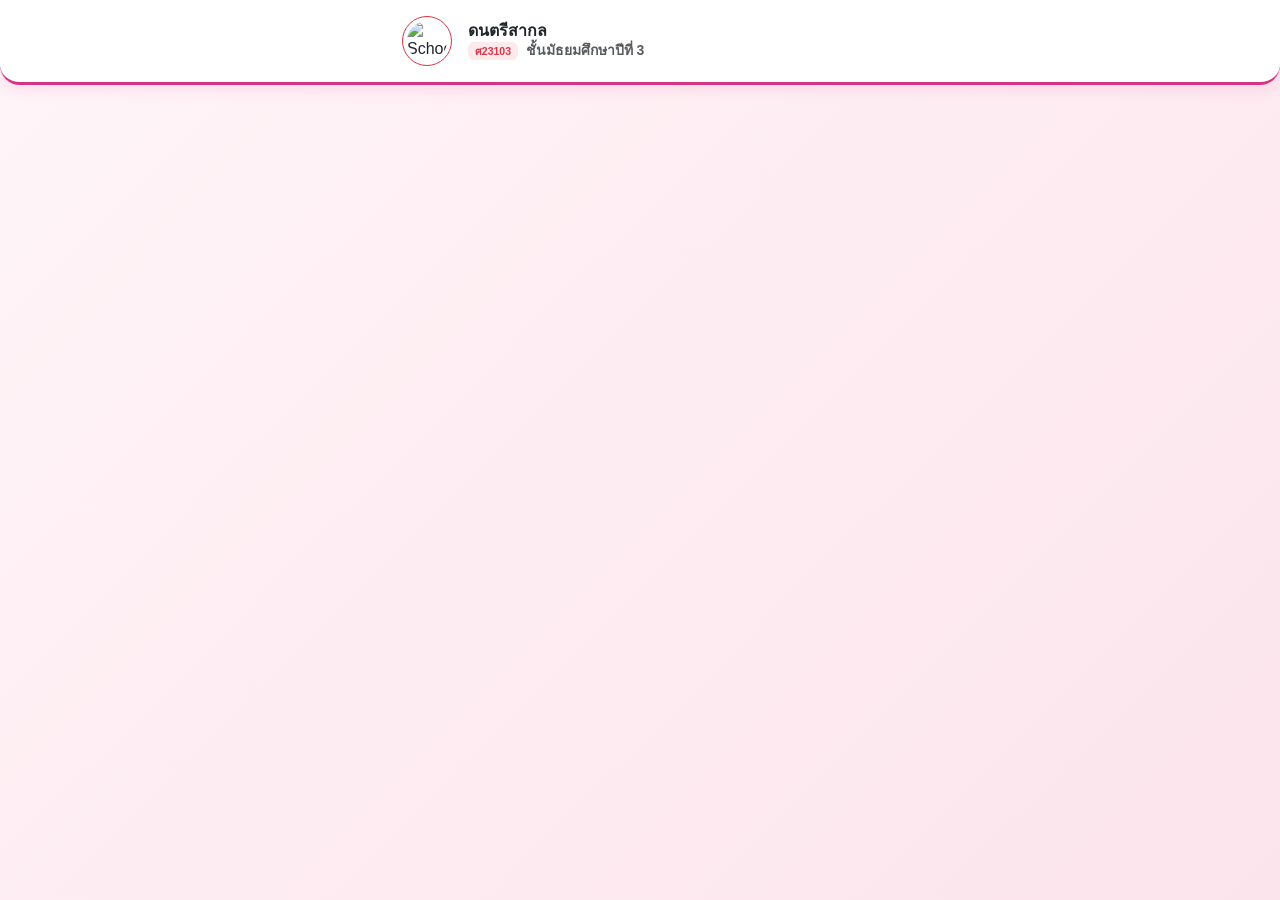
==== commit b7d3c97f: "copilot fix1" ====
--- a/node/public/index.html
+++ b/node/public/index.html
@@ -10,7 +10,7 @@
   <link href="https://cdnjs.cloudflare.com/ajax/libs/font-awesome/6.4.0/css/all.min.css" rel="stylesheet">
   
   <!-- Custom CSS กลาง -->
-  <link rel="stylesheet" href="css/main.css">
+  <link rel="stylesheet" href="css/main.css?v=20261102">
 
   <!-- JS External Libraries -->
   <script src="https://static.line-scdn.net/liff/edge/2/sdk.js"></script>
@@ -219,7 +219,6 @@
 
   <!-- JS Scripts -->
   <script src="https://cdn.jsdelivr.net/npm/bootstrap@5.3.0/dist/js/bootstrap.bundle.min.js"></script>
-  <script src="js/auth.js"></script>
-  <script src="js/index.js"></script>
+  <script src="js/index.js?v=20261102"></script>
 </body>
 </html>
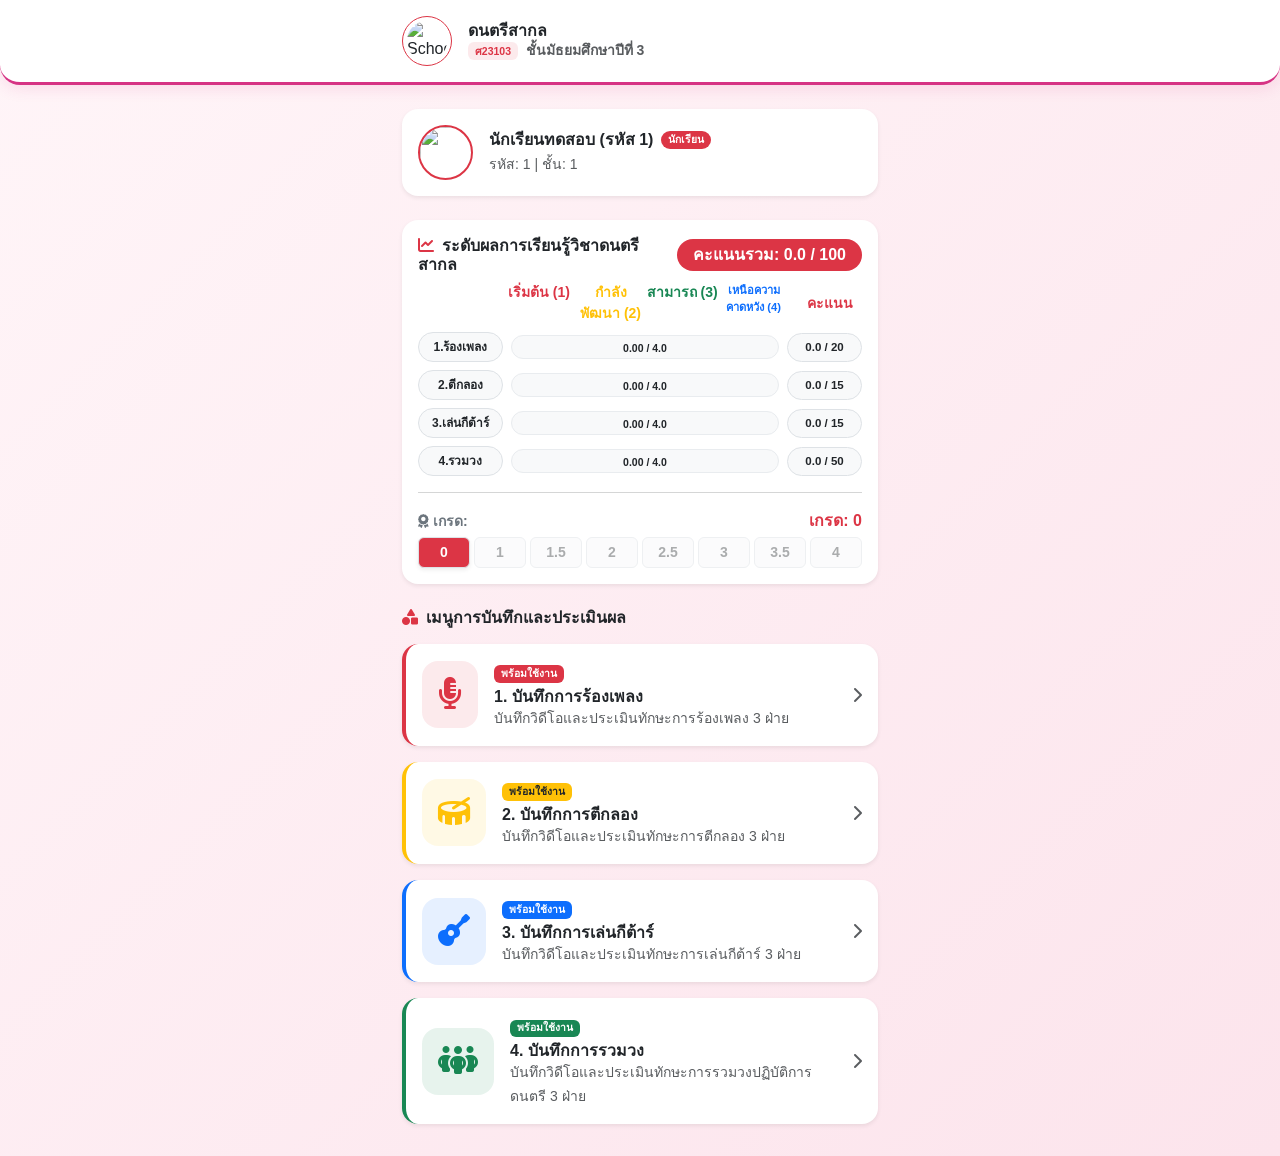
==== commit e1663815: "drum allow" ====
--- a/node/public/index.html
+++ b/node/public/index.html
@@ -163,22 +163,22 @@
         </div>
       </div>
 
-      <!-- 2. บันทึกการตีกลอง  onclick="openModule('ตีกลอง', 'drum')" style="cursor:pointer;" -->
-      <div class="col-12">
-        <div class="card card-custom p-3 bg-white border-start border-4 border-warning shadow-sm" onclick="Swal.fire('แจ้งเตือน', 'วิชานี้ยังไม่เปิดให้เข้าประเมินในขณะนี้', 'info')">
-          <div class="d-flex align-items-center">
-            <div class="p-3 bg-warning bg-opacity-10 text-warning rounded-4 me-3">
-              <i class="fa-solid fa-drum fa-2x"></i>
-            </div>
-            <div class="flex-grow-1">
-              <span class="badge bg-warning text-dark mb-1" style="font-size: 0.65rem;">พร้อมใช้งาน</span>
-              <h6 class="fw-bold text-dark mb-0">2. บันทึกการตีกลอง</h6>
-              <small class="text-muted">บันทึกวิดีโอและประเมินทักษะการตีกลอง 3 ฝ่าย</small>
-            </div>
-            <i class="fa-solid fa-chevron-right text-muted ms-2"></i>
-          </div>
-        </div>
-      </div>
+    <!-- 2. บันทึกการตีกลอง -->
+    <div class="col-12">
+      <div class="card card-custom p-3 bg-white border-start border-4 border-warning shadow-sm" onclick="openModule('ตีกลอง', 'drum')" style="cursor:pointer;">
+        <div class="d-flex align-items-center">
+          <div class="p-3 bg-warning bg-opacity-10 text-warning rounded-4 me-3">
+            <i class="fa-solid fa-drum fa-2x"></i>
+          </div>
+          <div class="flex-grow-1">
+            <span class="badge bg-warning text-dark mb-1" style="font-size: 0.65rem;">พร้อมใช้งาน</span>
+            <h6 class="fw-bold text-dark mb-0">2. บันทึกการตีกลอง</h6>
+            <small class="text-muted">บันทึกวิดีโอและประเมินทักษะการตีกลอง 3 ฝ่าย</small>
+          </div>
+          <i class="fa-solid fa-chevron-right text-muted ms-2"></i>
+        </div>
+      </div>
+    </div>
 
       <!-- 3. บันทึกการเล่นกีต้าร์ onclick="openModule('เล่นกีต้าร์', 'guitar')" style="cursor:pointer;" -->
       <div class="col-12">
